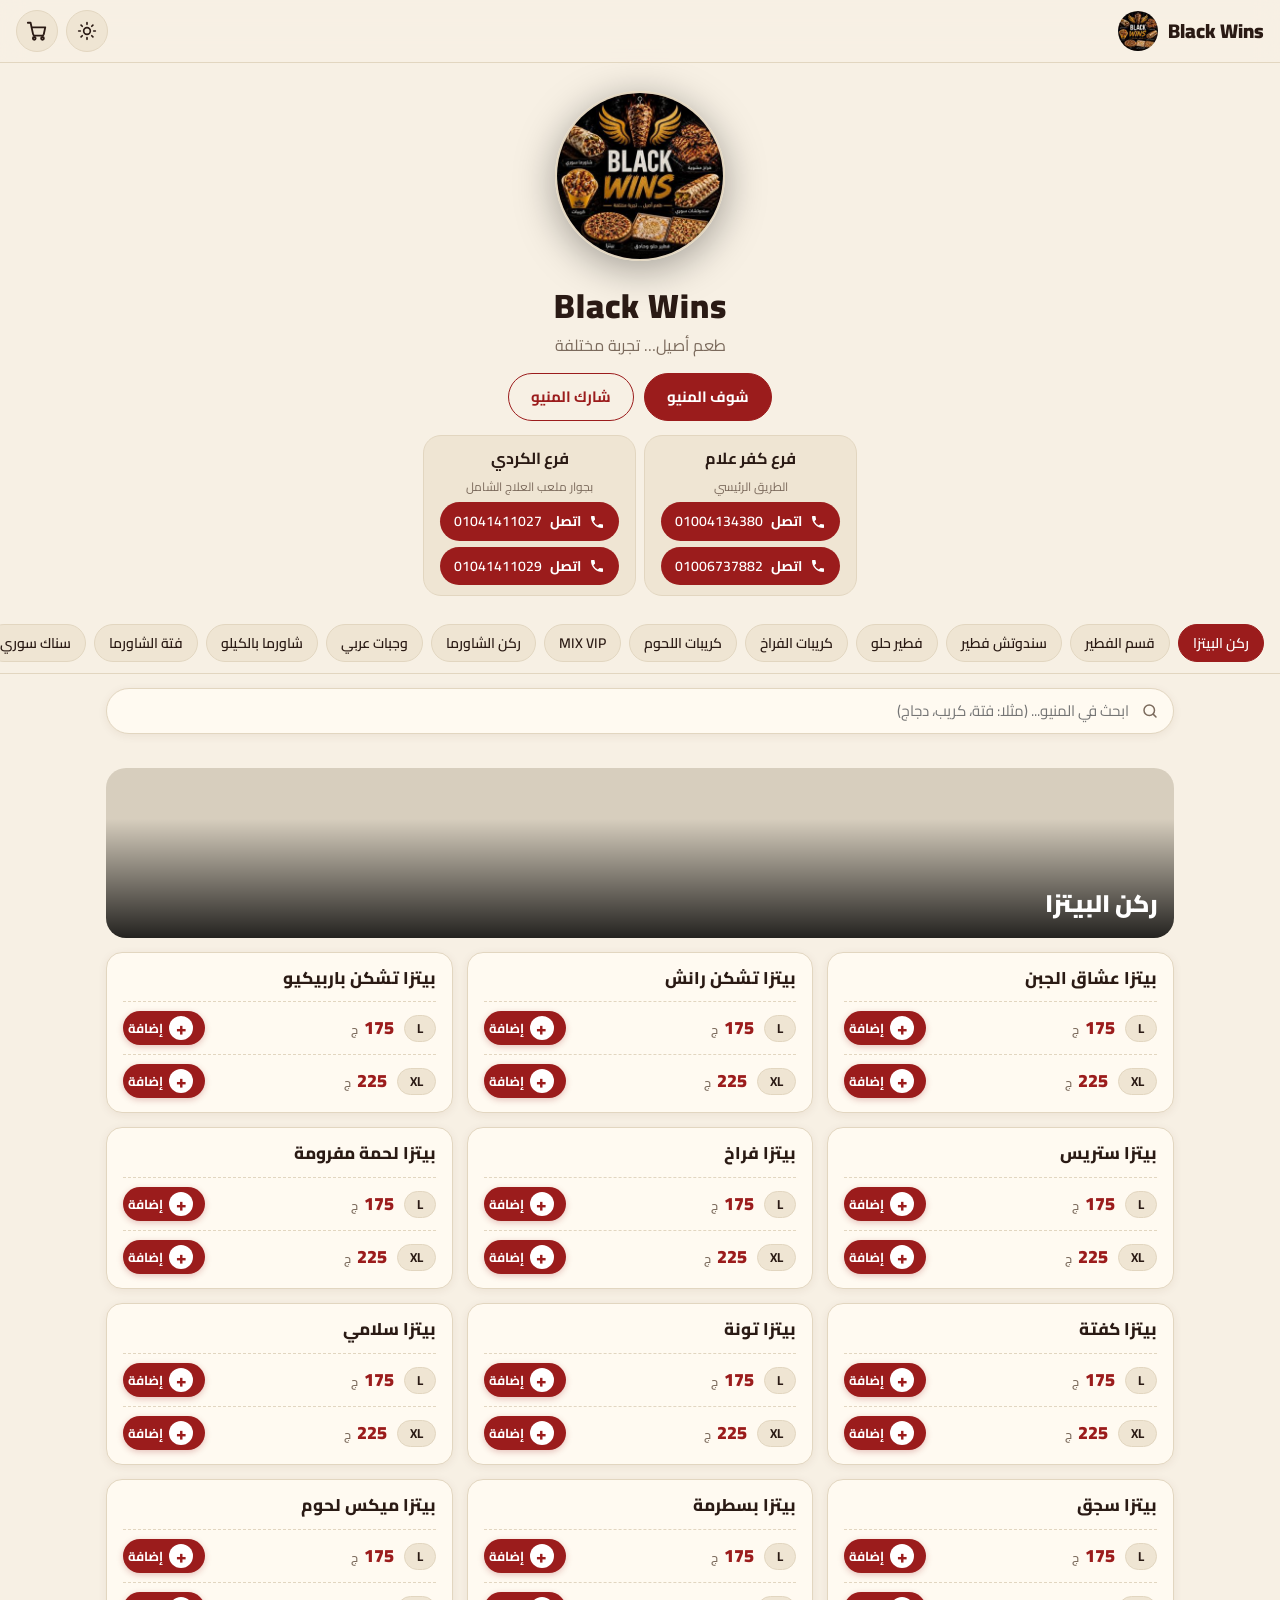
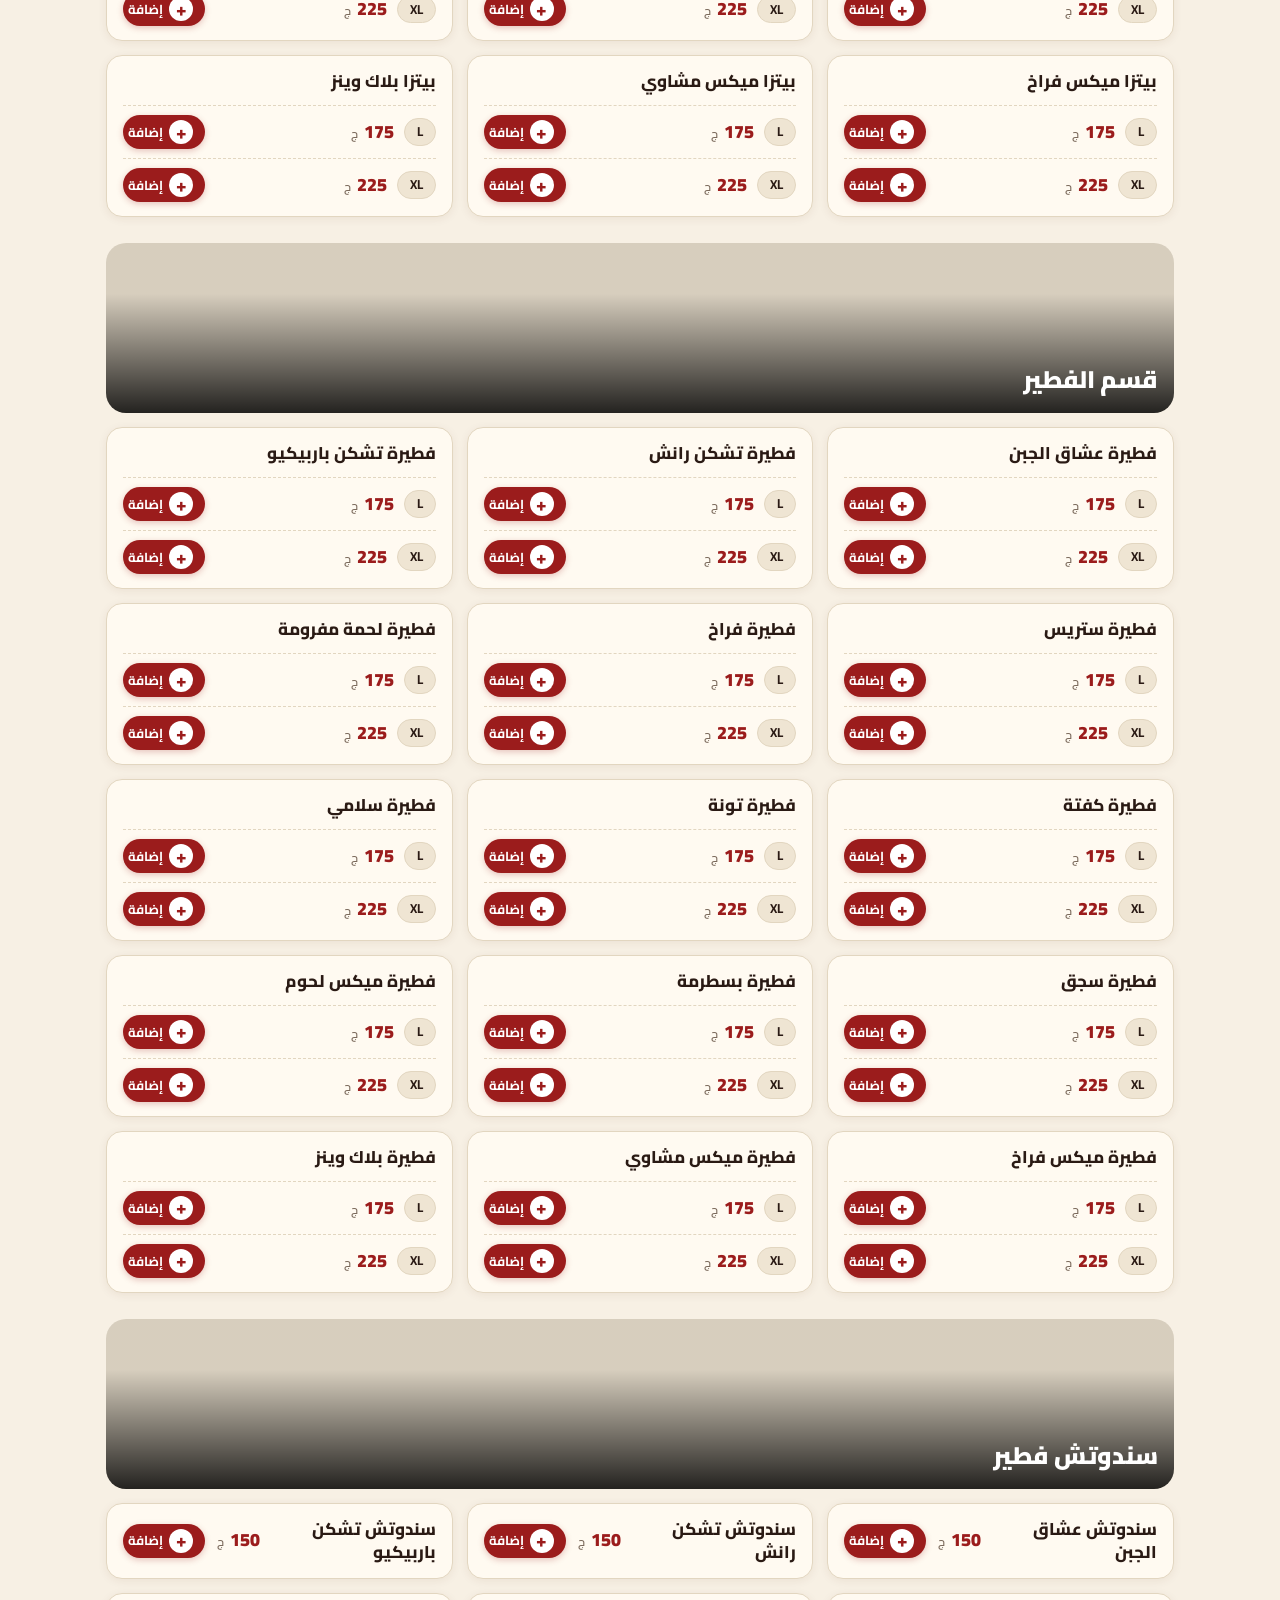
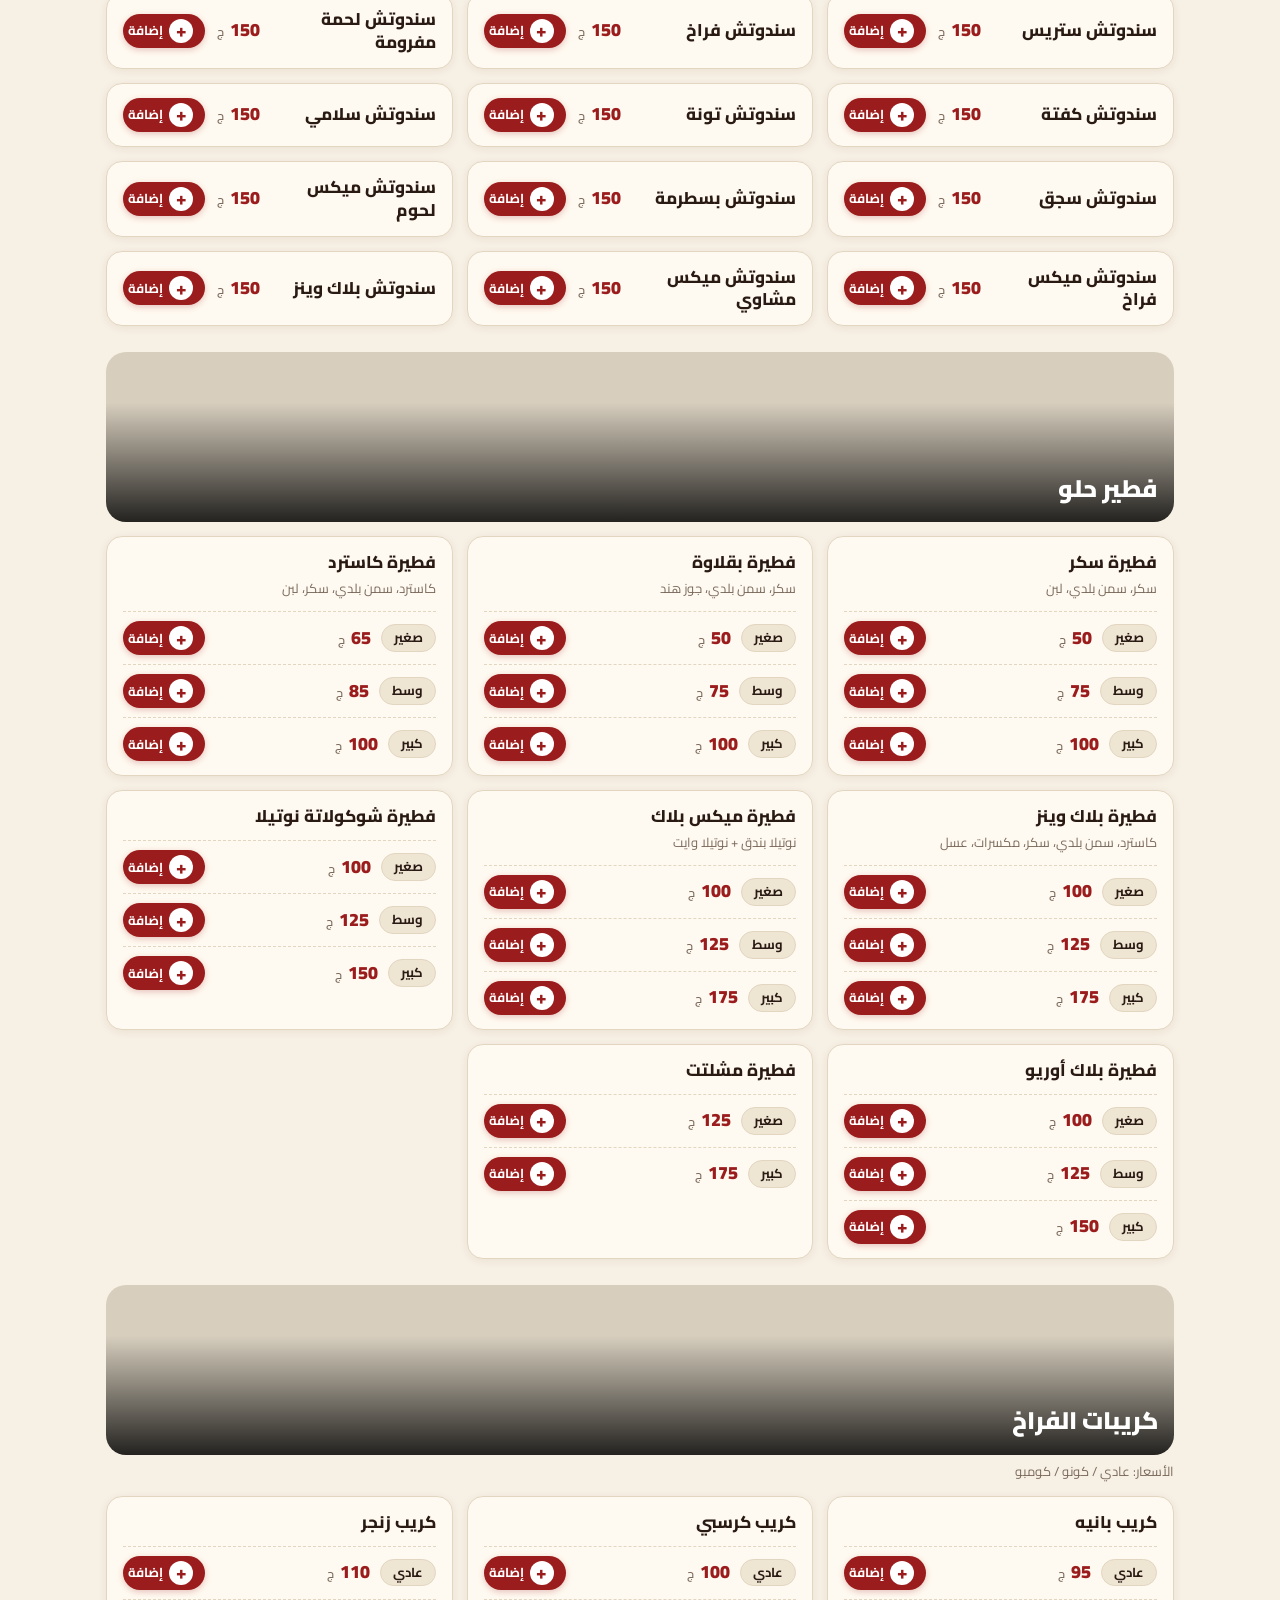
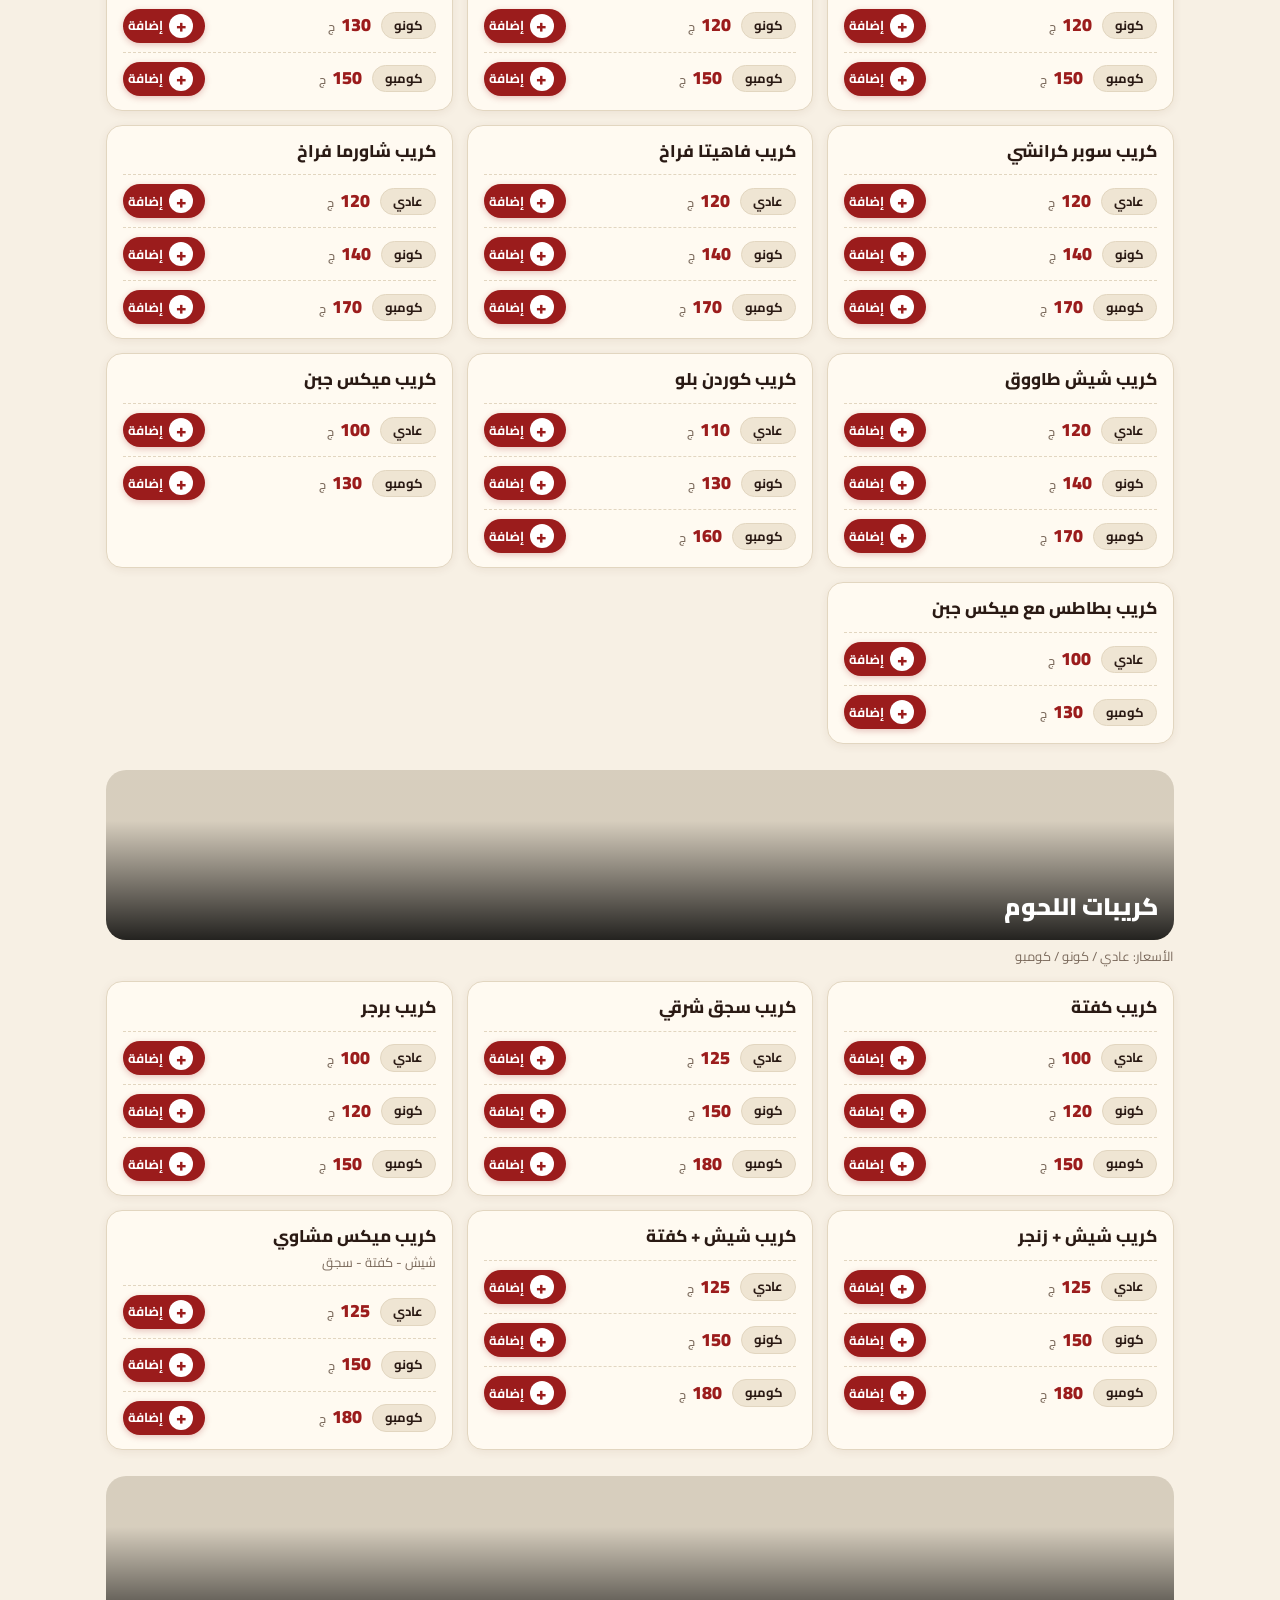
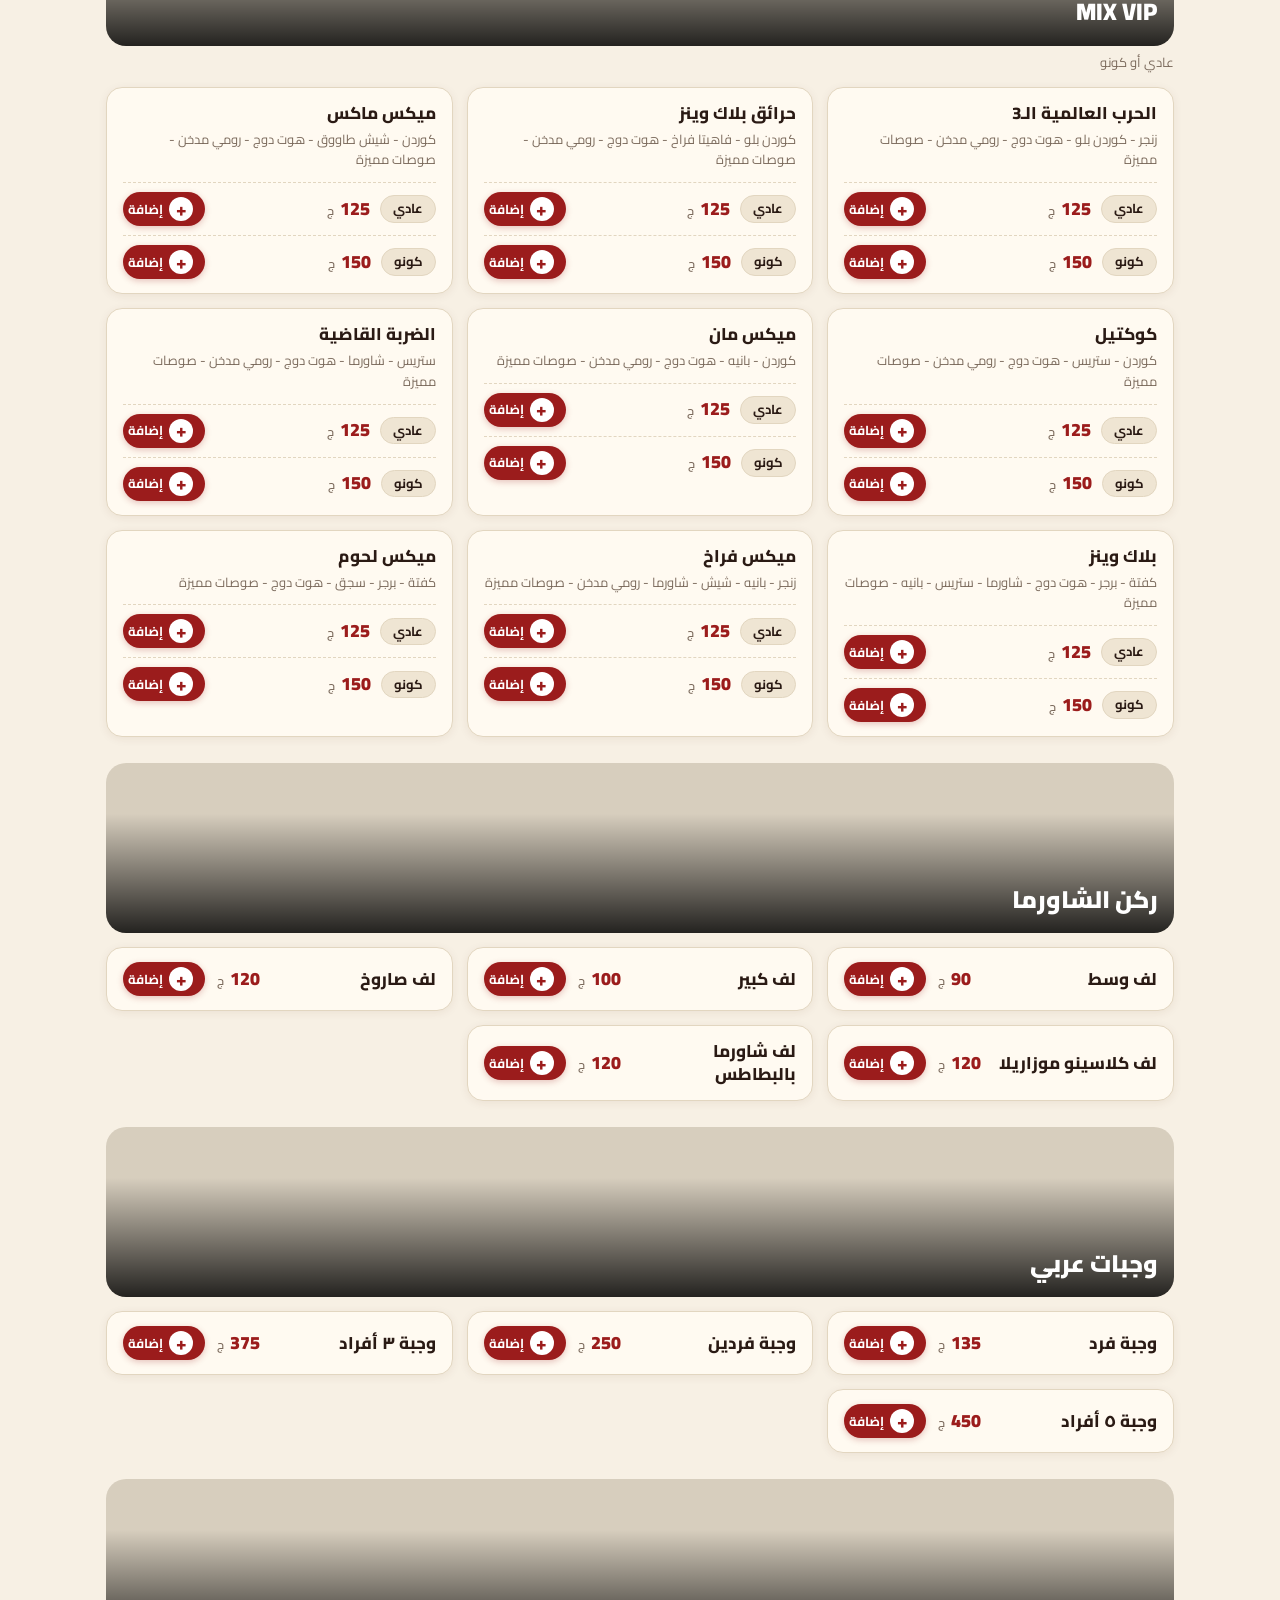
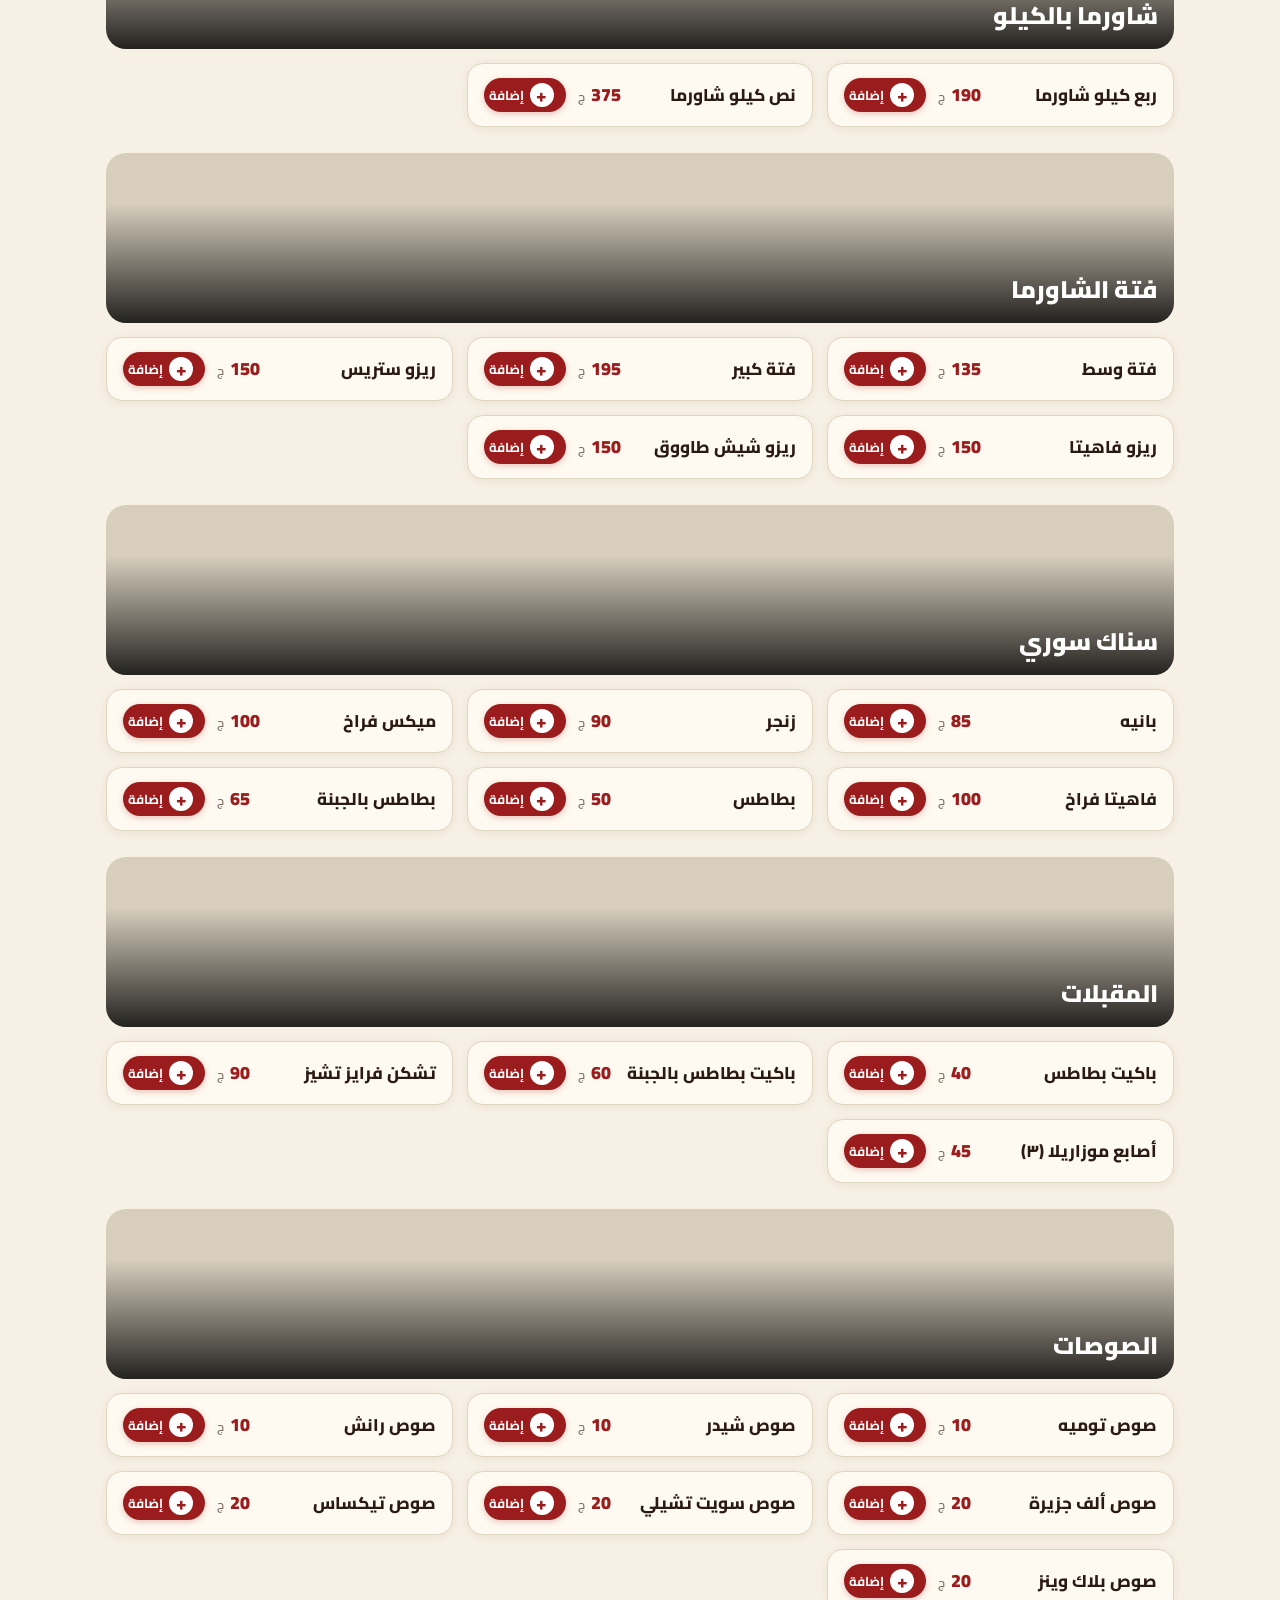
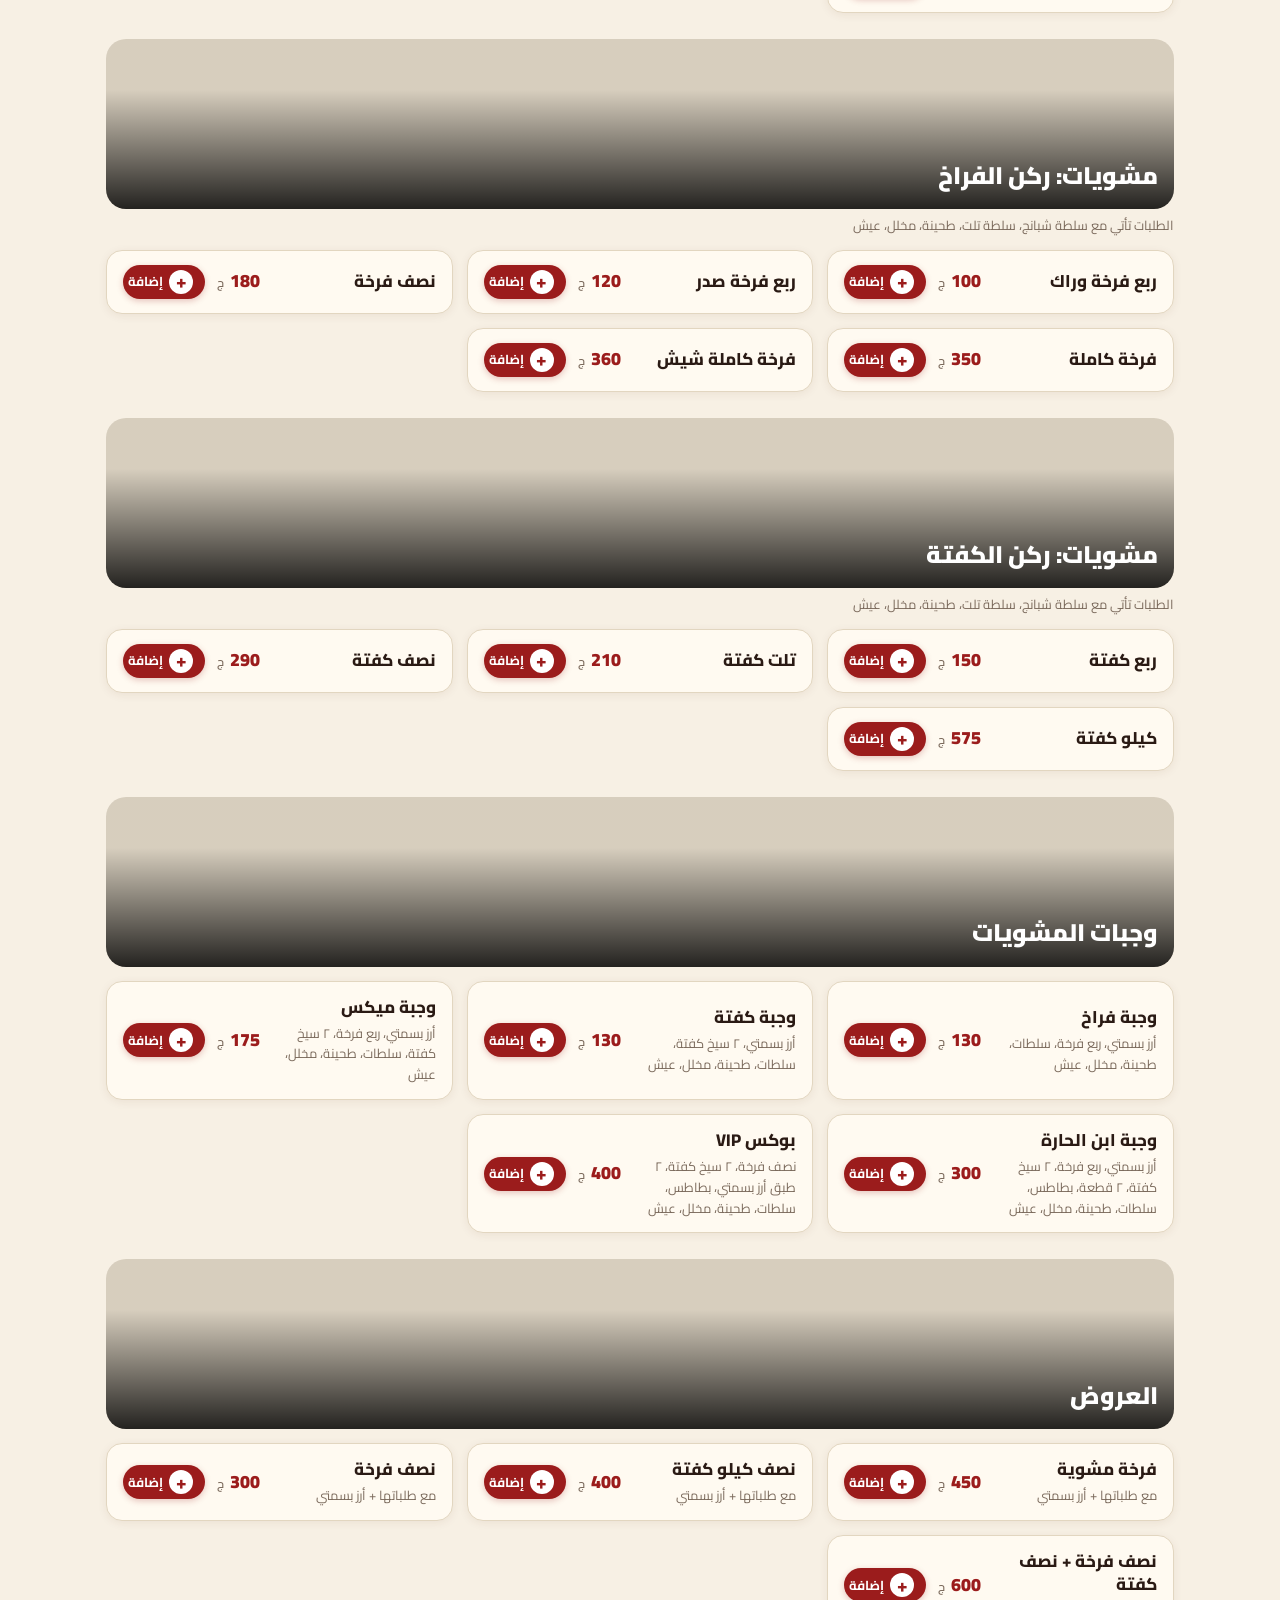
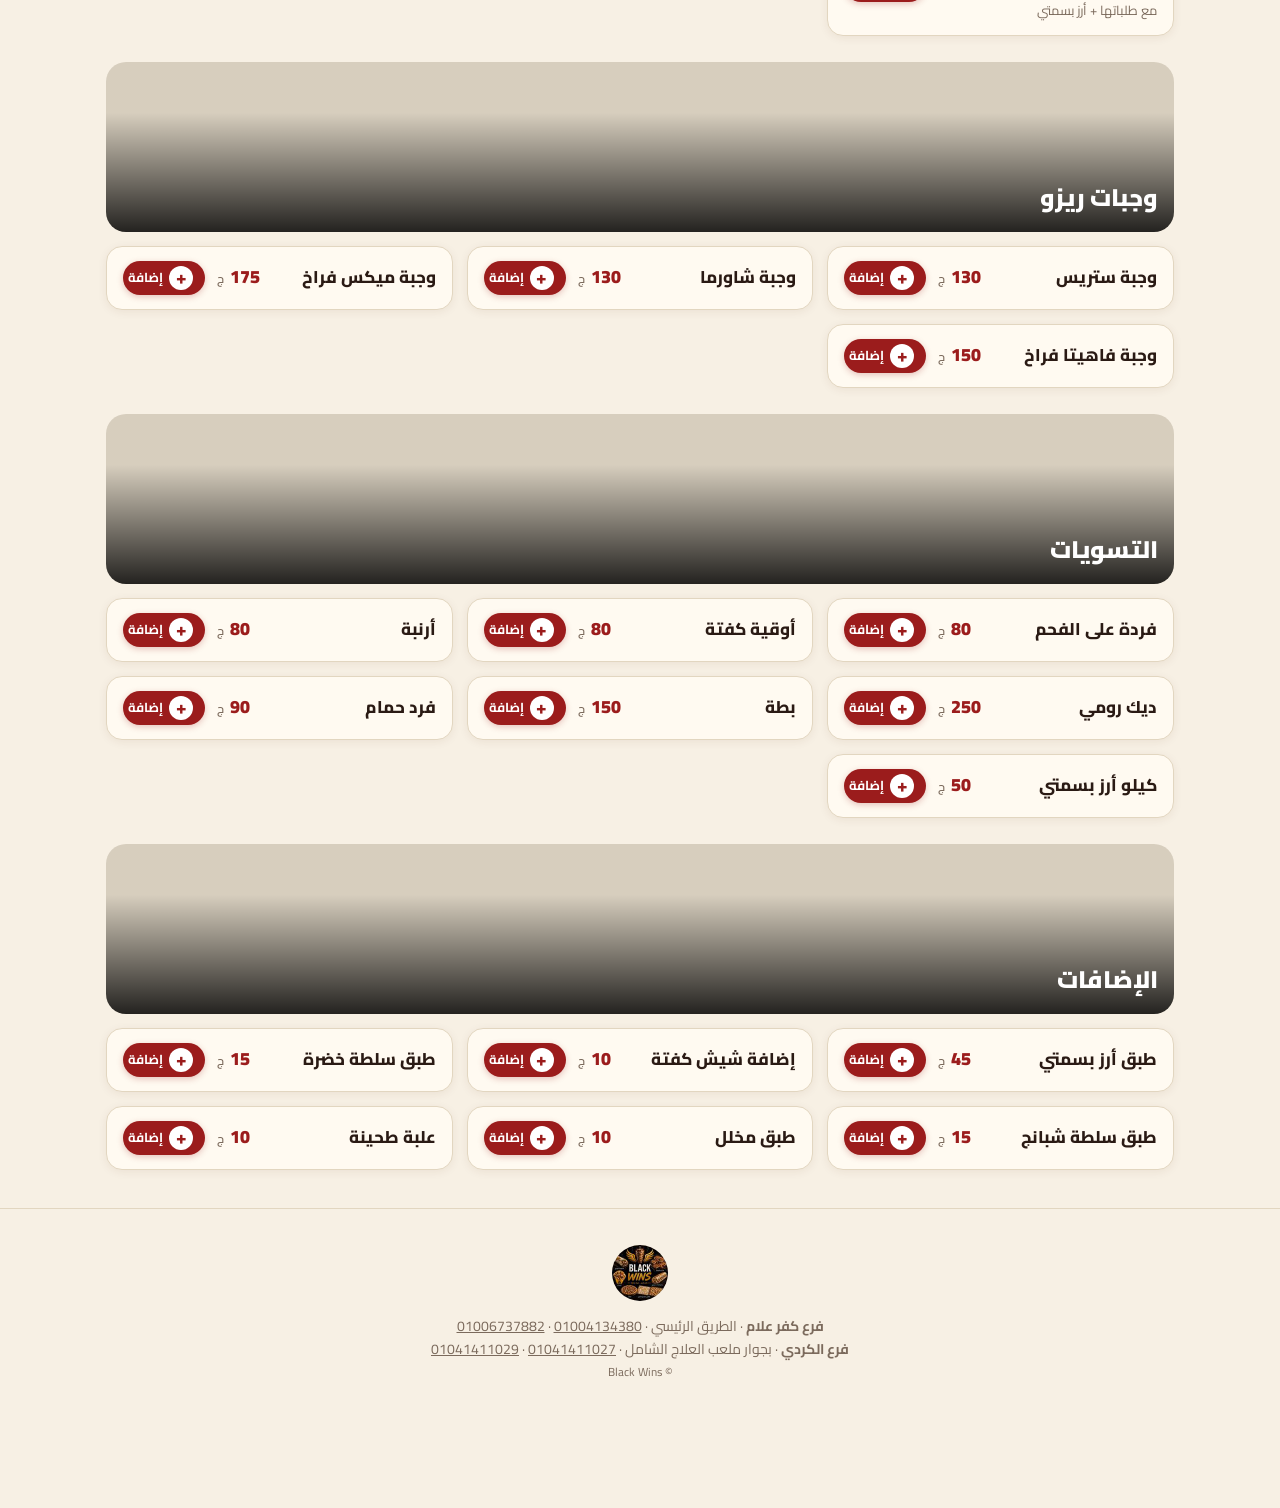
==== index.html @ 7f9f4eb9 "Add cart tools for managing shopping cart Added cart tools section to display cart actions." ====
<!doctype html>
<html lang="ar" dir="rtl" data-theme="light" data-accent="cream">
<head>
<meta charset="utf-8">
<meta name="viewport" content="width=device-width,initial-scale=1,viewport-fit=cover">
<title>Black Wins | منيو المطعم</title>
<meta name="description" content="منيو Black Wins: بيتزا، فطير، كريب، شاورما، مشويات. اطلب أونلاين عبر واتساب.">
<meta property="og:type" content="website">
<meta property="og:title" content="Black Wins | منيو الطلبات أونلاين">
<meta property="og:description" content="بيتزا، فطير، كريب، شاورما، مشويات. اطلب دلوقتي على واتساب.">
<meta property="og:url" content="https://0gemy.github.io/black-wins-menu/">
<meta property="og:image" content="https://images.unsplash.com/photo-1622880833523-7cf1c0bd4296?auto=format&fit=crop&w=1200&h=630&q=70">
<meta name="twitter:card" content="summary_large_image">
<link rel="icon" data-logo="sm" href="data:,">
<script src="logo.js"></script>
<link rel="preconnect" href="https://fonts.googleapis.com">
<link rel="preconnect" href="https://fonts.gstatic.com" crossorigin>
<link href="https://fonts.googleapis.com/css2?family=Cairo:wght@400;600;700;900&display=swap" rel="stylesheet">
<link rel="stylesheet" href="style.css">
</head>
<body>
<div id="preloader" aria-hidden="true">
  <img data-logo="big" alt="" class="pl-logo">
  <div class="pl-name">Black Wins</div>
  <div class="pl-bar"><span></span></div>
</div>

<header class="top">
  <div class="brand"><img data-logo="sm" alt="" width="40" height="40"><span>Black Wins</span></div>
  <div class="top-actions">
    <button id="themeBtn" class="icon-btn" aria-label="تغيير الثيم"><svg viewBox="0 0 24 24" width="20" height="20" fill="none" stroke="currentColor" stroke-width="2" stroke-linecap="round"><circle cx="12" cy="12" r="4"/><path d="M12 2v2M12 20v2M4.9 4.9l1.4 1.4M17.7 17.7l1.4 1.4M2 12h2M20 12h2M4.9 19.1l1.4-1.4M17.7 6.3l1.4-1.4"/></svg></button>
    <button id="cartBtn" class="icon-btn" aria-label="السلة"><svg viewBox="0 0 24 24" width="22" height="22" fill="none" stroke="currentColor" stroke-width="2" stroke-linecap="round" stroke-linejoin="round"><circle cx="9" cy="20" r="1.5"/><circle cx="18" cy="20" r="1.5"/><path d="M2 3h3l2.7 12.4a2 2 0 0 0 2 1.6h7.7a2 2 0 0 0 2-1.5L21 8H6"/></svg><b id="cartBadge" class="badge" hidden>0</b></button>
  </div>
</header>

<section class="hero">
  <img data-logo="big" alt="Black Wins" class="hero-logo">
  <h1>Black Wins</h1>
  <p>طعم أصيل… تجربة مختلفة</p>
  <div class="hero-cta"><a class="btn-main" href="#pizza" id="heroMenu">شوف المنيو</a><button type="button" class="btn-ghost" id="shareBtn">شارك المنيو</button></div>
  <div class="hero-branches">
    <div class="hb"><b>فرع كفر علام</b><small>الطريق الرئيسي</small>
      <div class="calls"><a href="tel:01004134380"><svg viewBox="0 0 24 24" width="16" height="16" fill="currentColor"><path d="M6.6 10.8a15 15 0 0 0 6.6 6.6l2.2-2.2a1 1 0 0 1 1-.25 11 11 0 0 0 3.6.6 1 1 0 0 1 1 1V20a1 1 0 0 1-1 1A17 17 0 0 1 3 4a1 1 0 0 1 1-1h3.5a1 1 0 0 1 1 1c0 1.25.2 2.45.6 3.6a1 1 0 0 1-.25 1z"/></svg>اتصل <span>01004134380</span></a><a href="tel:01006737882"><svg viewBox="0 0 24 24" width="16" height="16" fill="currentColor"><path d="M6.6 10.8a15 15 0 0 0 6.6 6.6l2.2-2.2a1 1 0 0 1 1-.25 11 11 0 0 0 3.6.6 1 1 0 0 1 1 1V20a1 1 0 0 1-1 1A17 17 0 0 1 3 4a1 1 0 0 1 1-1h3.5a1 1 0 0 1 1 1c0 1.25.2 2.45.6 3.6a1 1 0 0 1-.25 1z"/></svg>اتصل <span>01006737882</span></a></div></div>
    <div class="hb"><b>فرع الكردي</b><small>بجوار ملعب العلاج الشامل</small>
      <div class="calls"><a href="tel:01041411027"><svg viewBox="0 0 24 24" width="16" height="16" fill="currentColor"><path d="M6.6 10.8a15 15 0 0 0 6.6 6.6l2.2-2.2a1 1 0 0 1 1-.25 11 11 0 0 0 3.6.6 1 1 0 0 1 1 1V20a1 1 0 0 1-1 1A17 17 0 0 1 3 4a1 1 0 0 1 1-1h3.5a1 1 0 0 1 1 1c0 1.25.2 2.45.6 3.6a1 1 0 0 1-.25 1z"/></svg>اتصل <span>01041411027</span></a><a href="tel:01041411029"><svg viewBox="0 0 24 24" width="16" height="16" fill="currentColor"><path d="M6.6 10.8a15 15 0 0 0 6.6 6.6l2.2-2.2a1 1 0 0 1 1-.25 11 11 0 0 0 3.6.6 1 1 0 0 1 1 1V20a1 1 0 0 1-1 1A17 17 0 0 1 3 4a1 1 0 0 1 1-1h3.5a1 1 0 0 1 1 1c0 1.25.2 2.45.6 3.6a1 1 0 0 1-.25 1z"/></svg>اتصل <span>01041411029</span></a></div></div>
  </div>
</section>

<nav id="catnav" aria-label="الأقسام"><div class="cats" id="cats"></div></nav>

<div class="searchbar"><div class="sbox"><svg viewBox="0 0 24 24" width="18" height="18" fill="none" stroke="currentColor" stroke-width="2" stroke-linecap="round"><circle cx="11" cy="11" r="7"/><path d="M20 20l-3.5-3.5"/></svg><input id="q" type="search" inputmode="search" autocomplete="off" placeholder="ابحث في المنيو... (مثلا: فتة، كريب، دجاج)" aria-label="بحث"><button id="qClear" type="button" aria-label="مسح" hidden>×</button></div></div>
<div id="noRes" class="nores" hidden><b>مفيش نتيجة</b><span>جرّب كلمة تانية أو اختار قسم من الشريط اللي فوق.</span></div>
<main id="menu"></main>

<footer>
  <img data-logo="sm" alt="" width="56" height="56">
  <p><b>فرع كفر علام</b> · الطريق الرئيسي · <a href="tel:01004134380">01004134380</a> · <a href="tel:01006737882">01006737882</a></p>
  <p><b>فرع الكردي</b> · بجوار ملعب العلاج الشامل · <a href="tel:01041411027">01041411027</a> · <a href="tel:01041411029">01041411029</a></p>
  <small>© Black Wins</small>
</footer>

<button id="fab" class="fab" hidden aria-label="فتح السلة">
  <svg viewBox="0 0 24 24" width="22" height="22" fill="none" stroke="currentColor" stroke-width="2" stroke-linecap="round" stroke-linejoin="round"><circle cx="9" cy="20" r="1.5"/><circle cx="18" cy="20" r="1.5"/><path d="M2 3h3l2.7 12.4a2 2 0 0 0 2 1.6h7.7a2 2 0 0 0 2-1.5L21 8H6"/></svg>
  <span>عرض السلة</span><b id="fabCount">0</b><em id="fabTotal">0 ج</em>
</button>

<div id="shareModal" class="smodal" hidden><div class="sbox2"><button type="button" id="shareClose" class="icon-btn" aria-label="إغلاق">✕</button>
<h2>شارك المنيو</h2><div class="qr"><svg xmlns="http://www.w3.org/2000/svg" viewBox="0 0 33 33" class="segno"><path fill="#fff" d="M0 0h33v33h-33z"/><path class="qrline" stroke="#7a1018" d="M2 2.5h7m1 0h3m2 0h2m3 0h1m3 0h7m-29 1h1m5 0h1m1 0h2m3 0h1m2 0h2m1 0h1m2 0h1m5 0h1m-29 1h1m1 0h3m1 0h1m1 0h4m1 0h3m3 0h1m2 0h1m1 0h3m1 0h1m-29 1h1m1 0h3m1 0h1m2 0h1m1 0h1m1 0h1m1 0h6m1 0h1m1 0h3m1 0h1m-29 1h1m1 0h3m1 0h1m1 0h2m1 0h1m1 0h2m1 0h1m1 0h2m2 0h1m1 0h3m1 0h1m-29 1h1m5 0h1m2 0h3m1 0h2m7 0h1m5 0h1m-29 1h7m1 0h1m1 0h1m1 0h1m1 0h1m1 0h1m1 0h1m1 0h1m1 0h7m-20 1h3m1 0h2m1 0h1m-17 1h1m2 0h7m1 0h2m1 0h1m1 0h2m3 0h1m2 0h1m1 0h3m-26 1h2m3 0h2m5 0h2m1 0h4m1 0h2m1 0h2m-28 1h2m4 0h1m3 0h1m4 0h2m1 0h1m1 0h3m1 0h1m1 0h1m-27 1h2m1 0h1m3 0h2m3 0h1m1 0h6m1 0h2m2 0h1m2 0h1m-29 1h2m1 0h1m1 0h2m3 0h1m3 0h2m3 0h5m4 0h1m-29 1h1m6 0h6m1 0h5m3 0h7m-28 1h2m1 0h3m4 0h1m2 0h3m2 0h2m2 0h2m1 0h1m1 0h1m-29 1h6m1 0h1m2 0h2m3 0h1m2 0h1m4 0h2m1 0h1m1 0h1m-26 1h1m2 0h2m1 0h4m1 0h1m8 0h1m1 0h1m-26 1h4m1 0h1m1 0h1m4 0h1m2 0h1m1 0h4m3 0h1m1 0h2m-28 1h2m1 0h1m2 0h1m3 0h1m2 0h3m1 0h4m1 0h1m2 0h1m2 0h1m-29 1h2m7 0h2m2 0h2m4 0h8m-27 1h3m1 0h3m1 0h3m1 0h2m2 0h2m2 0h8m-20 1h1m2 0h1m1 0h3m2 0h1m1 0h1m3 0h2m-26 1h7m1 0h2m1 0h1m1 0h1m1 0h2m1 0h3m1 0h1m1 0h2m-26 1h1m5 0h1m1 0h1m1 0h1m1 0h2m1 0h1m1 0h1m1 0h2m3 0h1m3 0h1m-29 1h1m1 0h3m1 0h1m1 0h2m2 0h2m1 0h1m3 0h7m1 0h1m-28 1h1m1 0h3m1 0h1m1 0h2m1 0h1m1 0h9m6 0h1m-29 1h1m1 0h3m1 0h1m2 0h2m3 0h2m1 0h2m2 0h1m1 0h2m1 0h3m-29 1h1m5 0h1m3 0h3m6 0h1m4 0h1m1 0h1m1 0h1m-29 1h7m1 0h3m1 0h1m5 0h3m2 0h3"/></svg></div><p class="qrl">امسح الكود أو ابعت اللينك</p>
<div class="sact"><button type="button" id="copyLink" class="btn-main">نسخ اللينك</button><a id="waShare" class="btn-ghost" target="_blank" rel="noopener" href="https://wa.me/?text=https://0gemy.github.io/black-wins-menu/">مشاركة على واتساب</a></div></div></div>
<div id="confirmModal" class="smodal" hidden><div class="sbox2"><h2>مسح السلة؟</h2><p class="qrl">هتتمسح كل الأصناف من السلة.</p><div class="sact"><button type="button" id="confirmYes" class="btn-main">أيوه، امسح</button><button type="button" id="confirmNo" class="btn-ghost">لأ، ارجع</button></div></div></div>
<div id="overlay" hidden></div>
<aside id="drawer" aria-hidden="true">
  <div class="d-head"><h2>سلة المشتريات</h2><button id="closeDrawer" class="icon-btn" aria-label="إغلاق">✕</button></div>
  <div class="d-body">
    <div id="cartEmpty" class="empty">السلة فاضية. اختار من المنيو.</div>
    <div id="cartTools" class="ctools" hidden><span id="cartCount"></span><button type="button" id="clearBtn" class="clear-btn">مسح السلة</button></div>
    <ul id="cartList"></ul>
    <div id="checkout">
      <h3>الفرع</h3>
      <div class="seg" id="branchSeg">
        <label><input type="radio" name="branch" value="kurdi"><span>الكردي<small class="bn">01041411027</small></span></label>
        <label><input type="radio" name="branch" value="kafr"><span>كفر علام<small class="bn">01004134380</small></span></label>
      </div>
      <h3>طريقة الاستلام</h3>
      <div class="seg" id="methodSeg">
        <label><input type="radio" name="method" value="delivery"><span>توصيل</span></label>
        <label><input type="radio" name="method" value="pickup"><span>استلام من الفرع</span></label>
      </div>
      <div class="field"><label for="fName">الاسم</label><input id="fName" autocomplete="name"></div>
      <div class="field" id="fPhoneWrap"><label for="fPhone">رقم الموبايل</label><input id="fPhone" inputmode="tel" autocomplete="tel" placeholder="01xxxxxxxxx"></div>
      <div class="field" id="fAddrWrap"><label for="fAddr">العنوان</label><textarea id="fAddr" rows="2" autocomplete="street-address"></textarea></div>
      <div class="field"><label for="fNotes">ملاحظات (اختياري)</label><textarea id="fNotes" rows="2"></textarea></div>
      <p id="err" class="err" hidden></p>
    </div>
  </div>
  <div class="d-foot">
    <div class="total"><span>الإجمالي</span><b id="total">0 ج</b></div>
    <button id="sendBtn" class="send">إرسال الطلب على واتساب</button>
  </div>
</aside>
<div id="toast" role="status"></div>
<script src="data.js"></script>
<script src="app.js"></script>
</body>
</html>
---- style.css ----
:root{--r:16px;--font:'Cairo',system-ui,-apple-system,'Segoe UI',Tahoma,sans-serif}
[data-theme=dark]{--bg:#0b0b0b;--bg2:#151515;--card:#171717;--line:#2a2a2a;--fg:#f5f5f5;--mut:#9a9a9a}
[data-theme=light]{--bg:#fafafa;--bg2:#f0f0f0;--card:#fff;--line:#e3e3e3;--fg:#111;--mut:#6b6b6b}
/* accent: white/black now. Switch to gold by setting data-accent="gold" on <html> */
[data-accent=white][data-theme=dark]{--ac:#fff;--ac-fg:#000}
[data-accent=white][data-theme=light]{--ac:#000;--ac-fg:#fff}
[data-accent=gold]{--ac:#d4a63a;--ac-fg:#111}
[hidden]{display:none!important}
*{box-sizing:border-box;margin:0;-webkit-tap-highlight-color:transparent}
html{scroll-behavior:auto;scroll-padding-top:122px}
body{font-family:var(--font);background:var(--bg);color:var(--fg);line-height:1.6;transition:background .3s,color .3s;padding-bottom:90px}
button,input,textarea{font:inherit;color:inherit}
button{cursor:pointer;border:0;background:none}
a{color:inherit}
body.lock{overflow:hidden}

#preloader{position:fixed;inset:0;z-index:100;background:#000;color:#fff;display:flex;flex-direction:column;align-items:center;justify-content:center;gap:14px;transition:opacity .5s,visibility .5s}
#preloader.done{opacity:0;visibility:hidden}
.pl-logo{width:120px;height:120px;border-radius:50%;animation:pulse 1.4s ease-in-out infinite}
.pl-name{font-size:30px;font-weight:900;letter-spacing:3px;direction:ltr}
.pl-bar{width:140px;height:3px;background:#333;border-radius:3px;overflow:hidden}
.pl-bar span{display:block;height:100%;width:40%;background:#fff;border-radius:3px;animation:slide 1.1s ease-in-out infinite}
@keyframes pulse{50%{transform:scale(1.07)}}
@keyframes slide{0%{transform:translateX(250%)}100%{transform:translateX(-120%)}}

.top{position:sticky;top:0;z-index:30;display:flex;justify-content:space-between;align-items:center;padding:10px 16px;background:color-mix(in srgb,var(--bg) 88%,transparent);backdrop-filter:blur(12px);border-bottom:1px solid var(--line)}
.brand{display:flex;align-items:center;gap:10px;font-weight:900;font-size:20px;direction:ltr}
.brand img{border-radius:50%}
.top-actions{display:flex;gap:8px}
.icon-btn{position:relative;width:42px;height:42px;border-radius:50%;display:grid;place-items:center;background:var(--bg2);border:1px solid var(--line);transition:transform .15s}
.icon-btn:active{transform:scale(.92)}
.badge{position:absolute;top:-4px;inset-inline-start:-4px;min-width:20px;height:20px;border-radius:10px;background:var(--ac);color:var(--ac-fg);font-size:12px;display:grid;place-items:center;padding:0 5px}

.hero{text-align:center;padding:28px 16px 18px;animation:fade .8s both}
.hero-logo{width:150px;height:150px;border-radius:50%;box-shadow:0 8px 40px rgba(0,0,0,.35);border:2px solid var(--line)}
.hero h1{font-size:34px;font-weight:900;margin-top:10px;direction:ltr;letter-spacing:1px}
.hero p{color:var(--mut)}
.hero-branches{display:flex;flex-wrap:wrap;gap:8px;justify-content:center;margin-top:14px}
.hero-branches a{text-decoration:none;font-size:14px;padding:8px 14px;border:1px solid var(--line);border-radius:99px;background:var(--bg2)}

#catnav{position:sticky;top:63px;z-index:20;background:color-mix(in srgb,var(--bg) 92%,transparent);backdrop-filter:blur(12px);border-bottom:1px solid var(--line)}
.cats{display:flex;gap:8px;overflow-x:auto;padding:10px 16px;scrollbar-width:none}
.cats::-webkit-scrollbar{display:none}
.cats a{flex:none;text-decoration:none;padding:7px 14px;border-radius:99px;border:1px solid var(--line);background:var(--bg2);font-size:14px;font-weight:600;white-space:nowrap;transition:.2s}
.cats a.on{background:var(--ac);color:var(--ac-fg);border-color:var(--ac)}

main{max-width:1100px;margin:0 auto;padding:8px 16px}
.sec{padding-top:26px}
.sec h2{font-size:24px;font-weight:900;display:flex;align-items:center;gap:10px}
.sec h2:after{content:"";flex:1;height:1px;background:var(--line)}
.sec .note{color:var(--mut);font-size:13px;margin-top:2px}
.grid{display:grid;grid-template-columns:repeat(auto-fill,minmax(310px,1fr));gap:12px;margin-top:14px}
.card{background:var(--card);border:1px solid var(--line);border-radius:var(--r);padding:14px;opacity:0;transform:translateY(14px);transition:opacity .5s,transform .5s,border-color .2s}
.card.in{opacity:1;transform:none}
.card:hover{border-color:var(--mut)}
.card h3{font-size:16px;font-weight:700}
.card .d{color:var(--mut);font-size:13px;margin-top:2px}
.vars{margin-top:10px;display:flex;flex-direction:column;gap:8px}
.var{display:flex;align-items:center;gap:10px;justify-content:space-between}
.var .lbl{font-size:14px;color:var(--mut);min-width:46px}
.var .pr{font-weight:900;font-size:17px;margin-inline-end:auto}
.var .pr small{font-weight:600;font-size:12px;color:var(--mut)}
.add{background:var(--ac);color:var(--ac-fg);font-weight:700;border-radius:99px;padding:6px 18px;font-size:14px;transition:transform .15s}
.add:active{transform:scale(.93)}
.step{display:flex;align-items:center;gap:2px;background:var(--bg2);border:1px solid var(--line);border-radius:99px;padding:2px}
.step button{width:30px;height:30px;border-radius:50%;font-size:18px;font-weight:700;background:var(--ac);color:var(--ac-fg)}
.step b{min-width:28px;text-align:center}

footer{text-align:center;padding:36px 16px;color:var(--mut);font-size:14px;border-top:1px solid var(--line);margin-top:30px}
footer img{border-radius:50%;margin-bottom:8px}

.fab{position:fixed;z-index:40;bottom:calc(16px + env(safe-area-inset-bottom));inset-inline:16px;max-width:420px;margin-inline:auto;display:flex;align-items:center;gap:10px;justify-content:center;background:var(--ac);color:var(--ac-fg);padding:14px 18px;border-radius:99px;font-weight:700;box-shadow:0 10px 30px rgba(0,0,0,.4);animation:pop .4s cubic-bezier(.2,1.4,.4,1) both}
.fab b{background:var(--ac-fg);color:var(--ac);border-radius:99px;min-width:26px;height:26px;display:grid;place-items:center;font-size:14px;padding:0 6px}
.fab em{font-style:normal;margin-inline-start:auto}
.fab.bump{animation:bump .3s}
@keyframes pop{from{transform:translateY(80px) scale(.8);opacity:0}}
@keyframes bump{50%{transform:scale(1.05)}}
@keyframes fade{from{opacity:0;transform:translateY(10px)}}

#overlay{position:fixed;inset:0;background:rgba(0,0,0,.6);z-index:50;animation:fade .2s}
#drawer{position:fixed;z-index:60;background:var(--bg);display:flex;flex-direction:column;inset-inline:0;bottom:0;max-height:92vh;border-radius:22px 22px 0 0;border:1px solid var(--line);transform:translateY(105%);transition:transform .35s cubic-bezier(.2,.9,.3,1);max-width:520px;margin-inline:auto}
#drawer.open{transform:none}
.d-head{display:flex;justify-content:space-between;align-items:center;padding:14px 18px;border-bottom:1px solid var(--line)}
.d-head h2{font-size:20px;font-weight:900}
.d-body{overflow-y:auto;padding:12px 18px;flex:1}
.empty{text-align:center;color:var(--mut);padding:30px 0}
#cartList{list-style:none;padding:0;display:flex;flex-direction:column;gap:10px}
#cartList li{display:flex;align-items:center;gap:10px;padding-bottom:10px;border-bottom:1px solid var(--line)}
#cartList .nm{flex:1;font-size:15px;font-weight:600}
#cartList .nm small{display:block;color:var(--mut);font-weight:400}
#cartList .lp{font-weight:700;min-width:64px;text-align:end}
#checkout h3{font-size:14px;color:var(--mut);margin:16px 0 8px;font-weight:600}
.seg{display:grid;grid-template-columns:1fr 1fr;gap:8px}
.seg input{position:absolute;opacity:0;pointer-events:none}
.seg span{display:block;text-align:center;padding:10px;border-radius:12px;border:1px solid var(--line);background:var(--bg2);font-weight:600;transition:.2s}
.seg input:checked+span{background:var(--ac);color:var(--ac-fg);border-color:var(--ac)}
.seg input:focus-visible+span{outline:2px solid var(--fg)}
.field{margin-top:12px}
.field label{display:block;font-size:13px;color:var(--mut);margin-bottom:4px}
.field input,.field textarea{width:100%;padding:10px 12px;border-radius:12px;border:1px solid var(--line);background:var(--bg2);resize:none}
.field input:focus,.field textarea:focus{outline:2px solid var(--ac);border-color:transparent}
.err{color:#ff5a5a;font-size:14px;margin-top:10px}
.d-foot{padding:12px 18px calc(14px + env(safe-area-inset-bottom));border-top:1px solid var(--line)}
.total{display:flex;justify-content:space-between;font-size:18px;margin-bottom:10px}
.total b{font-weight:900}
.send{width:100%;padding:14px;border-radius:14px;background:#25d366;color:#04230f;font-weight:900;font-size:16px;transition:transform .15s}
.send:active{transform:scale(.98)}
.send:disabled{opacity:.4}
#toast{position:fixed;top:76px;inset-inline:0;margin:auto;width:max-content;max-width:90%;background:var(--ac);color:var(--ac-fg);padding:8px 16px;border-radius:99px;font-size:14px;font-weight:600;z-index:70;opacity:0;transform:translateY(-10px);transition:.25s;pointer-events:none}
#toast.show{opacity:1;transform:none}
@media(min-width:900px){
 #drawer{inset-inline:auto 0;inset-inline-end:auto;top:0;bottom:0;max-height:none;border-radius:0;width:440px;left:0;right:auto;transform:translateX(-105%);max-width:none}
 #drawer.open{transform:none}
 .hero-logo{width:170px;height:170px}
 html{scroll-padding-top:130px}
}
@media(prefers-reduced-motion:reduce){*{animation:none!important;transition:none!important}.card{opacity:1;transform:none}}
.bn{display:block;font-size:12px;font-weight:400;opacity:.75;direction:ltr;margin-top:2px}
.bad{border-color:#ff5a5a!important;box-shadow:0 0 0 2px rgba(255,90,90,.35)}#branchSeg.bad{border-radius:14px}
.hero-branches .hb{display:flex;flex-direction:column;gap:6px;align-items:center;padding:10px 16px;border:1px solid var(--line);border-radius:18px;background:var(--bg2)}.hero-branches .hb a{border:0;padding:0;background:none;direction:ltr;font-size:15px}

.banner{height:130px;border-radius:20px;background-size:cover;background-position:center;position:relative;overflow:hidden;display:flex;align-items:flex-end;margin-bottom:6px;background-color:var(--bg2)}
.banner:before{content:"";position:absolute;inset:0;background:linear-gradient(to top,rgba(0,0,0,.85),rgba(0,0,0,.1) 70%)}
.banner h2{position:relative;color:#fff;padding:14px 16px;width:100%}
.banner h2:after{display:none}
@media(min-width:700px){.banner{height:170px}}
.card{border-inline-start:3px solid var(--ac)}
/* accent themes */
[data-accent=red][data-theme=dark]{--bg:#121212;--bg2:#1c1c1c;--card:#1b1b1b;--line:#2e2e2e;--ac:#e5322d;--ac-fg:#fff}
[data-accent=orange][data-theme=dark]{--bg:#0d0d0d;--bg2:#171717;--card:#181818;--line:#2c2c2c;--ac:#ff8a1f;--ac-fg:#111}
[data-accent=cream][data-theme=light]{--bg:#f7f0e4;--bg2:#efe5d3;--card:#fffaf1;--line:#e2d6c0;--fg:#2a1a14;--mut:#7b6a5c;--ac:#9b1c1c;--ac-fg:#fff}

/* ---- redesign v2: cream + red ---- */
[data-accent=cream][data-theme=dark]{--bg:#17110f;--bg2:#221a16;--card:#1e1613;--line:#352820;--fg:#f6ecdc;--mut:#ab9a88;--ac:#d9403a;--ac-fg:#fff}
[data-accent=cream][data-theme=light]{--shadow:0 2px 10px rgba(80,40,20,.07)}
[data-accent=cream][data-theme=dark]{--shadow:0 2px 12px rgba(0,0,0,.35)}
.grid{grid-template-columns:1fr;gap:10px}
@media(min-width:760px){.grid{grid-template-columns:repeat(2,1fr);gap:14px}}
@media(min-width:1100px){.grid{grid-template-columns:repeat(3,1fr)}}
.card{border:1px solid var(--line);border-inline-start:1px solid var(--line);border-radius:16px;padding:14px 16px;box-shadow:var(--shadow,none)}
.card:hover{border-color:var(--ac)}
.card .hd{display:flex;flex-direction:column;gap:2px}
.card h3{font-size:17px;font-weight:800;line-height:1.35}
.card .d{font-size:13px}
.card.multi .vars{margin-top:12px;gap:0;border-top:1px dashed var(--line)}
.card.multi .var{padding:9px 0;border-bottom:1px dashed var(--line)}
.card.multi .var:last-child{border-bottom:0;padding-bottom:0}
.var .lbl{order:0;min-width:0;font-size:13px;font-weight:700;color:var(--fg);background:var(--bg2);border:1px solid var(--line);border-radius:99px;padding:3px 12px;line-height:1.5}
.var .pr{order:1;margin-inline-end:auto;font-size:18px;font-weight:900;color:var(--ac)}
.var .pr small{color:var(--mut);margin-inline-start:2px}
.var .ctl{order:2}
.card.single{display:flex;align-items:center;gap:12px;justify-content:space-between}
.card.single .hd{flex:1}
.card.single .vars{margin:0}
.card.single .var{gap:12px}
.add{display:flex;align-items:center;gap:6px;padding:0 14px 0 6px;height:36px;border-radius:99px;font-size:14px;font-weight:700;box-shadow:0 2px 6px rgba(150,30,30,.25)}
.add span{width:26px;height:26px;border-radius:50%;background:var(--ac-fg);color:var(--ac);display:grid;place-items:center;font-size:19px;line-height:1;font-weight:800}
.add i{font-style:normal}
.step{height:36px;padding:3px;background:var(--bg2)}
.step button{width:30px;height:30px}
.step b{min-width:30px;font-size:15px}
.add{padding:0 12px 0 5px;height:34px;font-size:13px}.add span{width:24px;height:24px}
@media(prefers-reduced-motion:no-preference){html{scroll-behavior:auto!important}}

.searchbar{padding:14px 16px 0;max-width:1100px;margin:0 auto}
.sbox{display:flex;align-items:center;gap:10px;background:var(--card);border:1px solid var(--line);border-radius:99px;padding:0 14px;height:46px;box-shadow:var(--shadow,none)}
.sbox:focus-within{border-color:var(--ac)}
.sbox svg{color:var(--mut);flex:none}
.sbox input{flex:1;min-width:0;background:none;border:0;outline:0;color:var(--fg);font:inherit;font-size:15px;height:100%}
.sbox input::-webkit-search-cancel-button{display:none}
#qClear{width:26px;height:26px;border-radius:50%;background:var(--bg2);color:var(--fg);font-size:18px;line-height:1}
.nores{display:flex;flex-direction:column;align-items:center;gap:4px;text-align:center;padding:50px 20px;color:var(--mut)}
.nores b{font-size:18px;color:var(--fg)}
[hidden]{display:none!important}

.hero-cta{display:flex;gap:10px;justify-content:center;margin-top:14px;flex-wrap:wrap}
.btn-main,.btn-ghost{font:inherit;font-weight:700;font-size:15px;padding:11px 22px;border-radius:99px;text-decoration:none;cursor:pointer;border:1.5px solid var(--ac);display:inline-block}
.btn-main{background:var(--ac);color:var(--ac-fg)}.btn-ghost{background:transparent;color:var(--ac)}
.hero-branches .hb small{color:var(--mut);font-size:12px}
.hero-branches .calls{display:flex;flex-direction:column;gap:6px;width:100%}
.hero-branches .calls a{display:flex;justify-content:center;gap:8px;align-items:center;padding:8px 14px;border-radius:99px;background:var(--ac);color:var(--ac-fg);font-weight:700;font-size:14px;direction:rtl}
.hero-branches .calls a span{direction:ltr;font-weight:600}
.smodal{position:fixed;inset:0;z-index:200;background:rgba(0,0,0,.55);display:flex;align-items:center;justify-content:center;padding:16px}
.smodal[hidden]{display:none}
.sbox2{background:var(--bg);color:var(--fg,inherit);border-radius:22px;padding:20px;width:100%;max-width:340px;text-align:center;position:relative}
.sbox2 .icon-btn{position:absolute;top:10px;left:10px}
.sbox2 .qr svg{width:230px;height:230px;border-radius:12px;margin:10px auto;display:block}
.qrl{color:var(--mut);font-size:13px}.sact{display:flex;flex-direction:column;gap:8px;margin-top:12px}
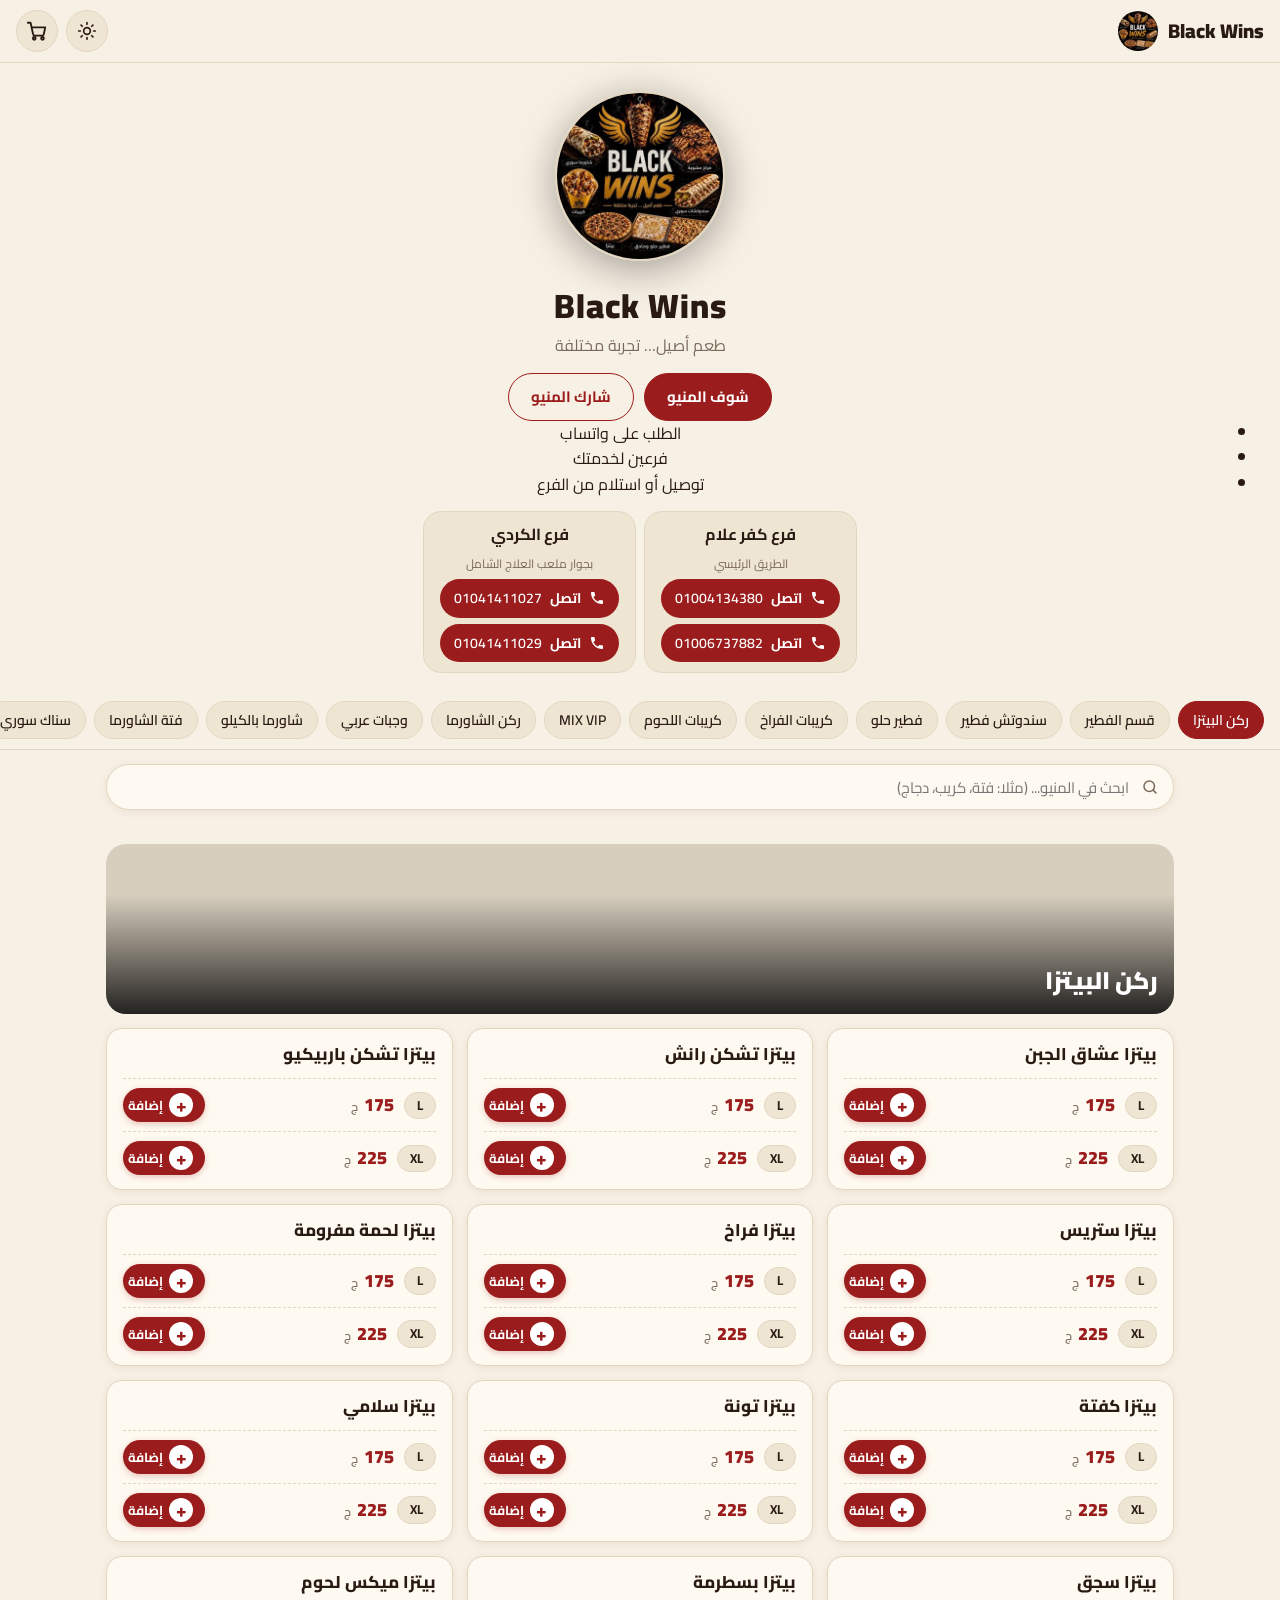
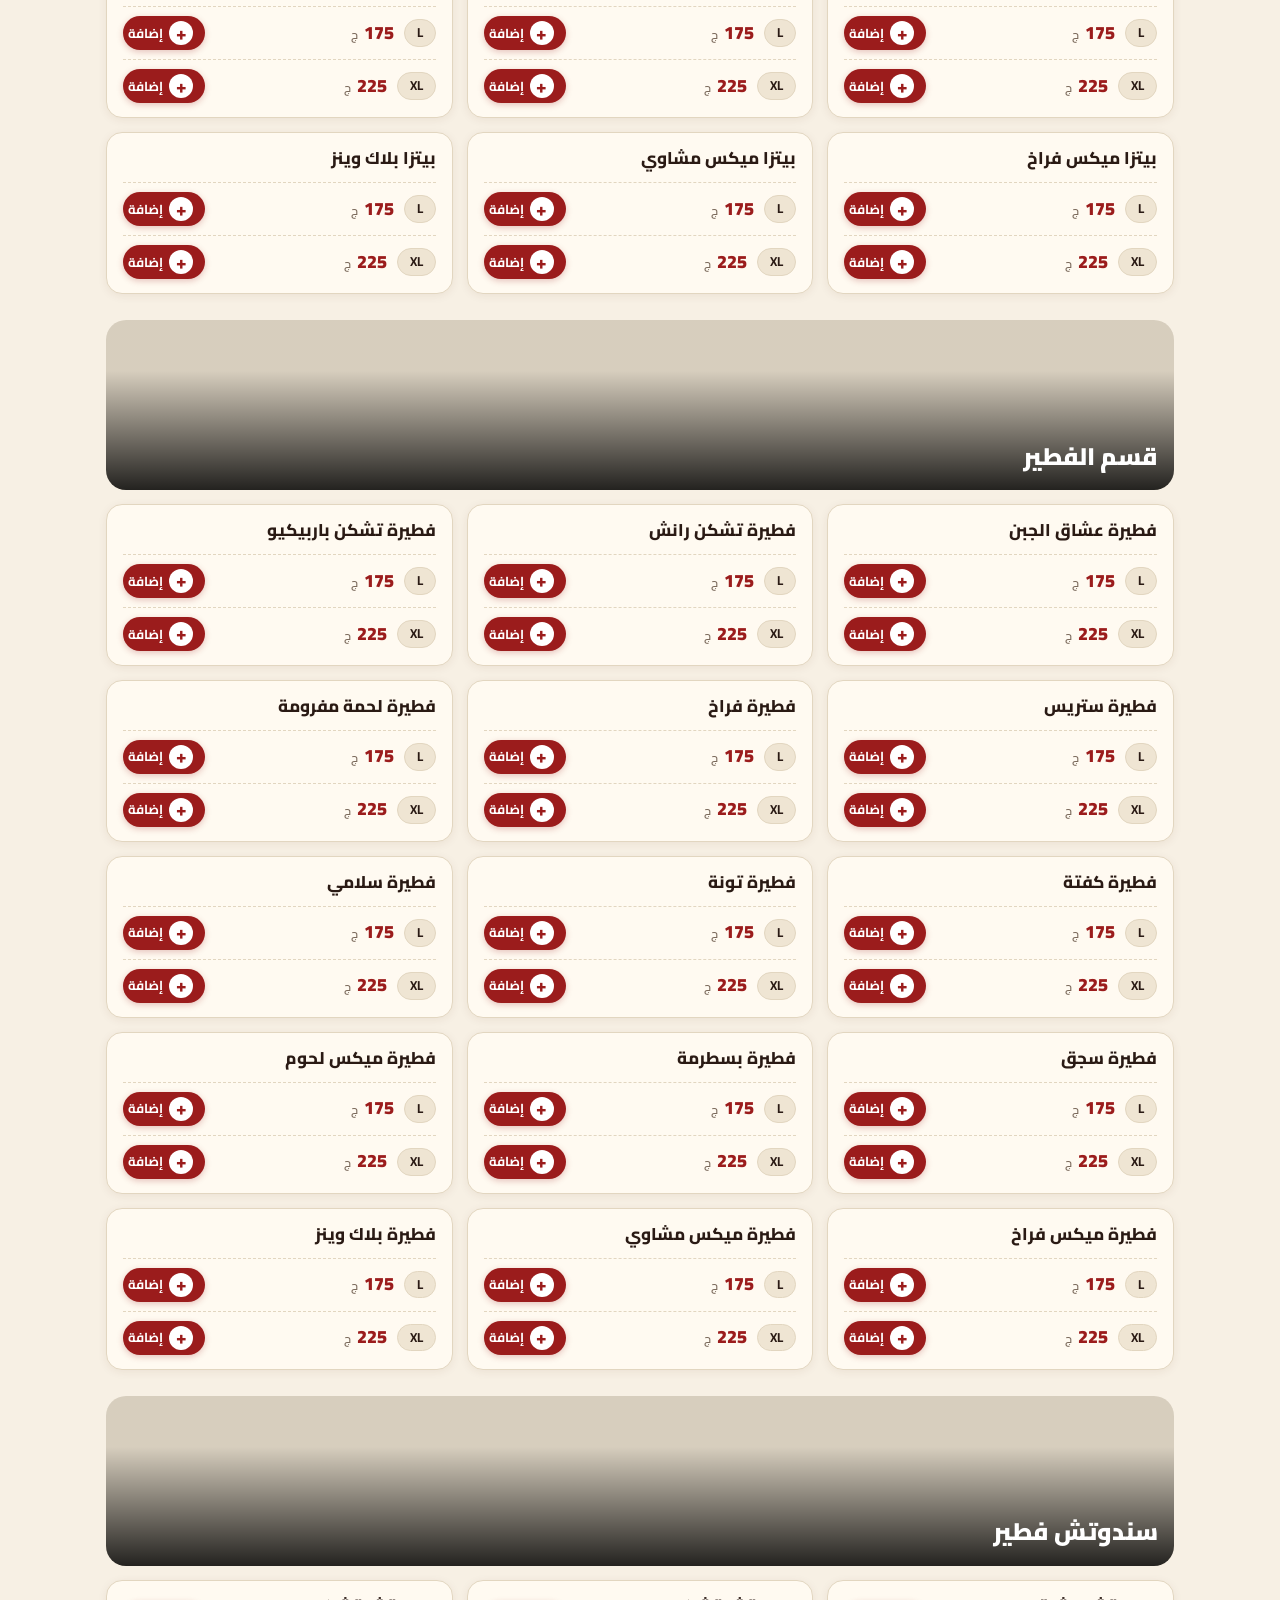
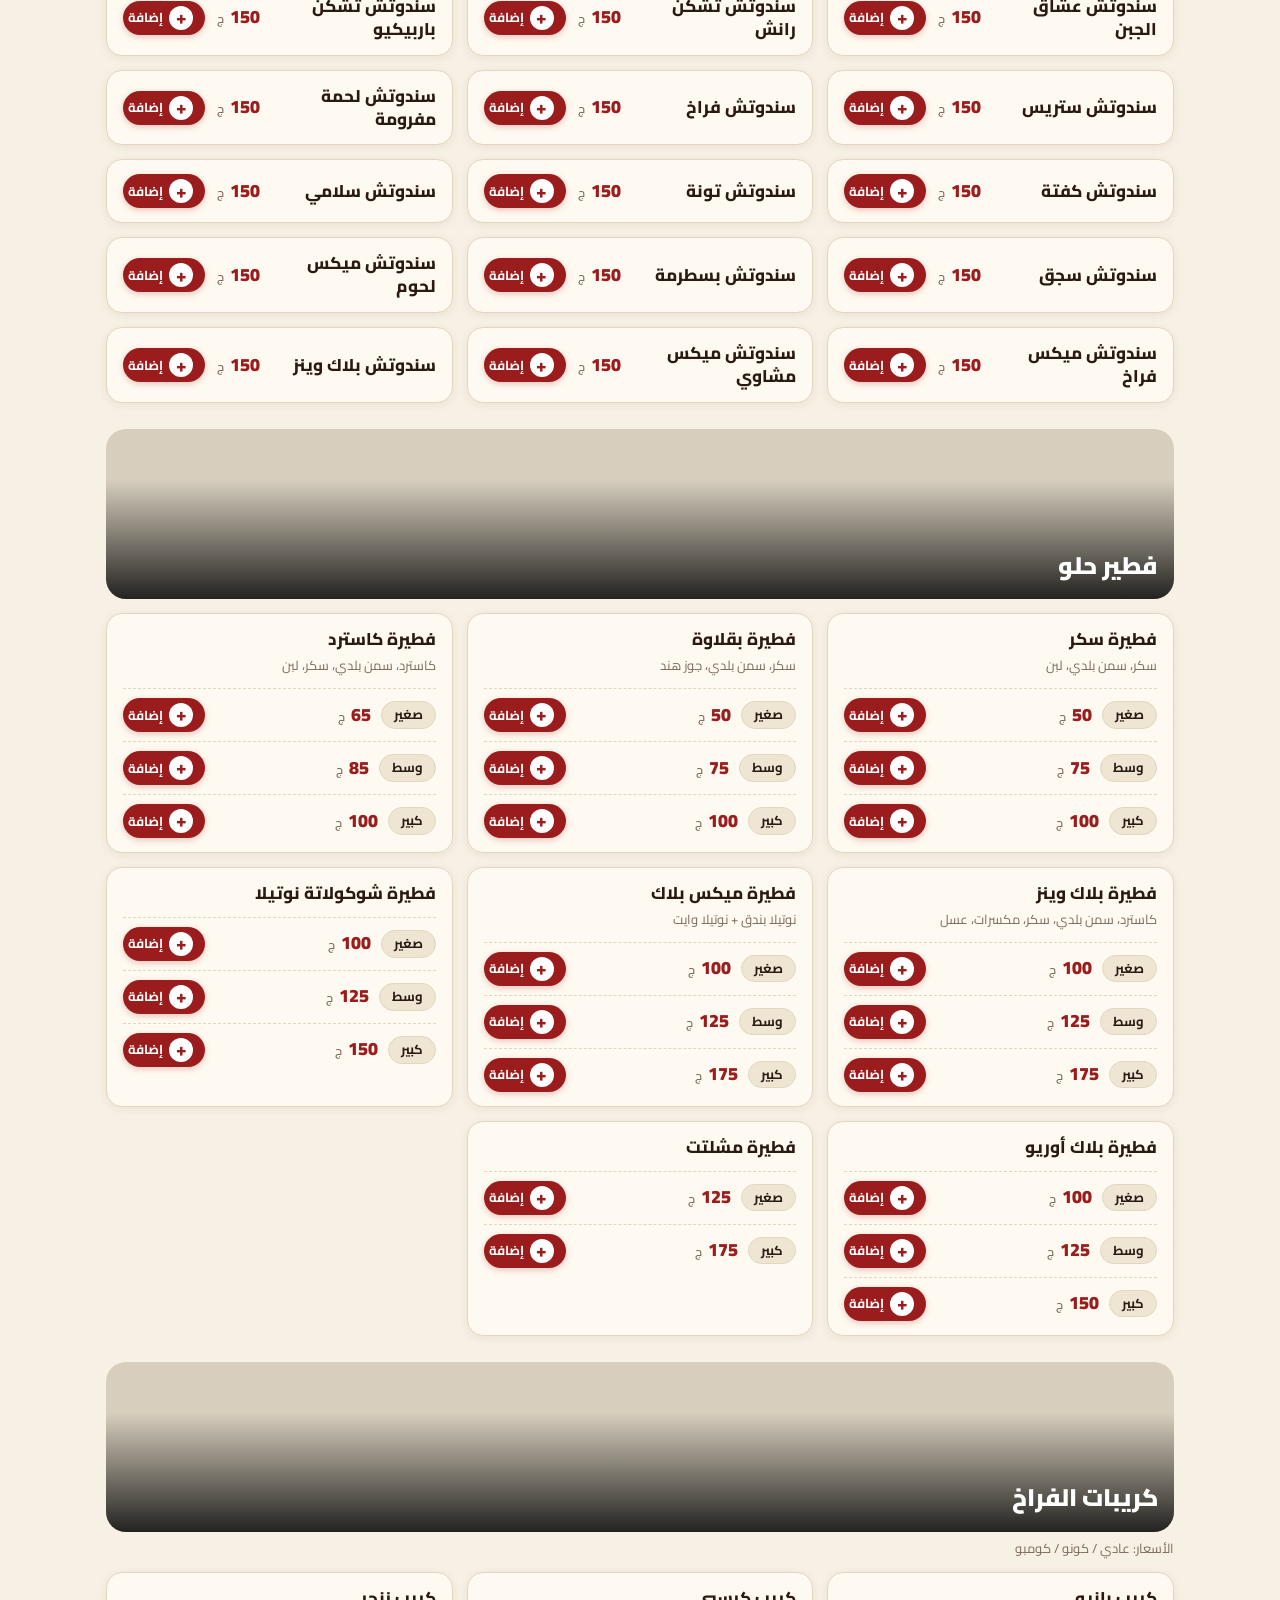
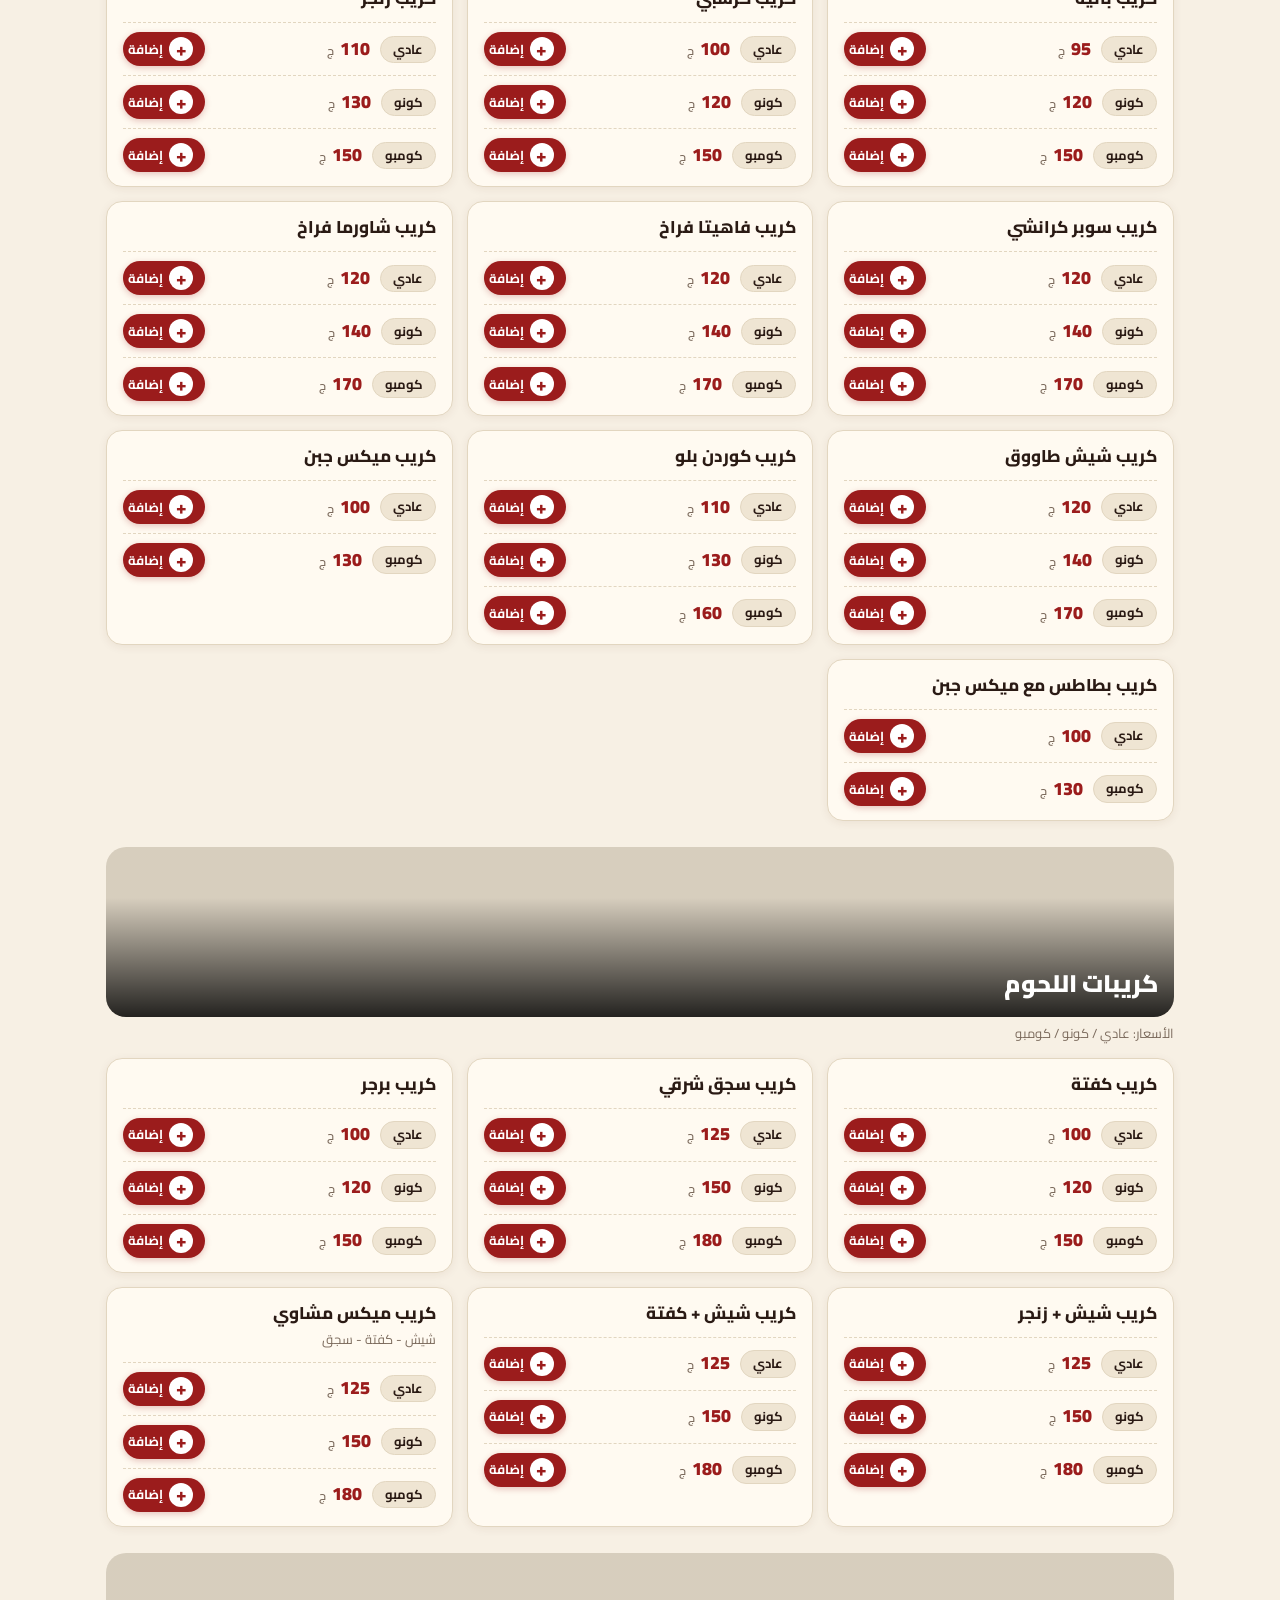
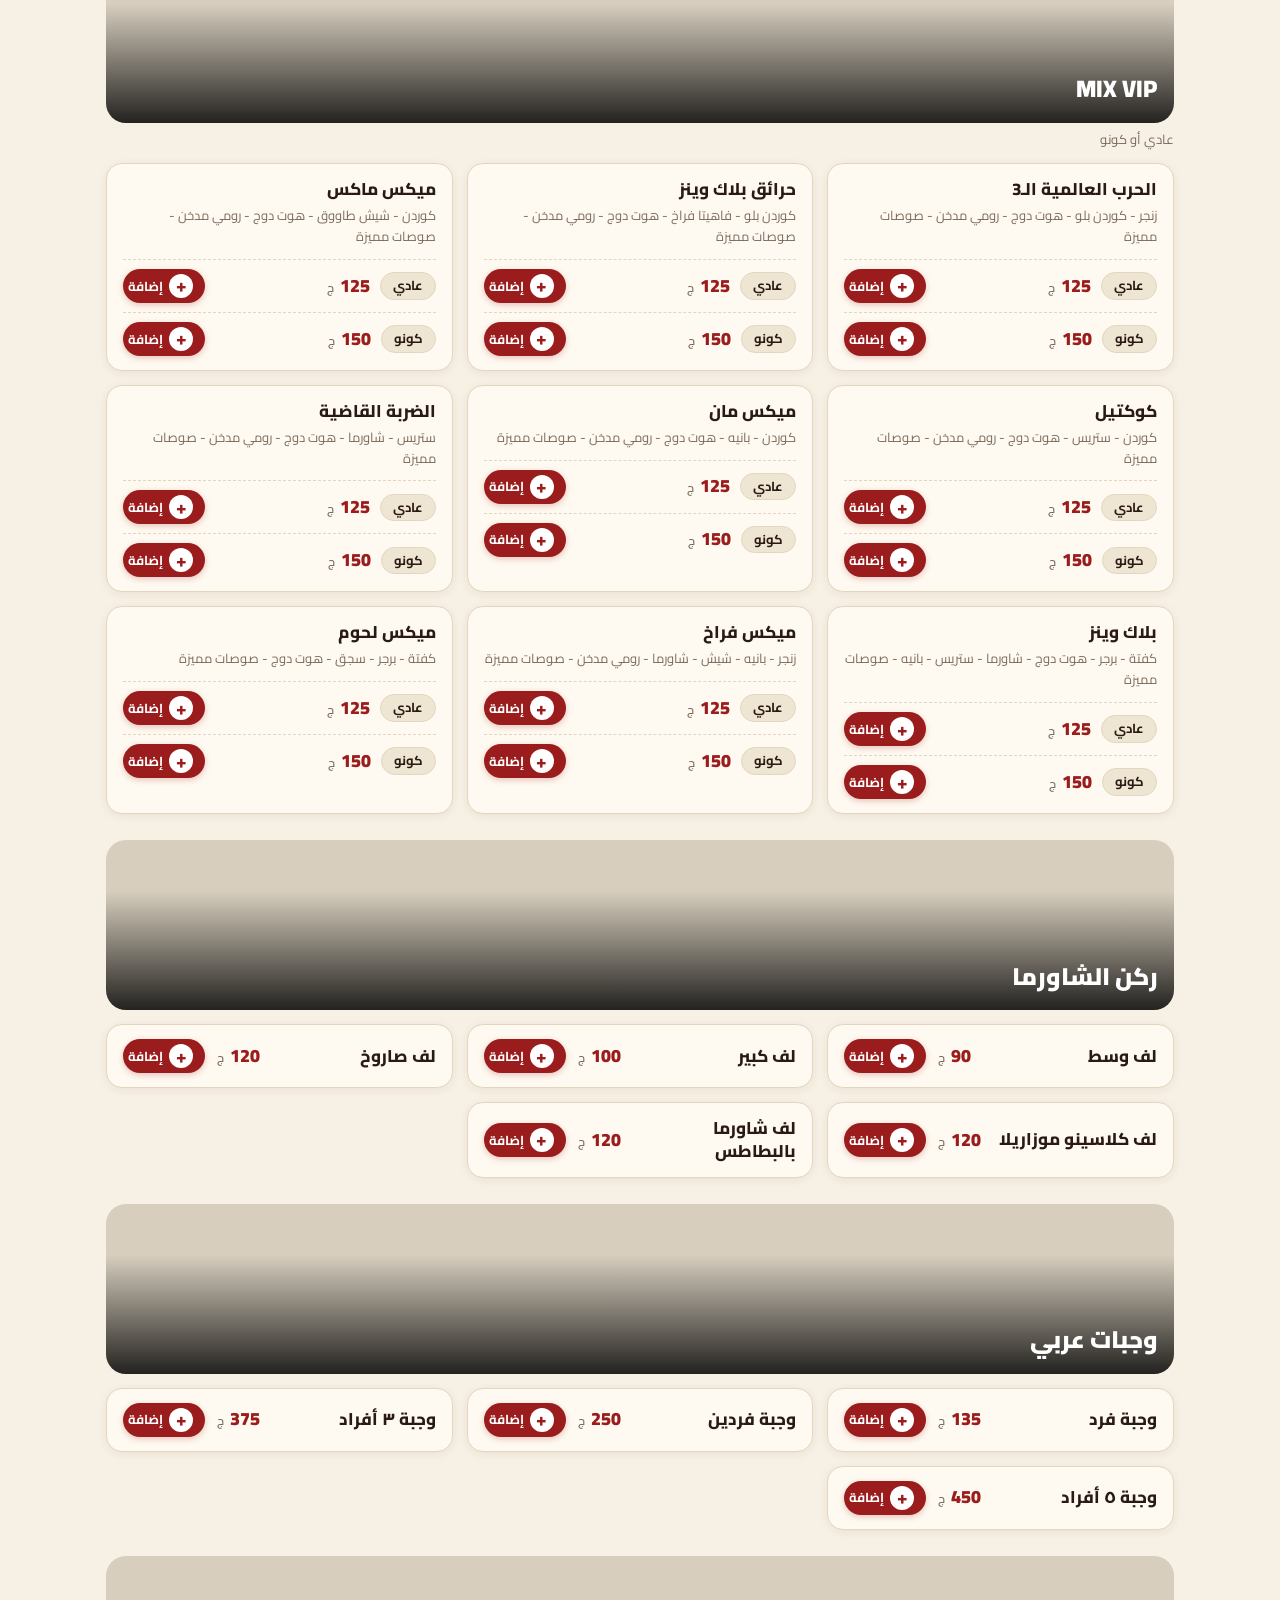
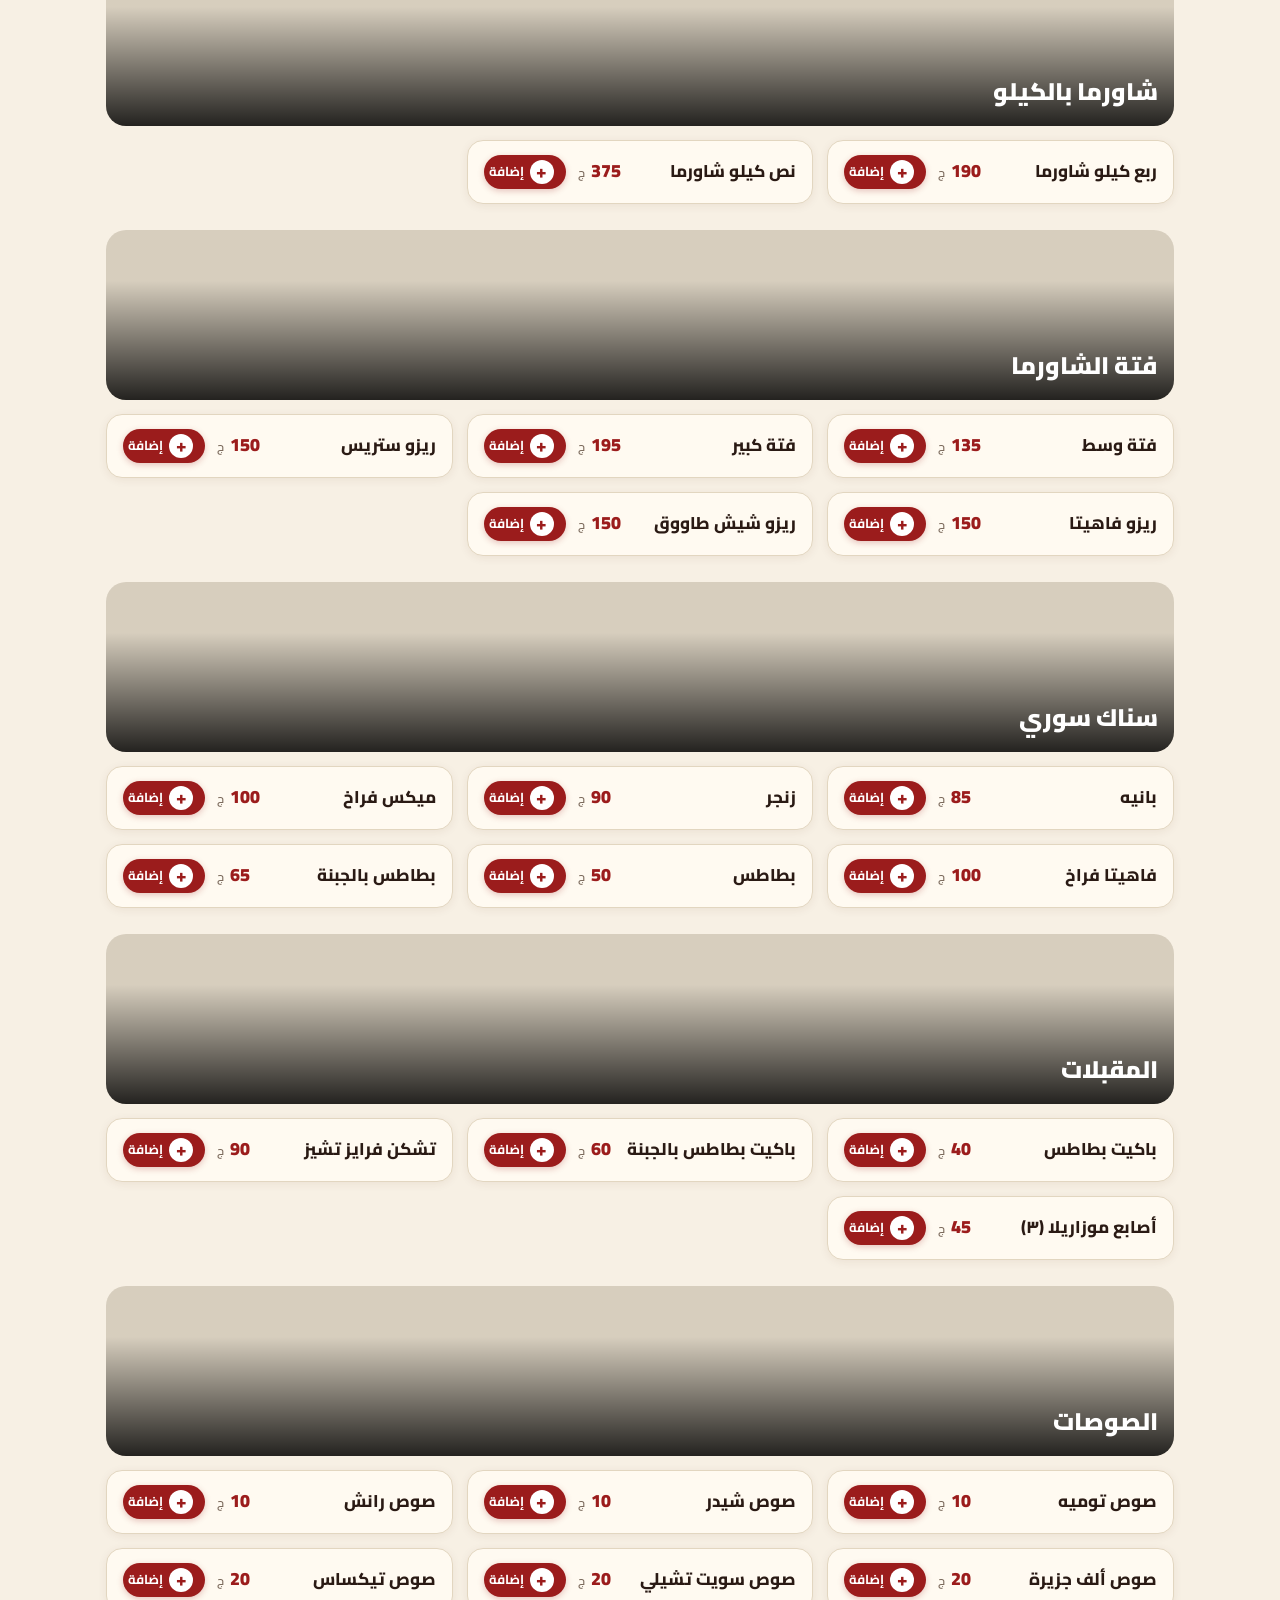
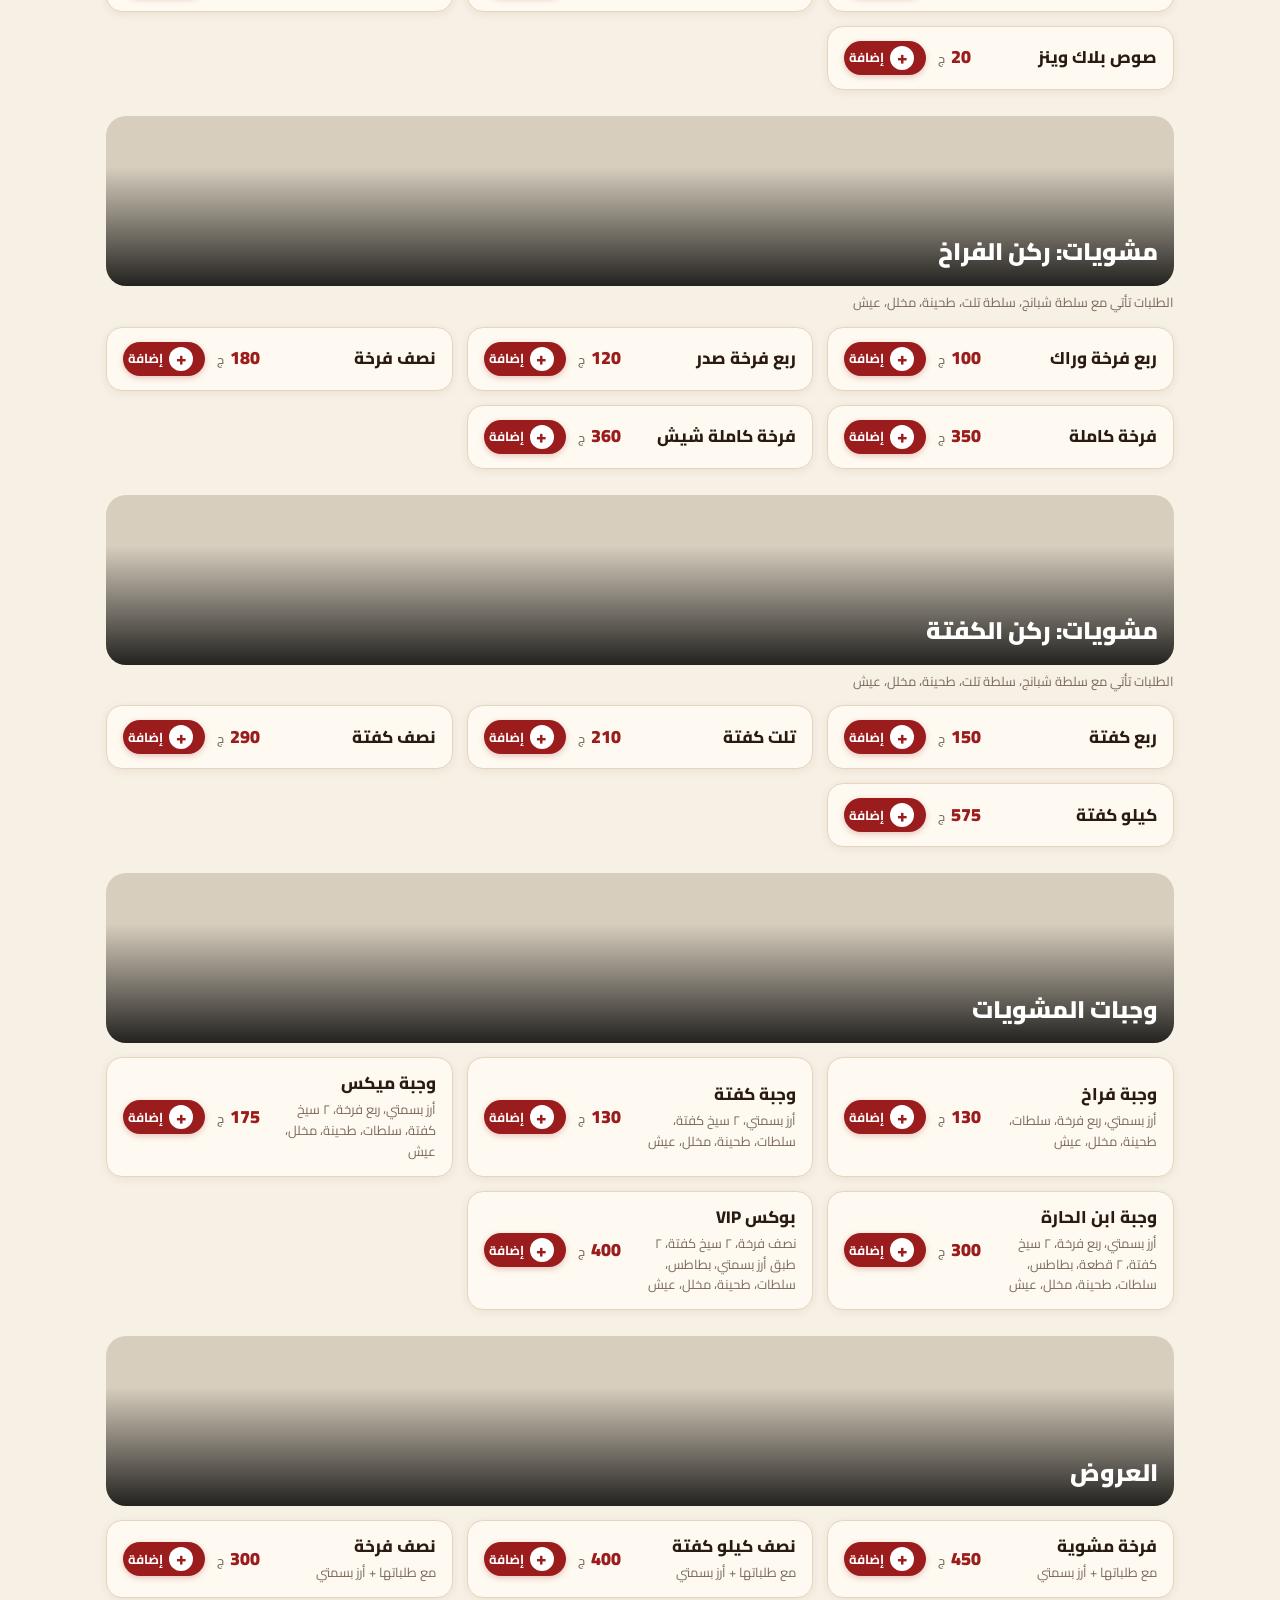
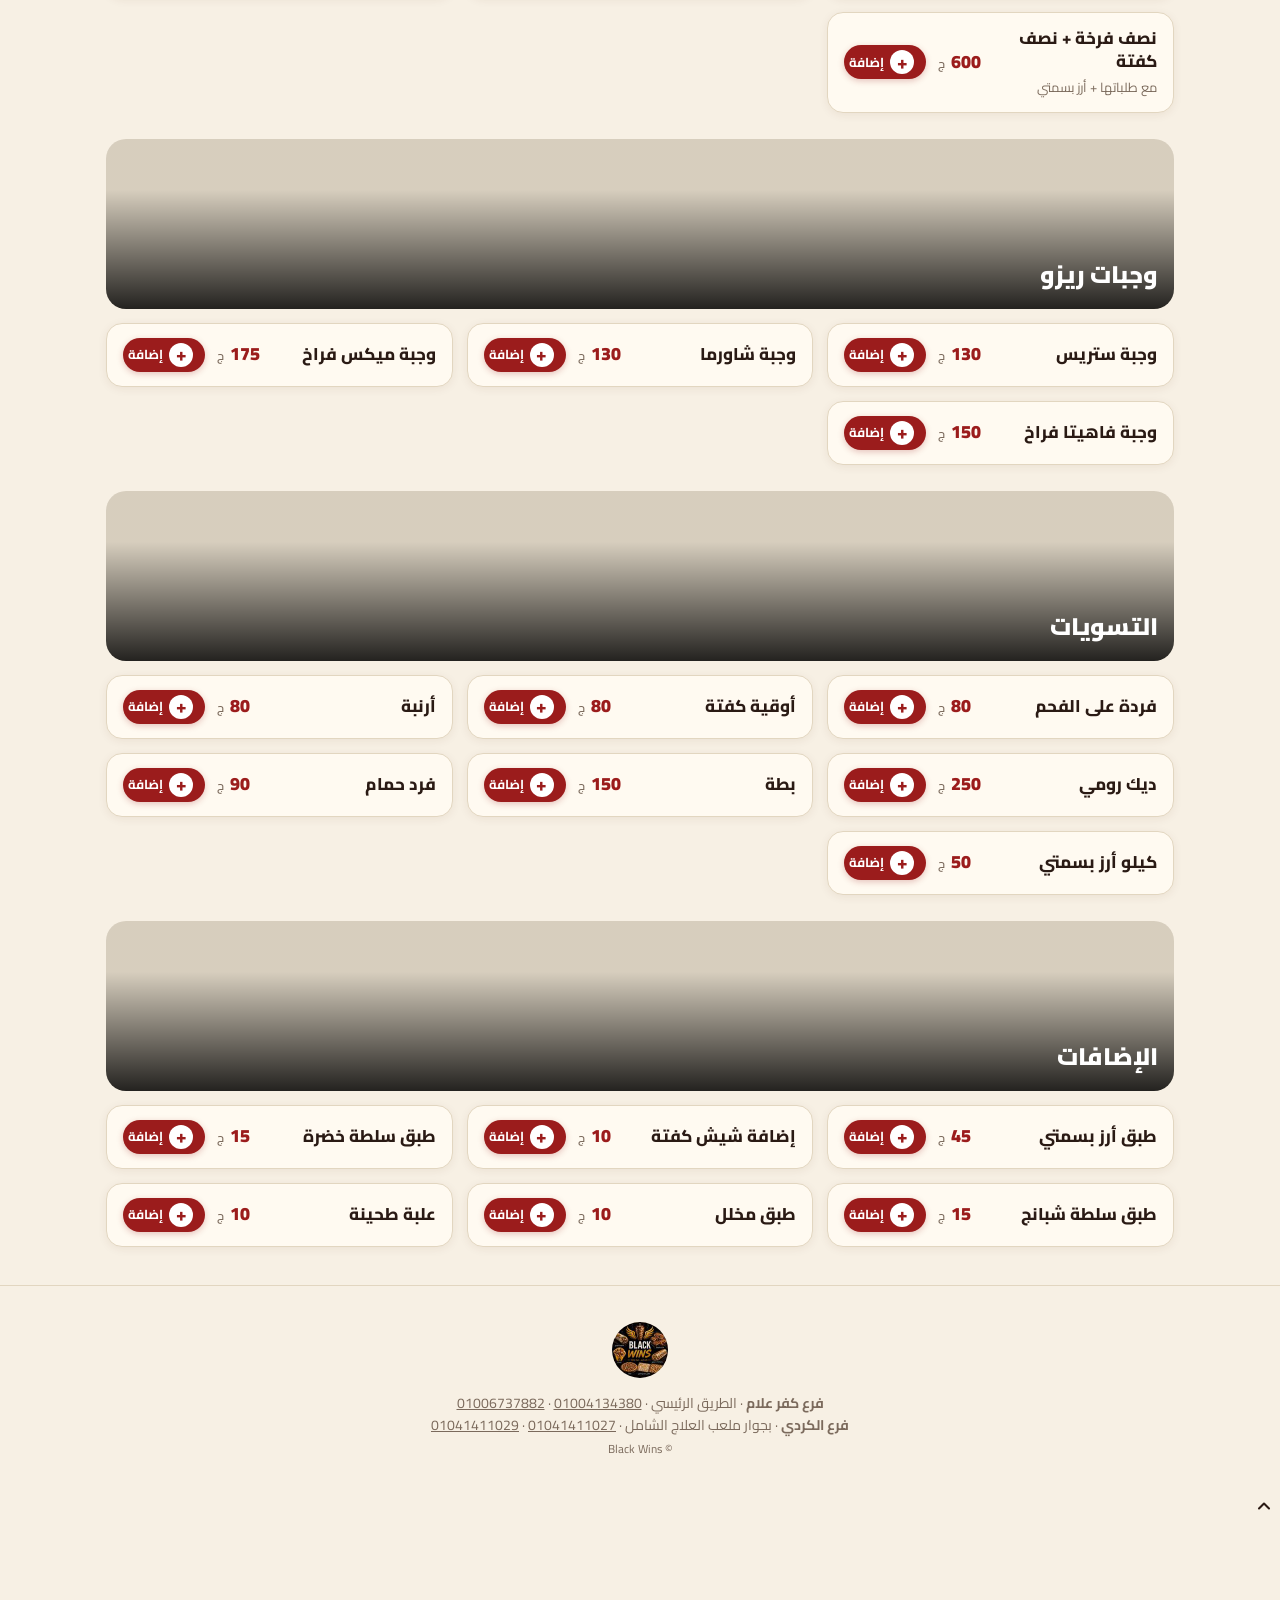
==== commit e7d46971: "Change menu link and add perks section Updated the menu link in the hero section and added a list of" ====
--- a/index.html
+++ b/index.html
@@ -37,7 +37,8 @@
   <img data-logo="big" alt="Black Wins" class="hero-logo">
   <h1>Black Wins</h1>
   <p>طعم أصيل… تجربة مختلفة</p>
-  <div class="hero-cta"><a class="btn-main" href="#pizza" id="heroMenu">شوف المنيو</a><button type="button" class="btn-ghost" id="shareBtn">شارك المنيو</button></div>
+  <div class="hero-cta"><a class="btn-main" href="#grill-chicken" id="heroMenu">شوف المنيو</a><button type="button" class="btn-ghost" id="shareBtn">شارك المنيو</button></div>
+  <ul class="perks"><li>الطلب على واتساب</li><li>فرعين لخدمتك</li><li>توصيل أو استلام من الفرع</li></ul>
   <div class="hero-branches">
     <div class="hb"><b>فرع كفر علام</b><small>الطريق الرئيسي</small>
       <div class="calls"><a href="tel:01004134380"><svg viewBox="0 0 24 24" width="16" height="16" fill="currentColor"><path d="M6.6 10.8a15 15 0 0 0 6.6 6.6l2.2-2.2a1 1 0 0 1 1-.25 11 11 0 0 0 3.6.6 1 1 0 0 1 1 1V20a1 1 0 0 1-1 1A17 17 0 0 1 3 4a1 1 0 0 1 1-1h3.5a1 1 0 0 1 1 1c0 1.25.2 2.45.6 3.6a1 1 0 0 1-.25 1z"/></svg>اتصل <span>01004134380</span></a><a href="tel:01006737882"><svg viewBox="0 0 24 24" width="16" height="16" fill="currentColor"><path d="M6.6 10.8a15 15 0 0 0 6.6 6.6l2.2-2.2a1 1 0 0 1 1-.25 11 11 0 0 0 3.6.6 1 1 0 0 1 1 1V20a1 1 0 0 1-1 1A17 17 0 0 1 3 4a1 1 0 0 1 1-1h3.5a1 1 0 0 1 1 1c0 1.25.2 2.45.6 3.6a1 1 0 0 1-.25 1z"/></svg>اتصل <span>01006737882</span></a></div></div>
@@ -68,6 +69,7 @@
 <h2>شارك المنيو</h2><div class="qr"><svg xmlns="http://www.w3.org/2000/svg" viewBox="0 0 33 33" class="segno"><path fill="#fff" d="M0 0h33v33h-33z"/><path class="qrline" stroke="#7a1018" d="M2 2.5h7m1 0h3m2 0h2m3 0h1m3 0h7m-29 1h1m5 0h1m1 0h2m3 0h1m2 0h2m1 0h1m2 0h1m5 0h1m-29 1h1m1 0h3m1 0h1m1 0h4m1 0h3m3 0h1m2 0h1m1 0h3m1 0h1m-29 1h1m1 0h3m1 0h1m2 0h1m1 0h1m1 0h1m1 0h6m1 0h1m1 0h3m1 0h1m-29 1h1m1 0h3m1 0h1m1 0h2m1 0h1m1 0h2m1 0h1m1 0h2m2 0h1m1 0h3m1 0h1m-29 1h1m5 0h1m2 0h3m1 0h2m7 0h1m5 0h1m-29 1h7m1 0h1m1 0h1m1 0h1m1 0h1m1 0h1m1 0h1m1 0h1m1 0h7m-20 1h3m1 0h2m1 0h1m-17 1h1m2 0h7m1 0h2m1 0h1m1 0h2m3 0h1m2 0h1m1 0h3m-26 1h2m3 0h2m5 0h2m1 0h4m1 0h2m1 0h2m-28 1h2m4 0h1m3 0h1m4 0h2m1 0h1m1 0h3m1 0h1m1 0h1m-27 1h2m1 0h1m3 0h2m3 0h1m1 0h6m1 0h2m2 0h1m2 0h1m-29 1h2m1 0h1m1 0h2m3 0h1m3 0h2m3 0h5m4 0h1m-29 1h1m6 0h6m1 0h5m3 0h7m-28 1h2m1 0h3m4 0h1m2 0h3m2 0h2m2 0h2m1 0h1m1 0h1m-29 1h6m1 0h1m2 0h2m3 0h1m2 0h1m4 0h2m1 0h1m1 0h1m-26 1h1m2 0h2m1 0h4m1 0h1m8 0h1m1 0h1m-26 1h4m1 0h1m1 0h1m4 0h1m2 0h1m1 0h4m3 0h1m1 0h2m-28 1h2m1 0h1m2 0h1m3 0h1m2 0h3m1 0h4m1 0h1m2 0h1m2 0h1m-29 1h2m7 0h2m2 0h2m4 0h8m-27 1h3m1 0h3m1 0h3m1 0h2m2 0h2m2 0h8m-20 1h1m2 0h1m1 0h3m2 0h1m1 0h1m3 0h2m-26 1h7m1 0h2m1 0h1m1 0h1m1 0h2m1 0h3m1 0h1m1 0h2m-26 1h1m5 0h1m1 0h1m1 0h1m1 0h2m1 0h1m1 0h1m1 0h2m3 0h1m3 0h1m-29 1h1m1 0h3m1 0h1m1 0h2m2 0h2m1 0h1m3 0h7m1 0h1m-28 1h1m1 0h3m1 0h1m1 0h2m1 0h1m1 0h9m6 0h1m-29 1h1m1 0h3m1 0h1m2 0h2m3 0h2m1 0h2m2 0h1m1 0h2m1 0h3m-29 1h1m5 0h1m3 0h3m6 0h1m4 0h1m1 0h1m1 0h1m-29 1h7m1 0h3m1 0h1m5 0h3m2 0h3"/></svg></div><p class="qrl">امسح الكود أو ابعت اللينك</p>
 <div class="sact"><button type="button" id="copyLink" class="btn-main">نسخ اللينك</button><a id="waShare" class="btn-ghost" target="_blank" rel="noopener" href="https://wa.me/?text=https://0gemy.github.io/black-wins-menu/">مشاركة على واتساب</a></div></div></div>
 <div id="confirmModal" class="smodal" hidden><div class="sbox2"><h2>مسح السلة؟</h2><p class="qrl">هتتمسح كل الأصناف من السلة.</p><div class="sact"><button type="button" id="confirmYes" class="btn-main">أيوه، امسح</button><button type="button" id="confirmNo" class="btn-ghost">لأ، ارجع</button></div></div></div>
+<button id="toTop" class="totop" type="button" aria-label="لأعلى"><svg viewBox="0 0 24 24" width="20" height="20" fill="none" stroke="currentColor" stroke-width="2.5" stroke-linecap="round" stroke-linejoin="round"><path d="M6 15l6-6 6 6"/></svg></button>
 <div id="overlay" hidden></div>
 <aside id="drawer" aria-hidden="true">
   <div class="d-head"><h2>سلة المشتريات</h2><button id="closeDrawer" class="icon-btn" aria-label="إغلاق">✕</button></div>
--- a/style.css
+++ b/style.css
@@ -186,3 +186,9 @@
 .sbox2 .icon-btn{position:absolute;top:10px;left:10px}
 .sbox2 .qr svg{width:230px;height:230px;border-radius:12px;margin:10px auto;display:block}
 .qrl{color:var(--mut);font-size:13px}.sact{display:flex;flex-direction:column;gap:8px;margin-top:12px}
+
+.ctools{display:flex;justify-content:space-between;align-items:center;margin-bottom:10px;color:var(--mut);font-size:14px}
+.clear-btn{font:inherit;font-size:13px;font-weight:700;color:var(--ac);border:1.5px solid var(--ac);background:transparent;border-radius:99px;padding:6px 14px}
+#cartList .del{width:34px;height:34px;border-radius:50%;display:grid;place-items:center;color:#b3261e;background:rgba(179,38,30,.1);flex:none}
+#cartList li{flex-wrap:wrap}#cartList .lp{min-width:56px}
+#confirmModal{z-index:300}
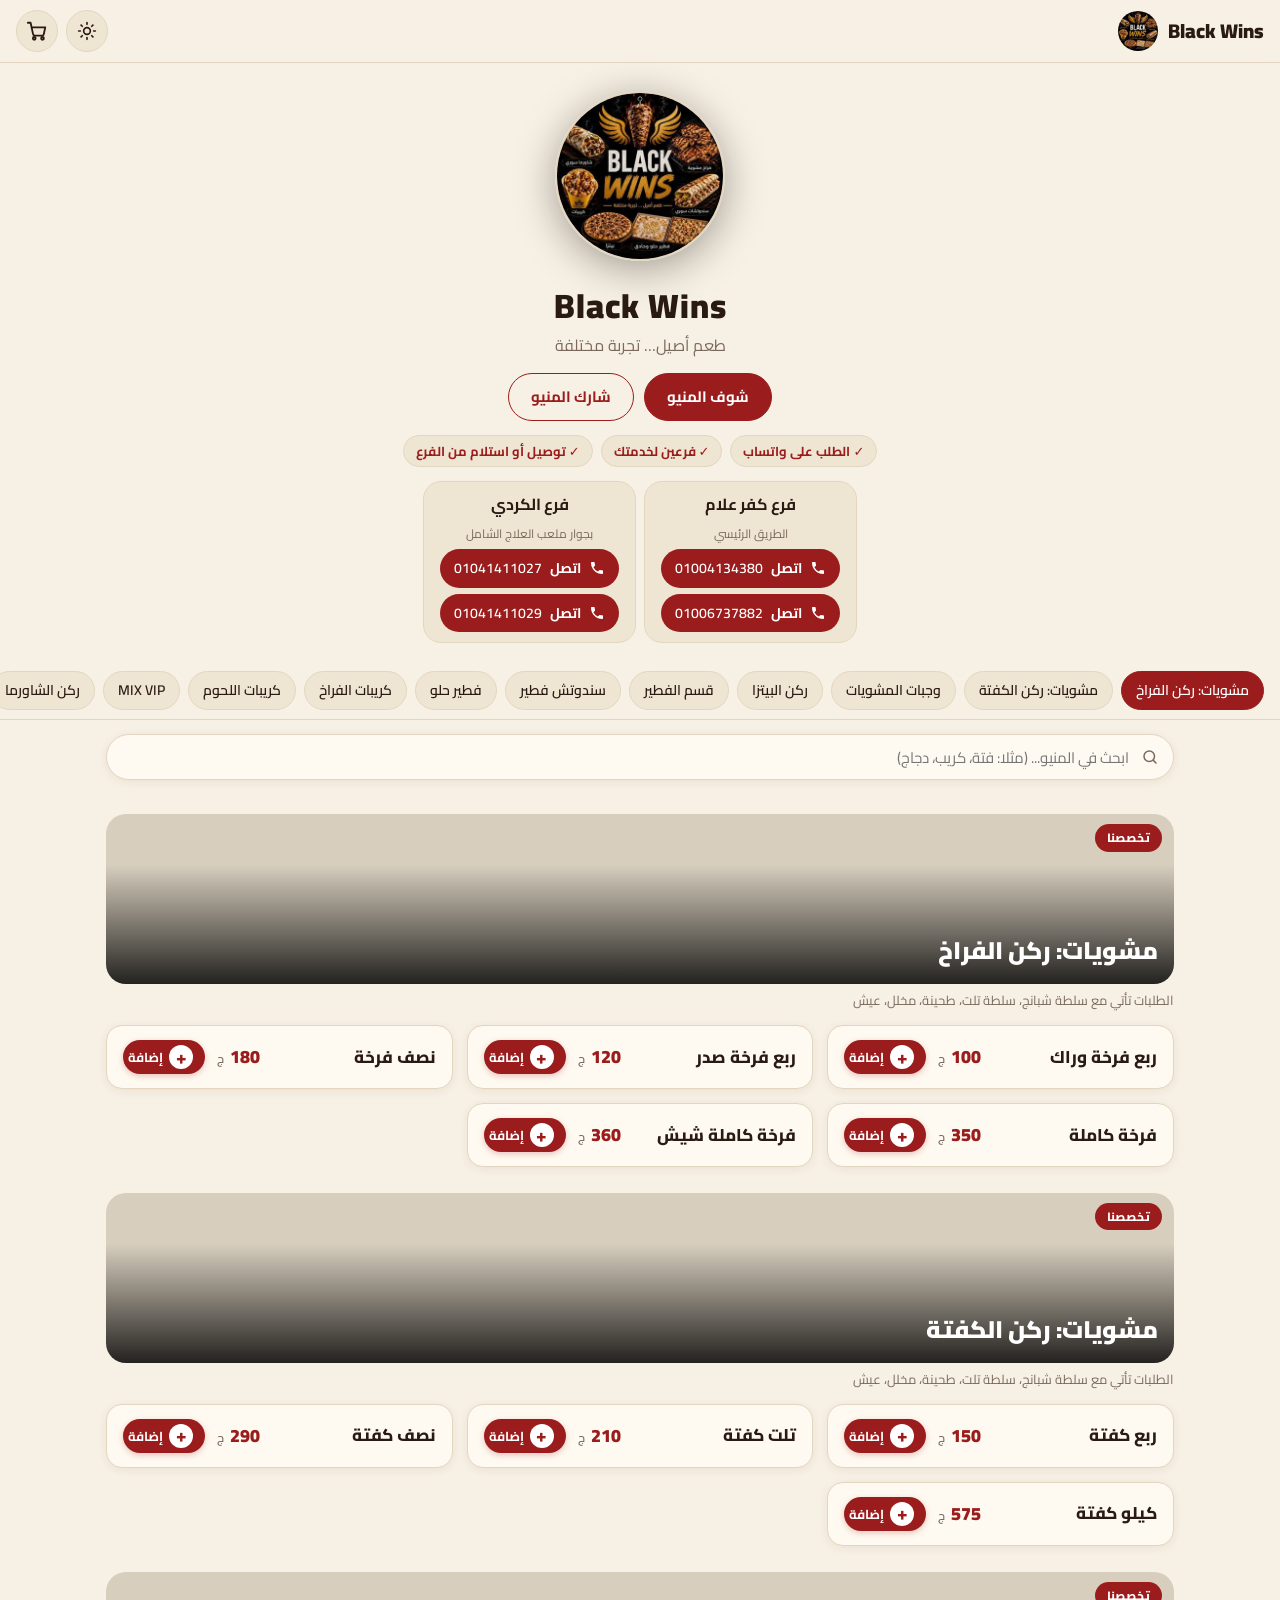
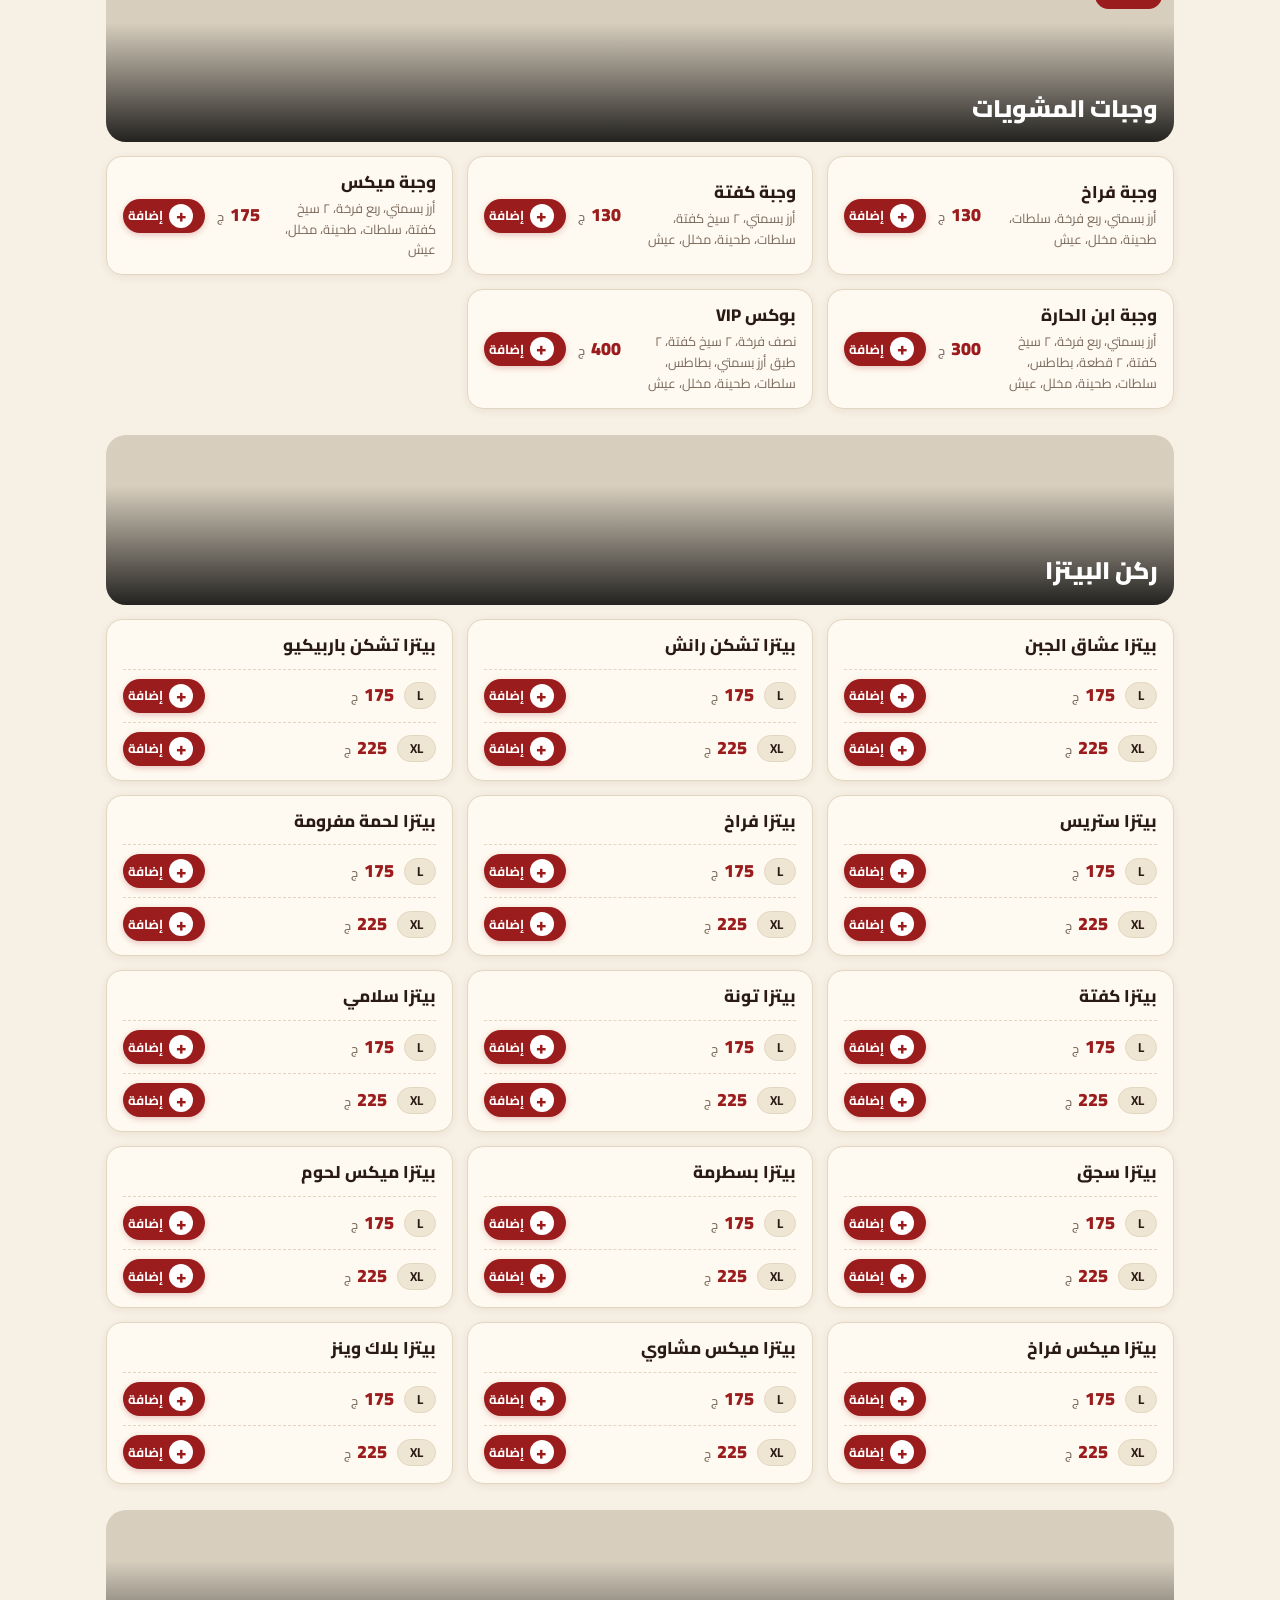
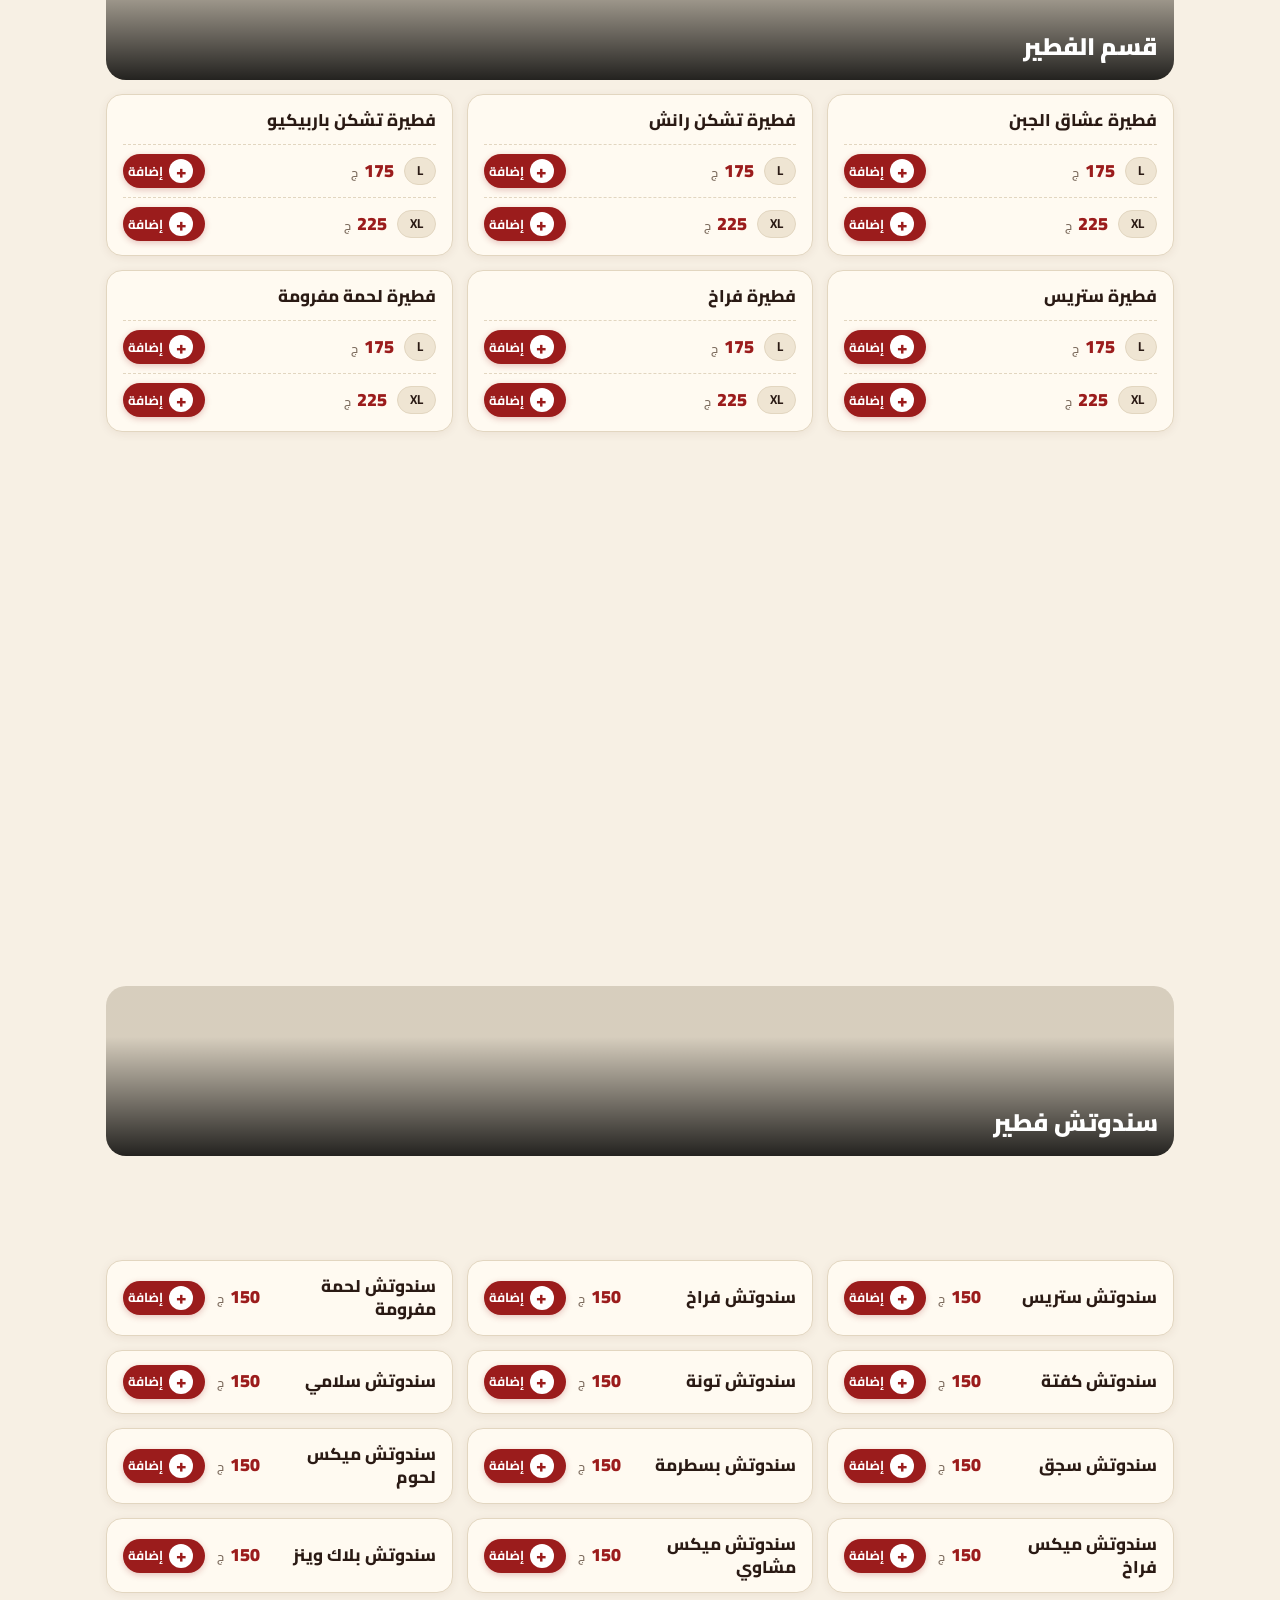
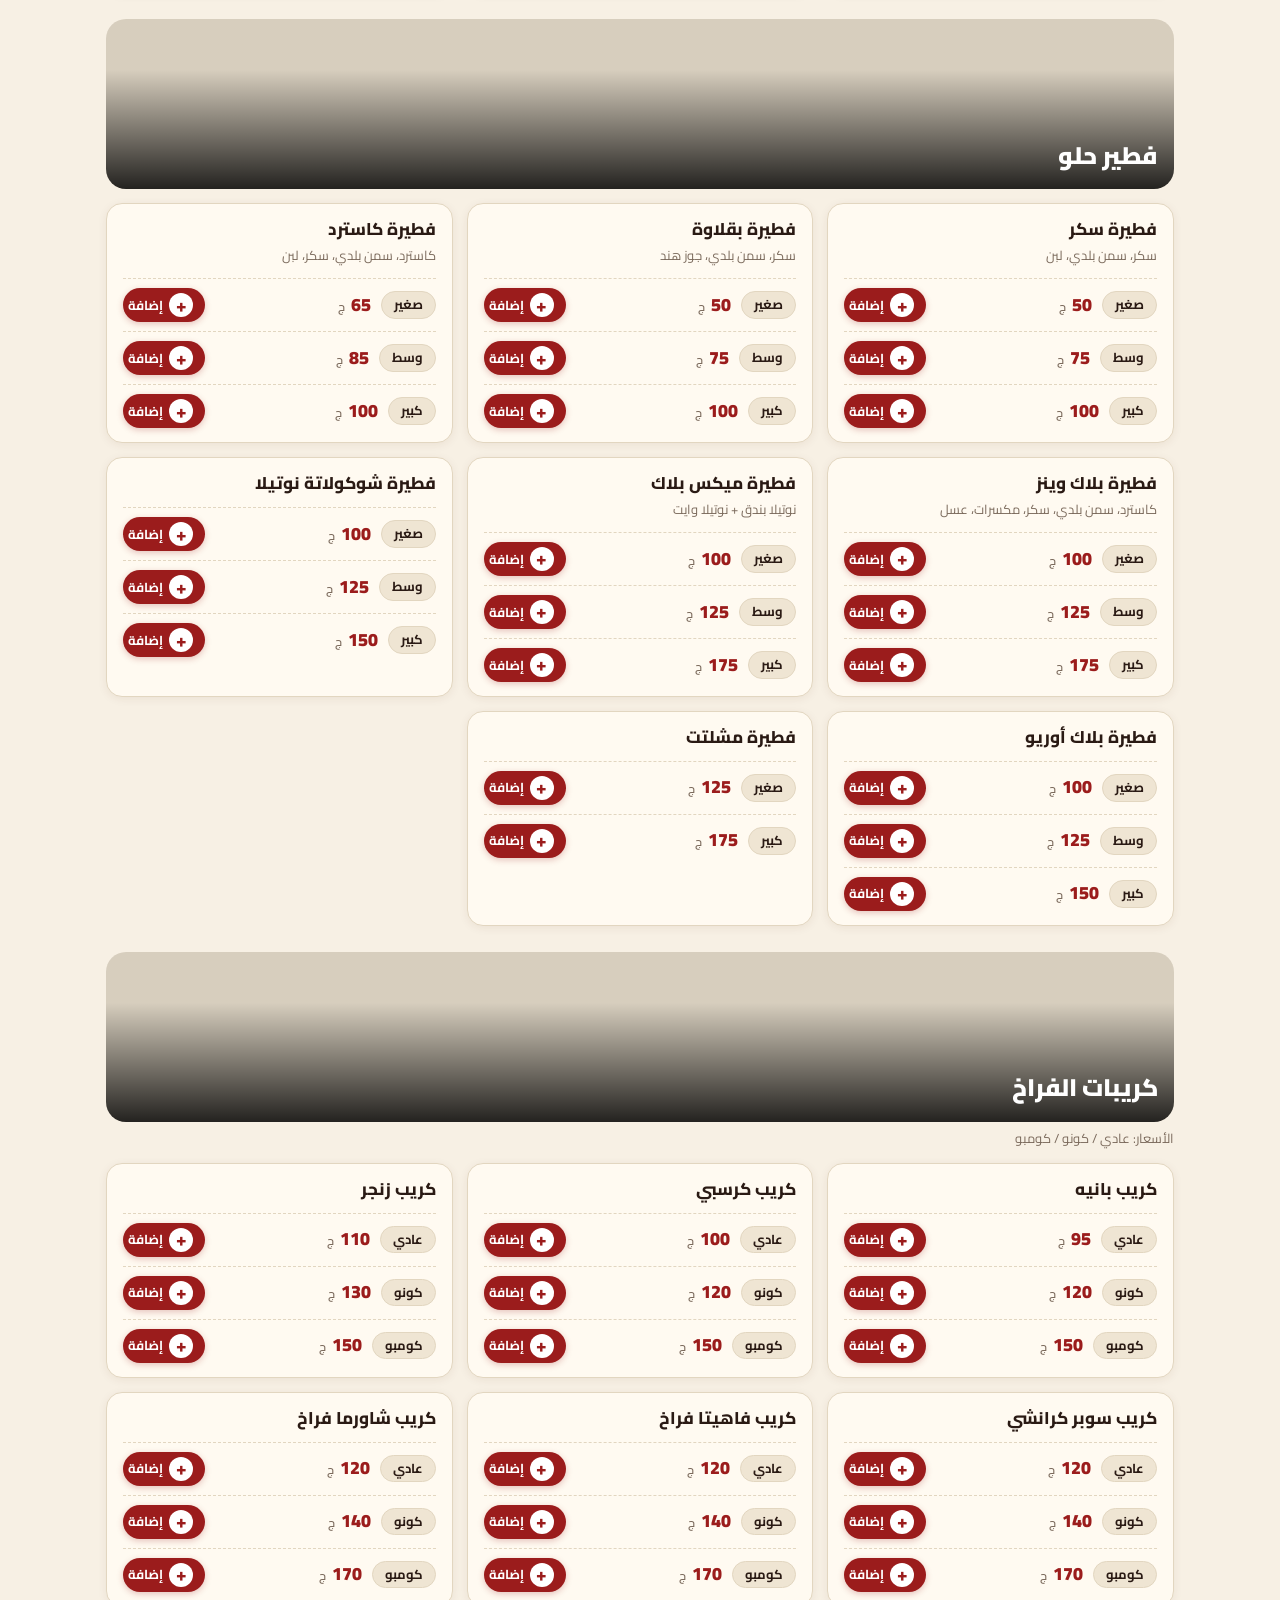
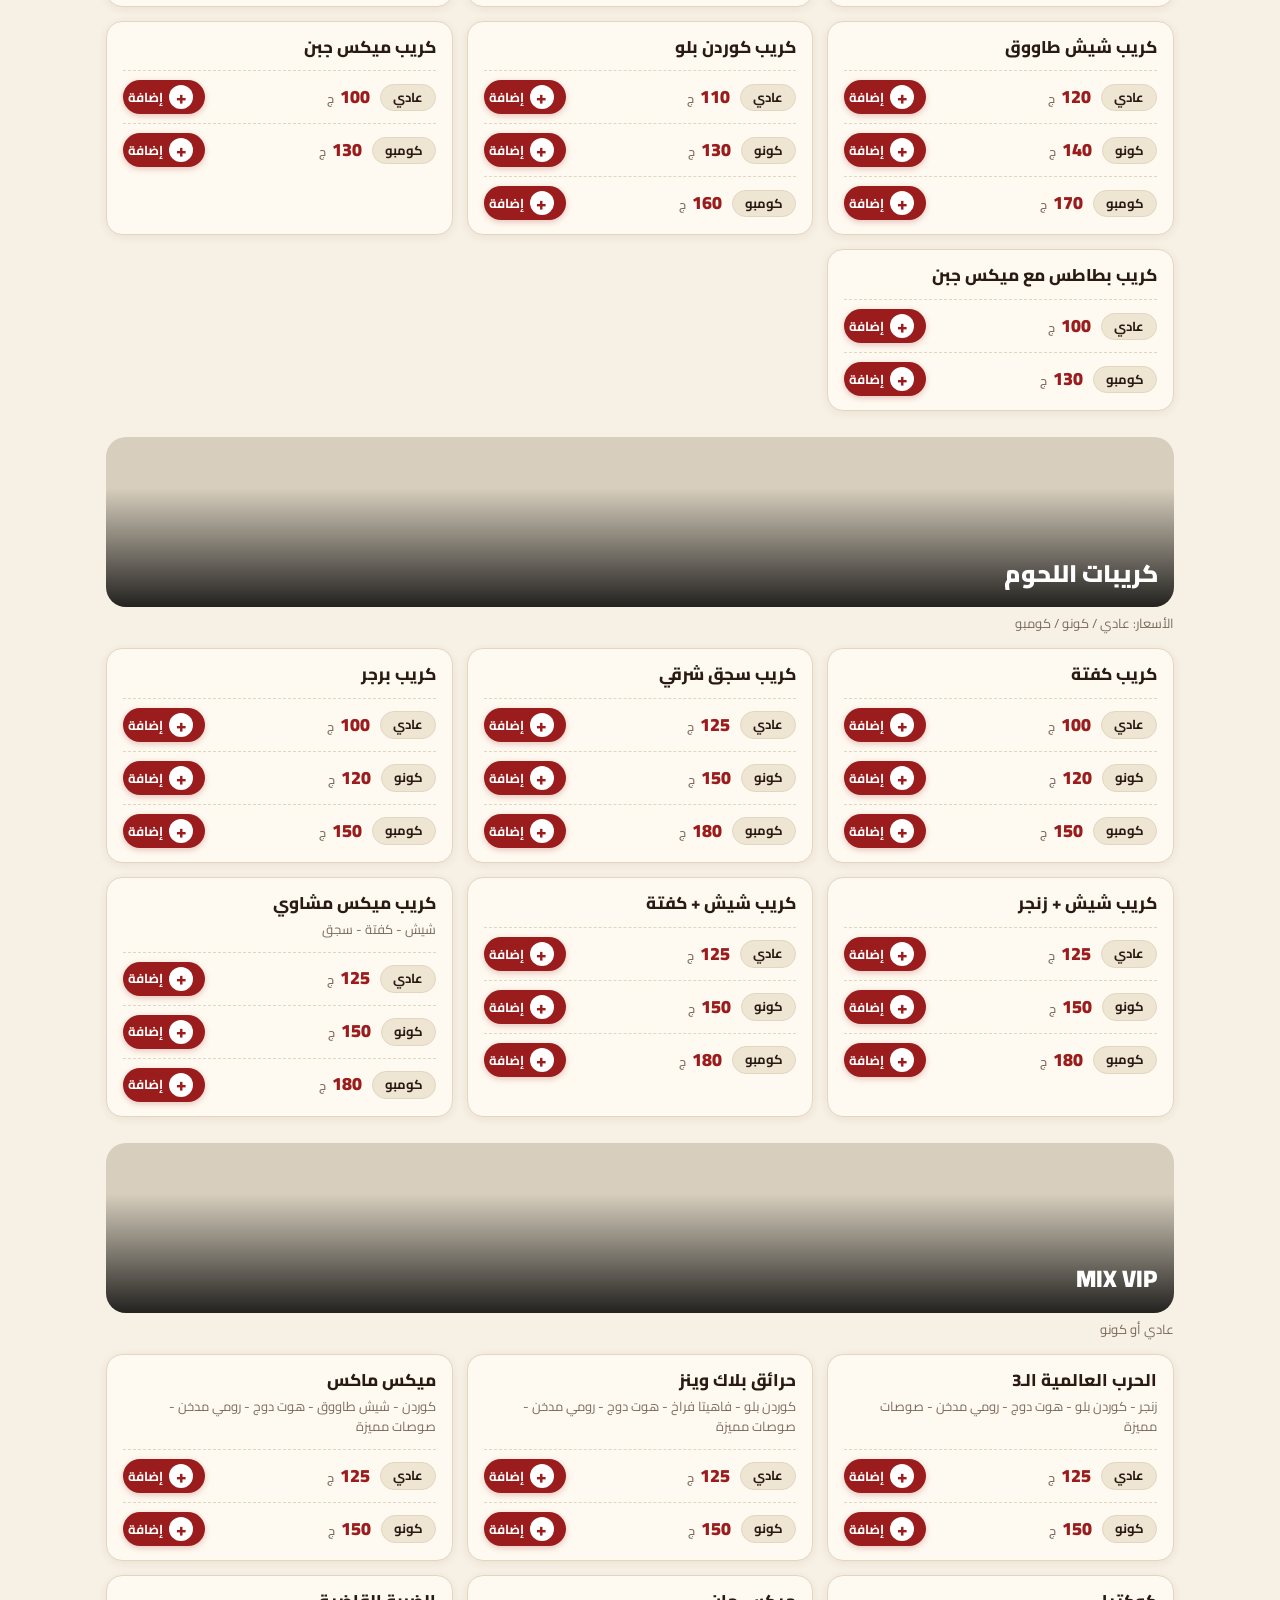
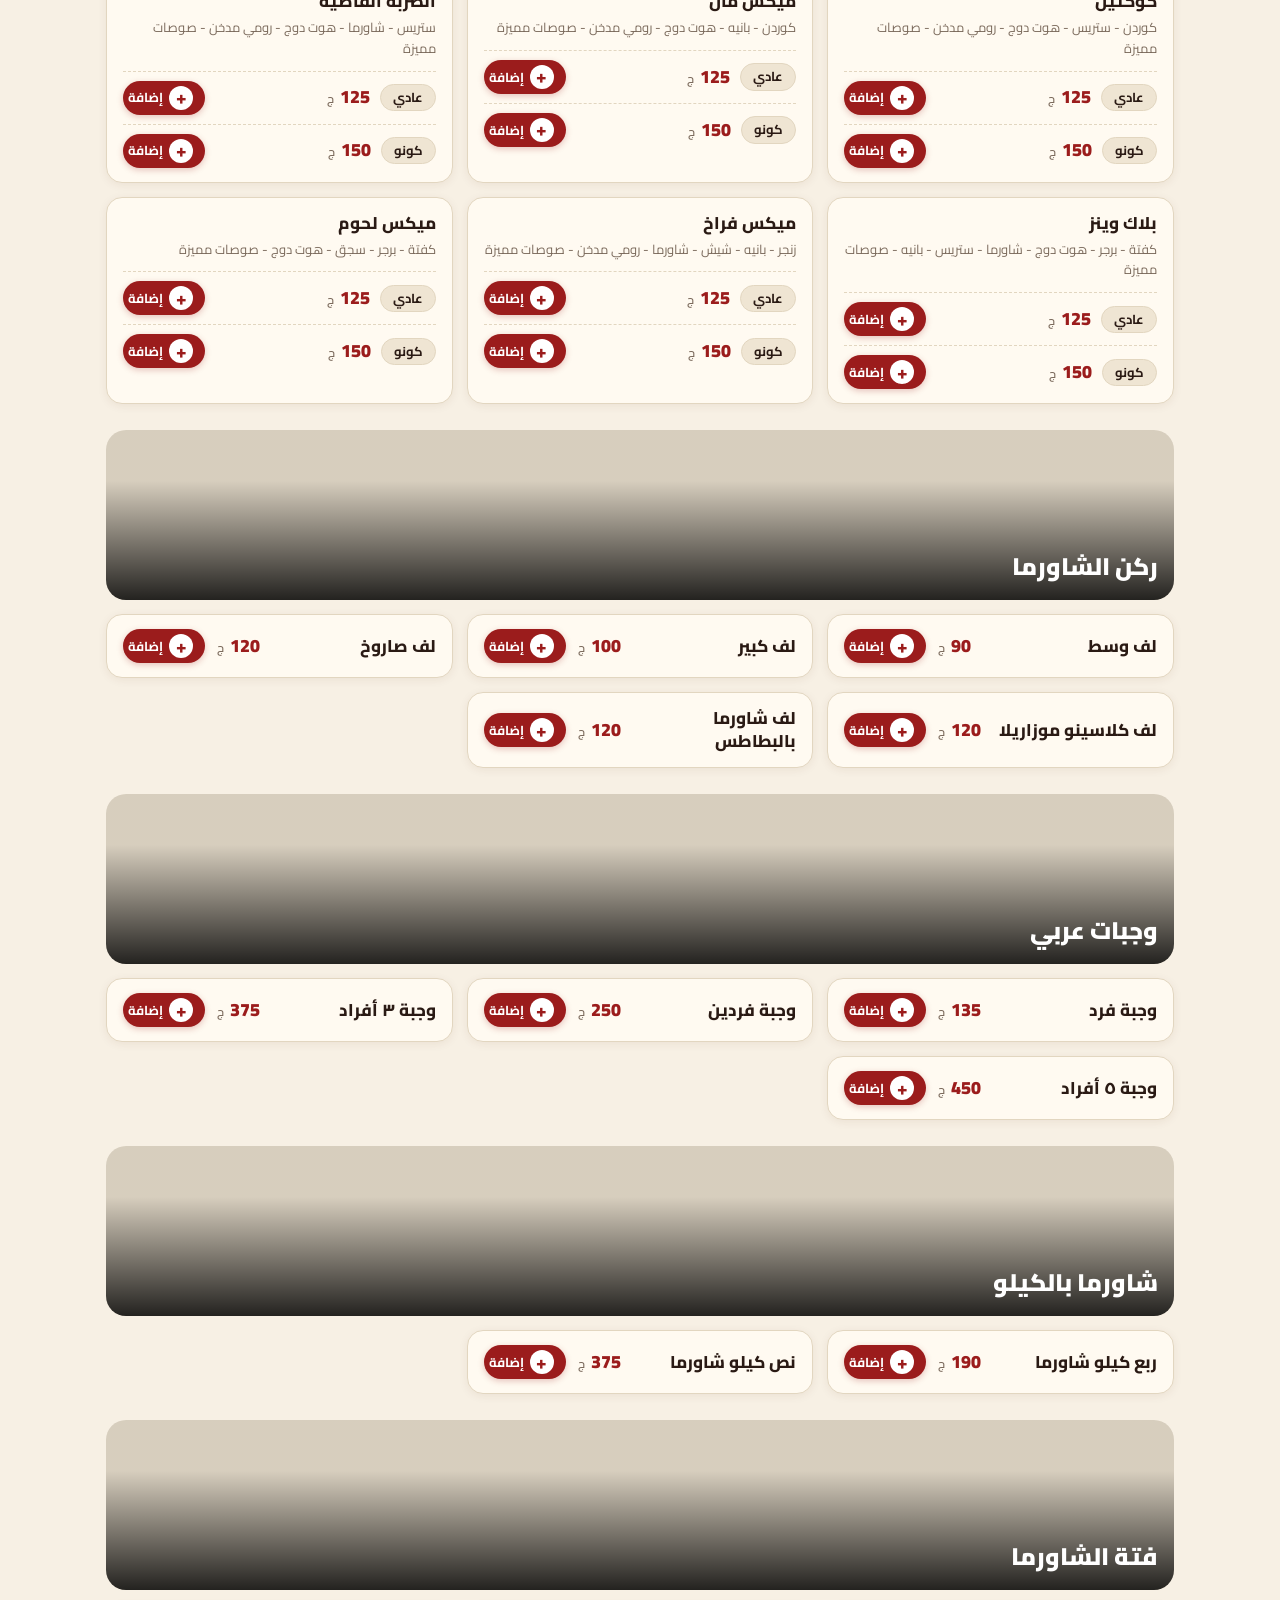
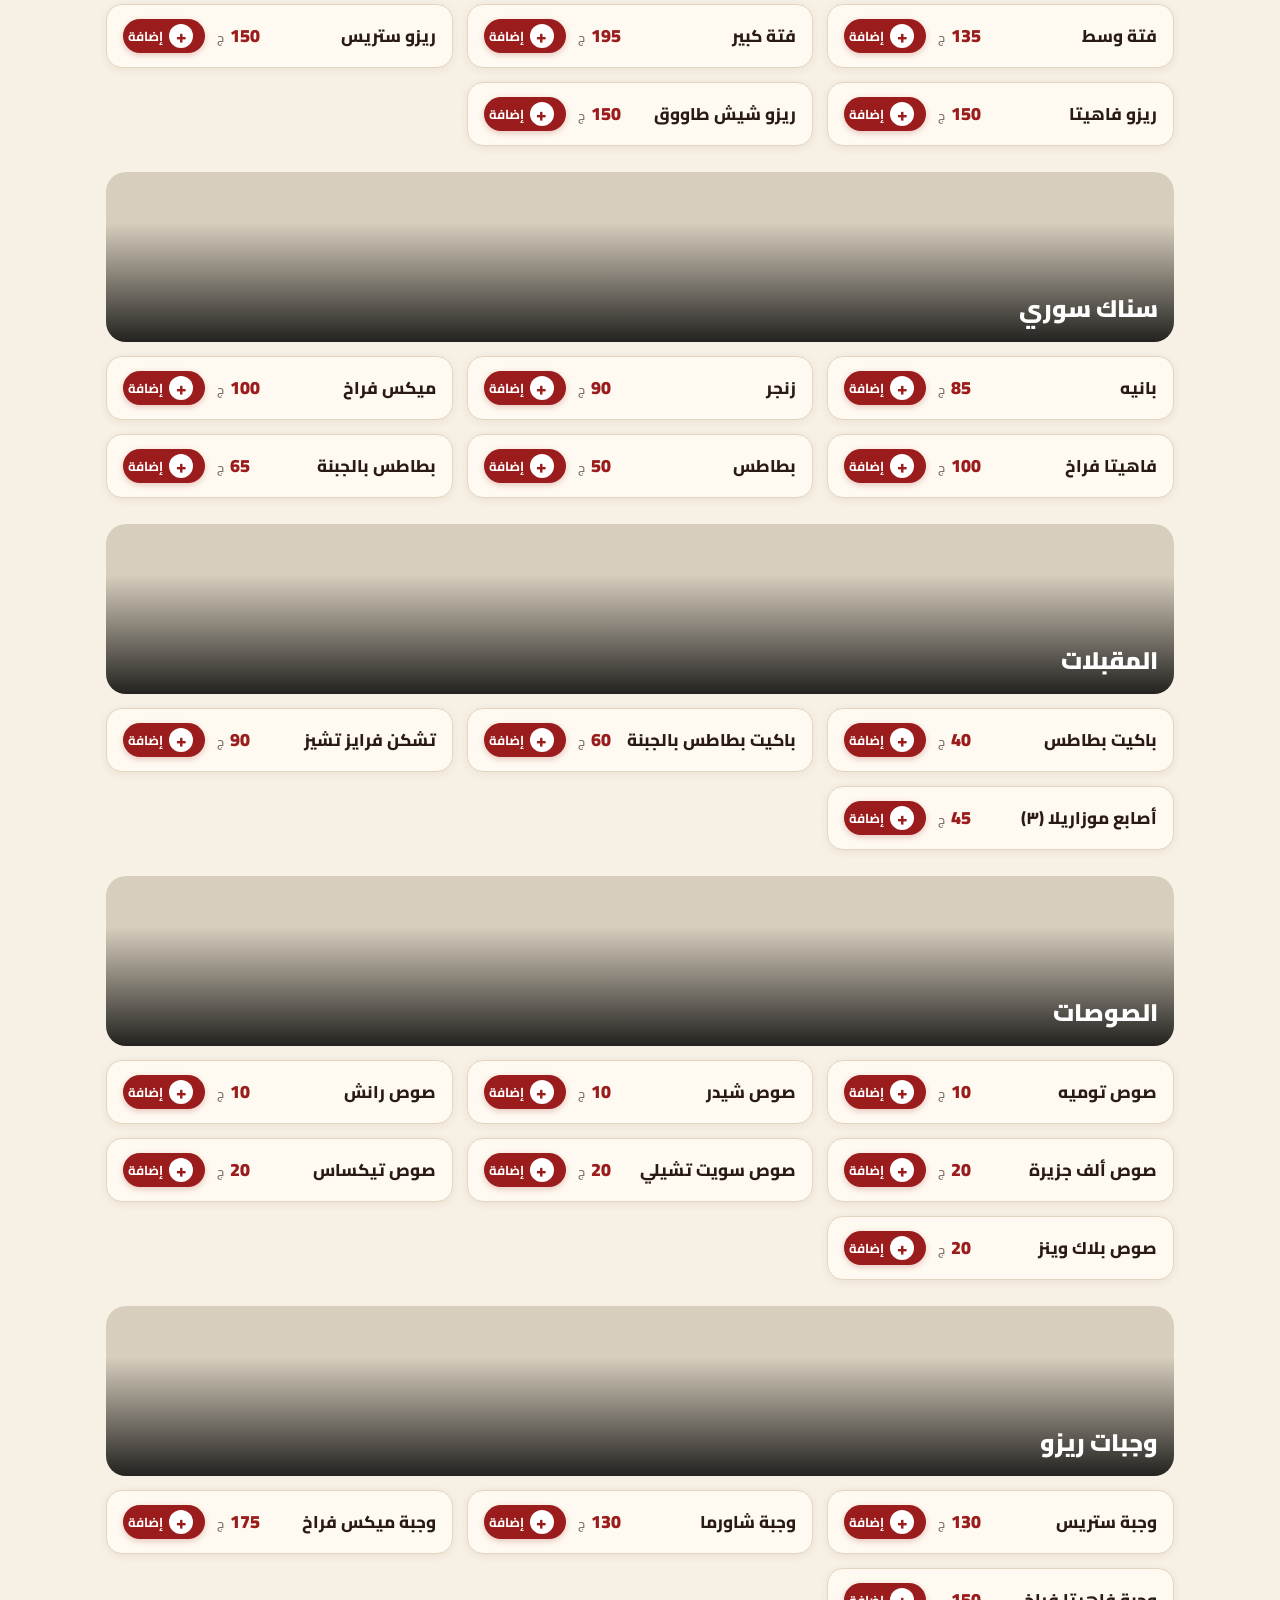
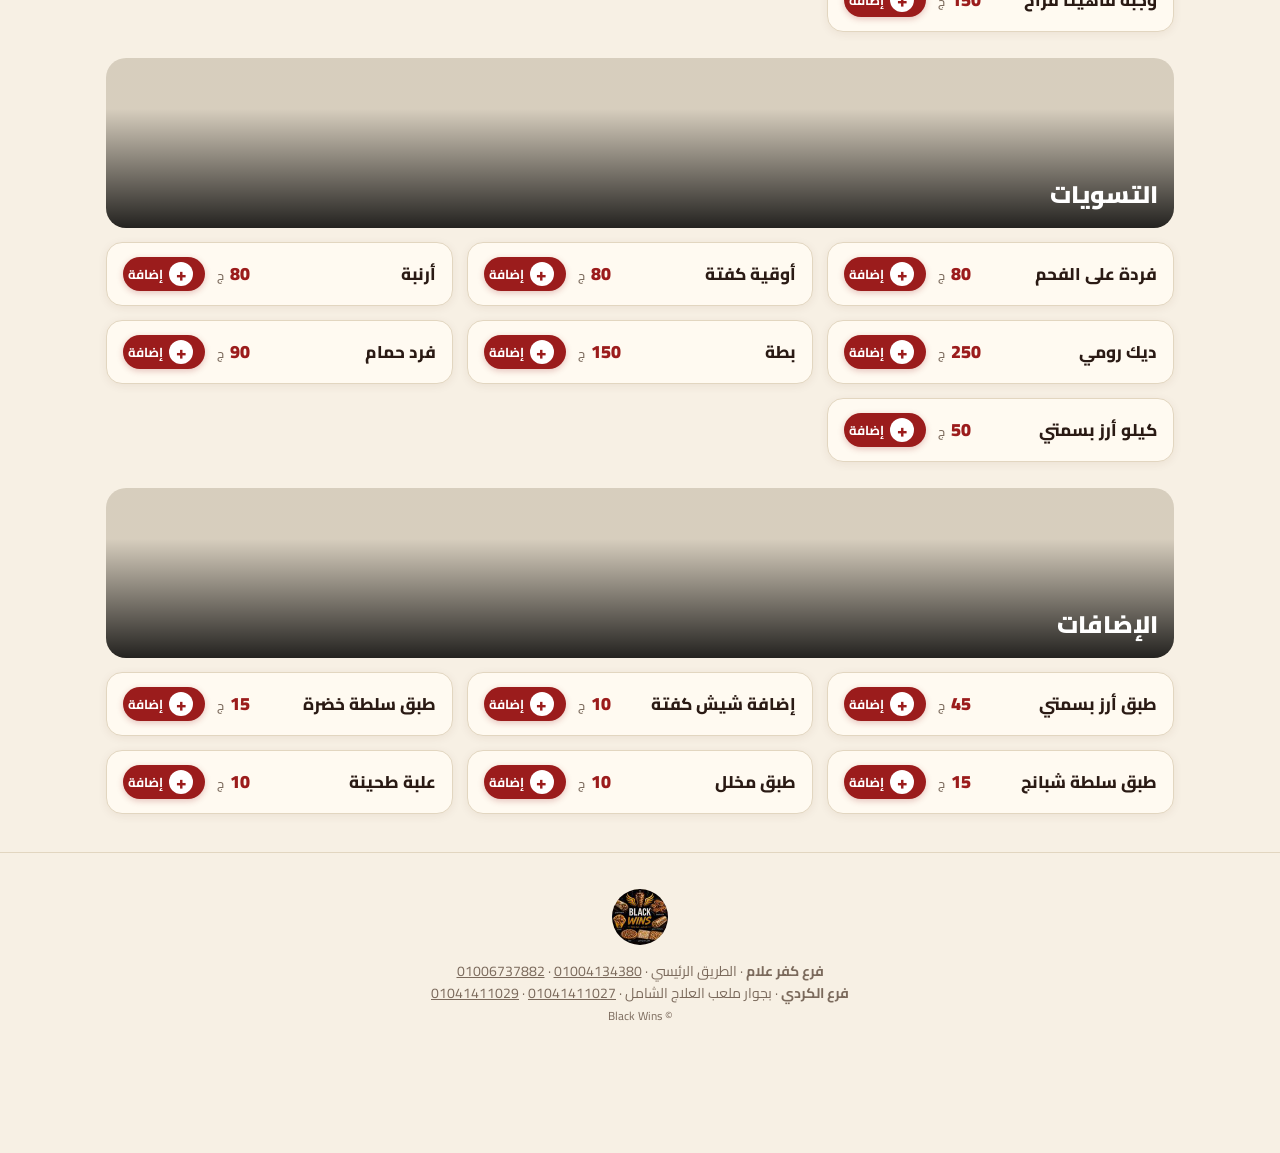
==== commit 304ef112: "Update Open Graph and Twitter meta tags" ====
--- a/index.html
+++ b/index.html
@@ -9,9 +9,13 @@
 <meta property="og:title" content="Black Wins | منيو الطلبات أونلاين">
 <meta property="og:description" content="بيتزا، فطير، كريب، شاورما، مشويات. اطلب دلوقتي على واتساب.">
 <meta property="og:url" content="https://0gemy.github.io/black-wins-menu/">
-<meta property="og:image" content="https://images.unsplash.com/photo-1622880833523-7cf1c0bd4296?auto=format&fit=crop&w=1200&h=630&q=70">
+<meta property="og:image" content="https://0gemy.github.io/black-wins-menu/og.jpg">
+<meta property="og:image:width" content="1200">
+<meta property="og:image:height" content="630">
+<meta name="twitter:image" content="https://0gemy.github.io/black-wins-menu/og.jpg">
 <meta name="twitter:card" content="summary_large_image">
-<link rel="icon" data-logo="sm" href="data:,">
+<link rel="icon" type="image/png" sizes="192x192" href="icon.png">
+<link rel="apple-touch-icon" href="icon.png">
 <script src="logo.js"></script>
 <link rel="preconnect" href="https://fonts.googleapis.com">
 <link rel="preconnect" href="https://fonts.gstatic.com" crossorigin>
--- a/style.css
+++ b/style.css
@@ -192,3 +192,13 @@
 #cartList .del{width:34px;height:34px;border-radius:50%;display:grid;place-items:center;color:#b3261e;background:rgba(179,38,30,.1);flex:none}
 #cartList li{flex-wrap:wrap}#cartList .lp{min-width:56px}
 #confirmModal{z-index:300}
+
+
+.perks{list-style:none;display:flex;gap:8px;justify-content:center;flex-wrap:wrap;margin-top:14px;padding:0}
+.perks li{font-size:13px;font-weight:700;color:var(--ac);background:var(--bg2);border:1px solid var(--line);border-radius:99px;padding:5px 12px}
+.perks li::before{content:"✓ ";font-weight:900}
+.totop{position:fixed;z-index:39;inset-inline-start:14px;bottom:calc(84px + env(safe-area-inset-bottom));width:42px;height:42px;border-radius:50%;background:var(--ac);color:var(--ac-fg);display:grid;place-items:center;box-shadow:0 4px 14px rgba(0,0,0,.25);opacity:0;pointer-events:none;transition:opacity .25s}
+.totop.show{opacity:1;pointer-events:auto}
+.banner{position:relative}
+.banner .tag{position:absolute;top:10px;inset-inline-start:12px;background:var(--ac);color:var(--ac-fg);font-size:12px;font-weight:800;padding:4px 12px;border-radius:99px}
+#cartList .inote{order:9;flex-basis:100%;font:inherit;font-size:13px;padding:8px 12px;border:1px dashed var(--line);border-radius:10px;background:var(--bg2);color:var(--fg)}
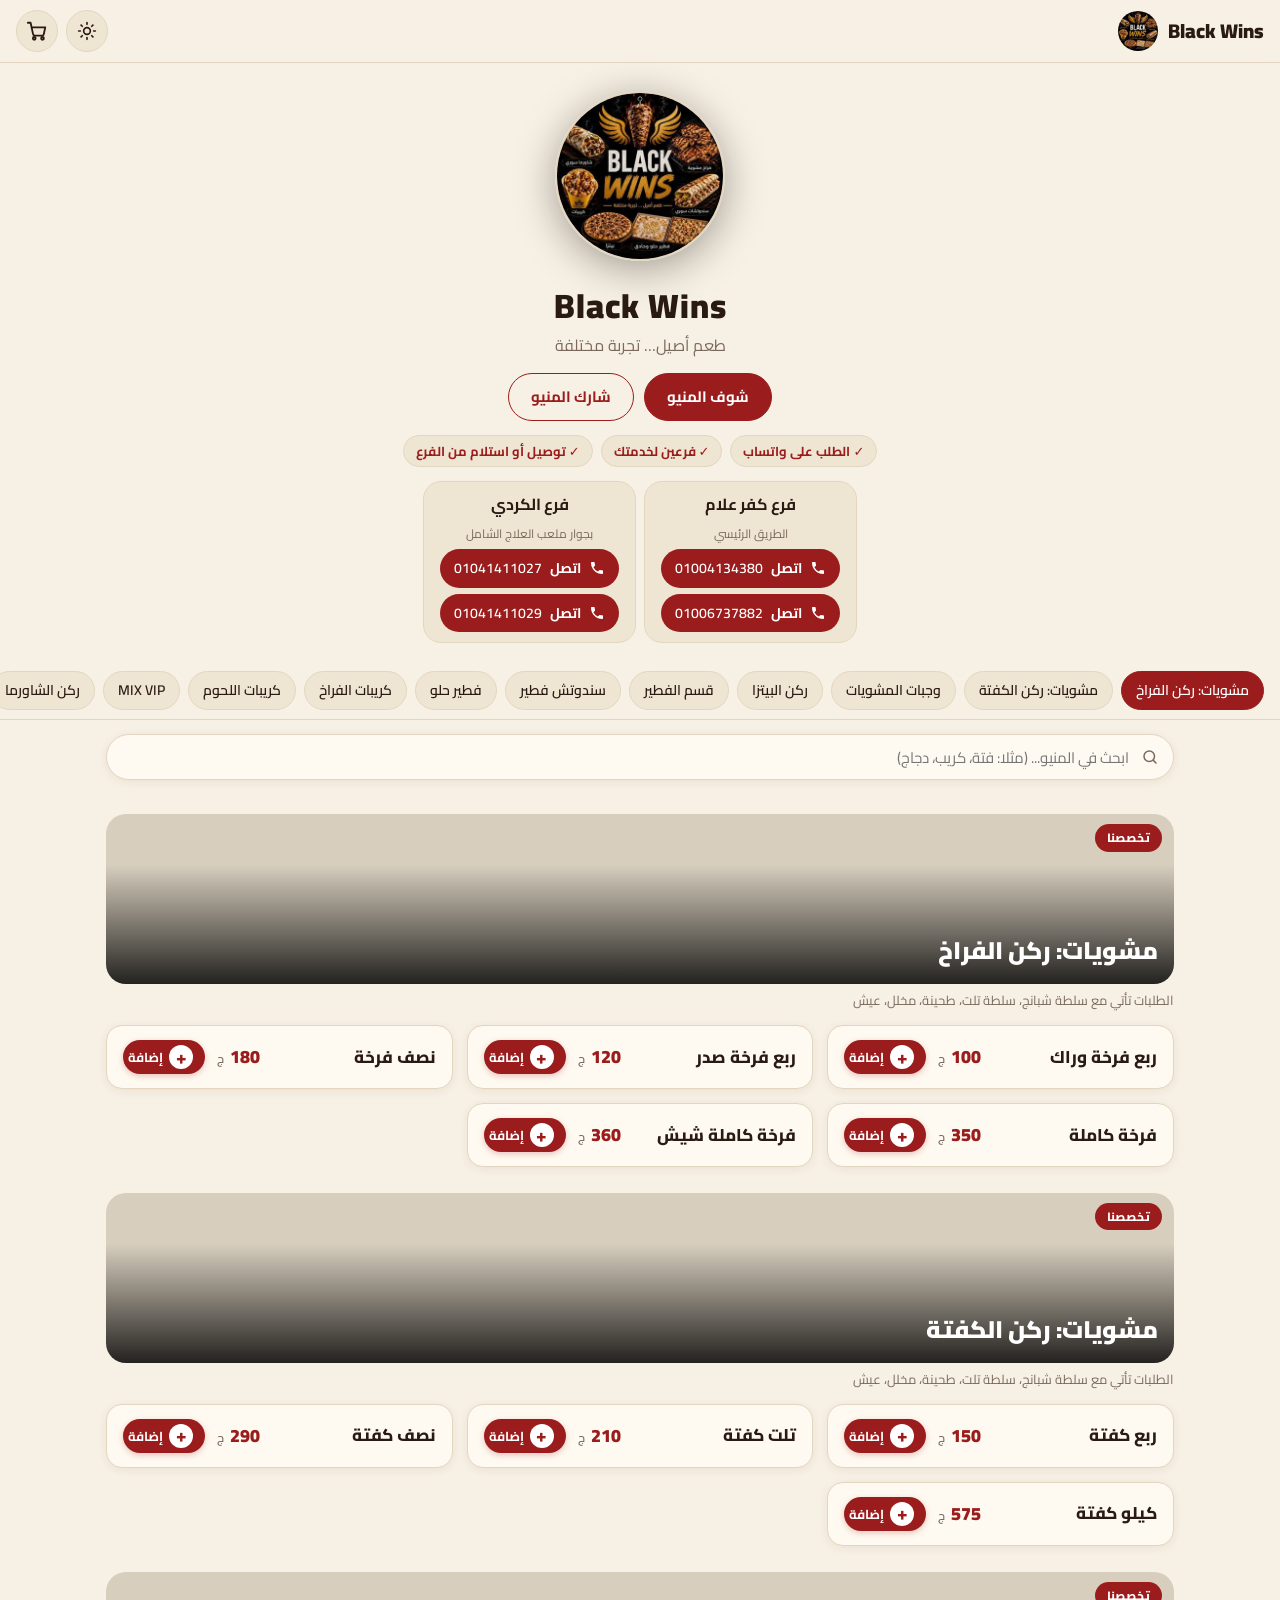
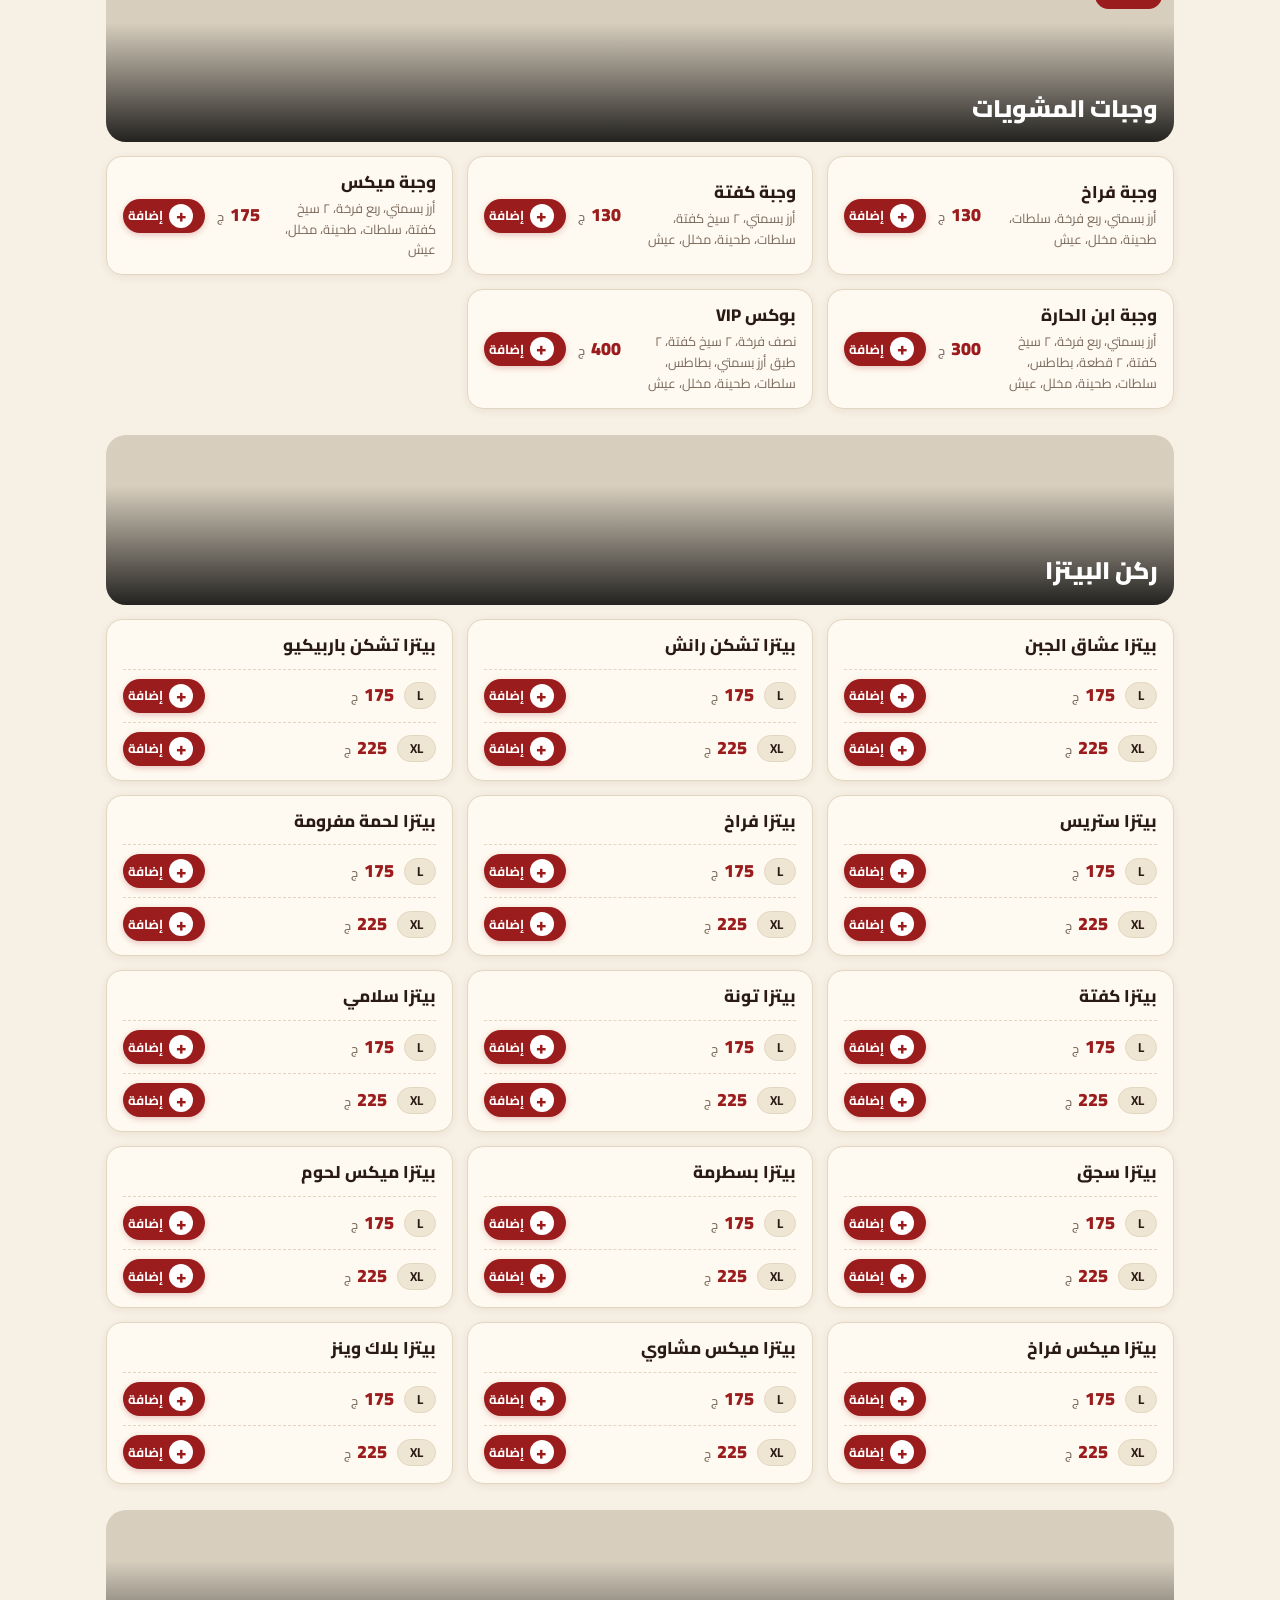
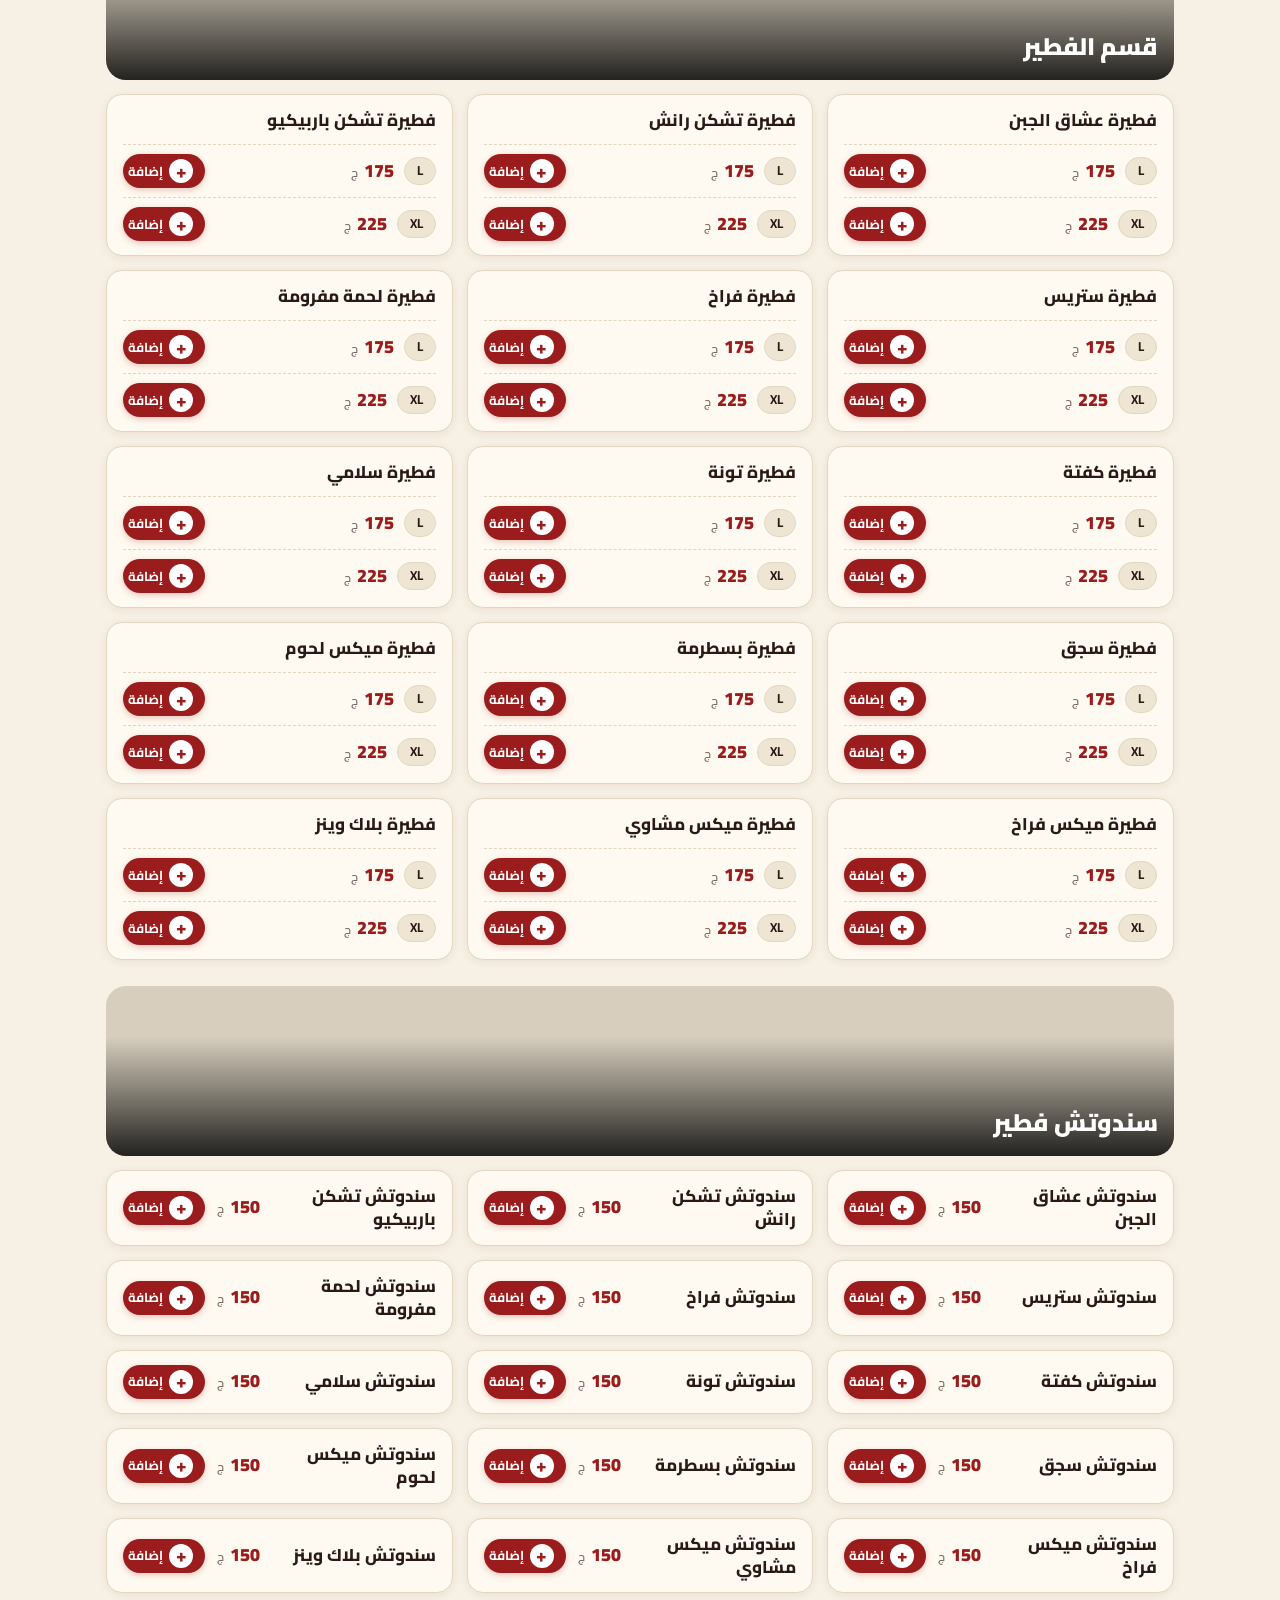
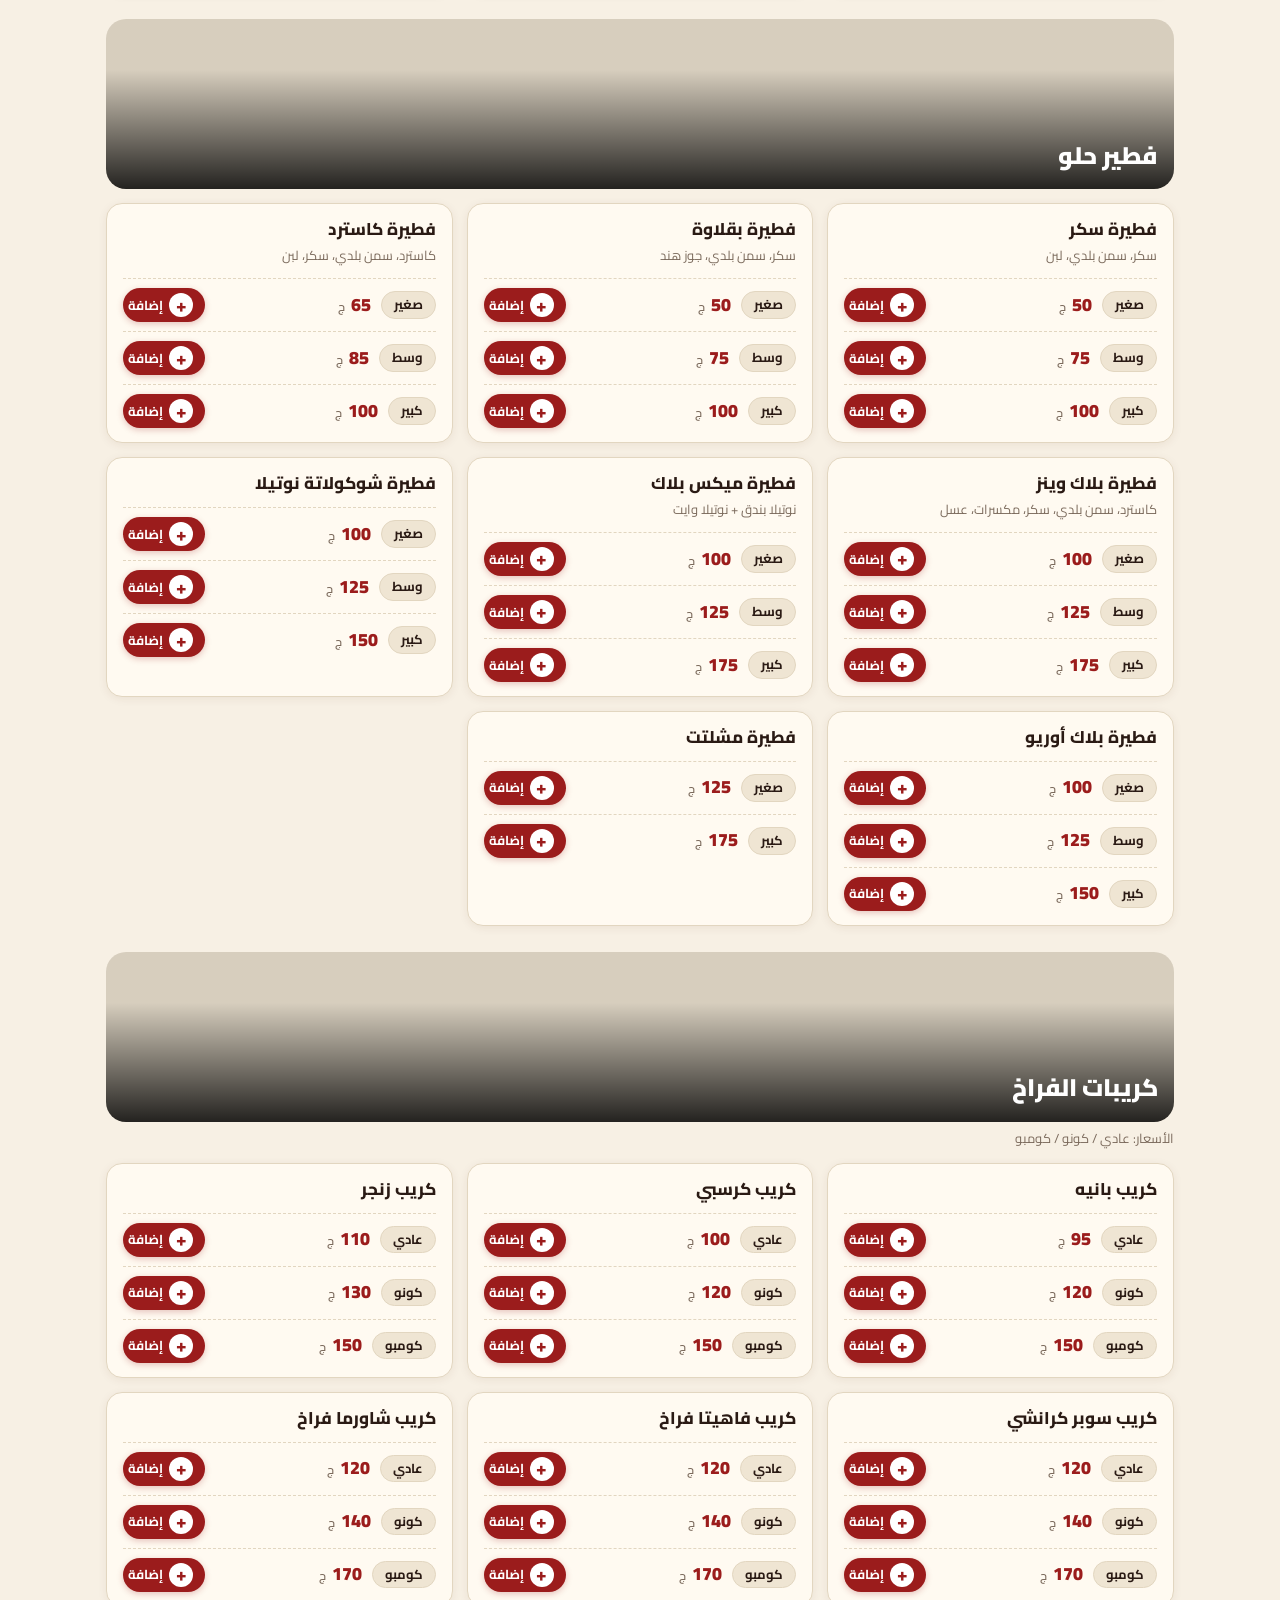
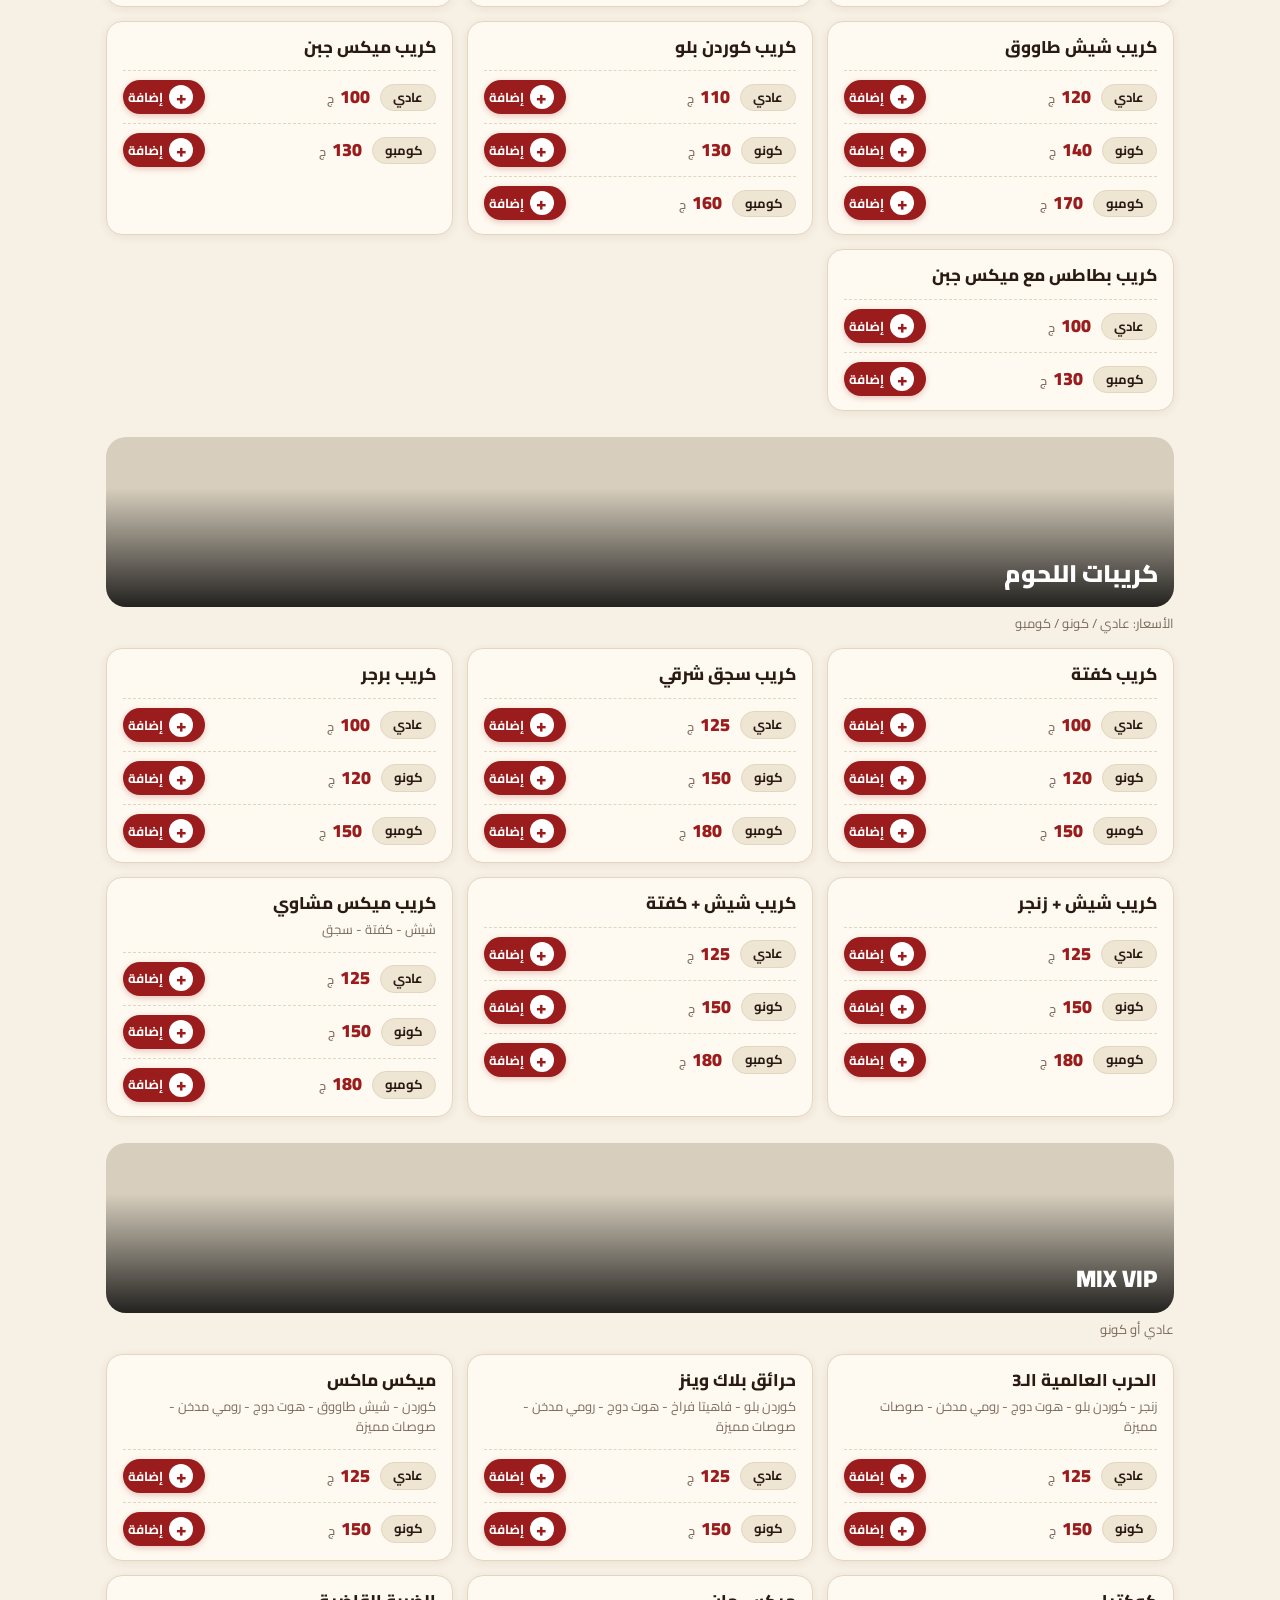
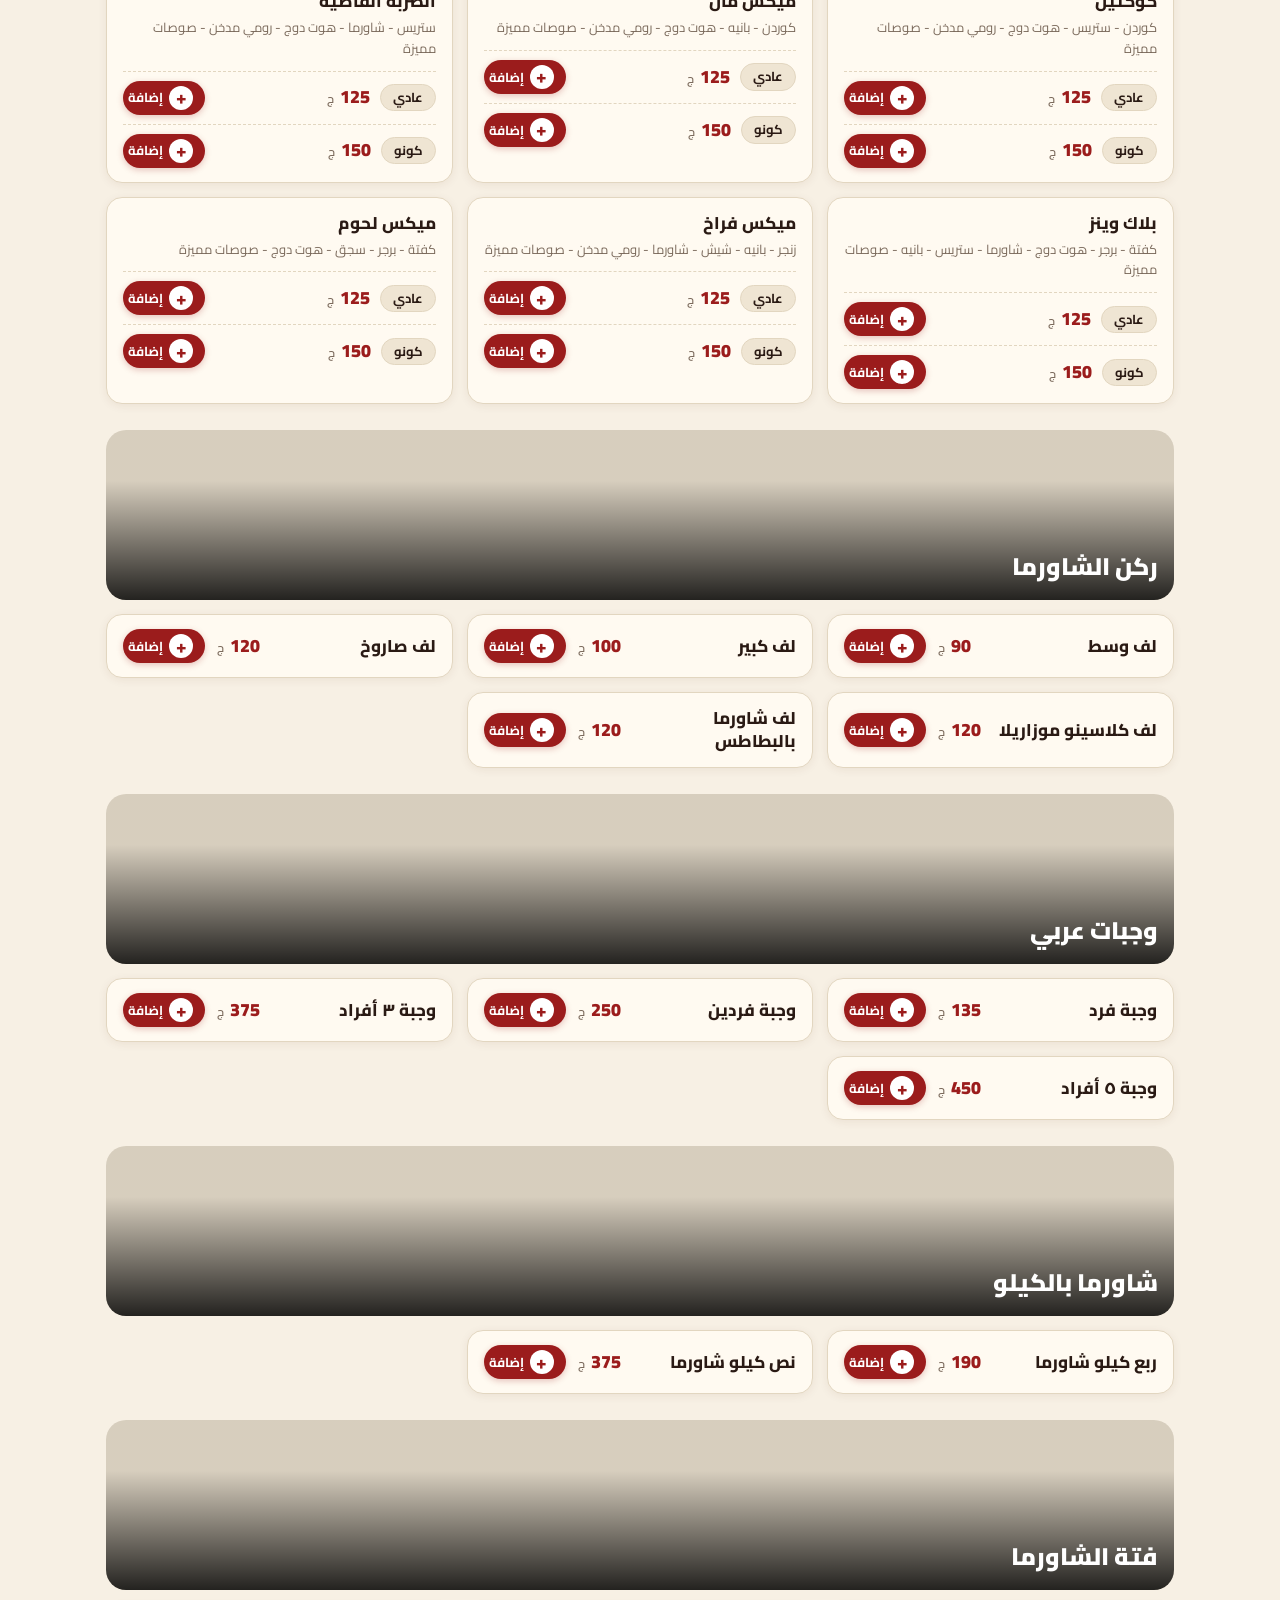
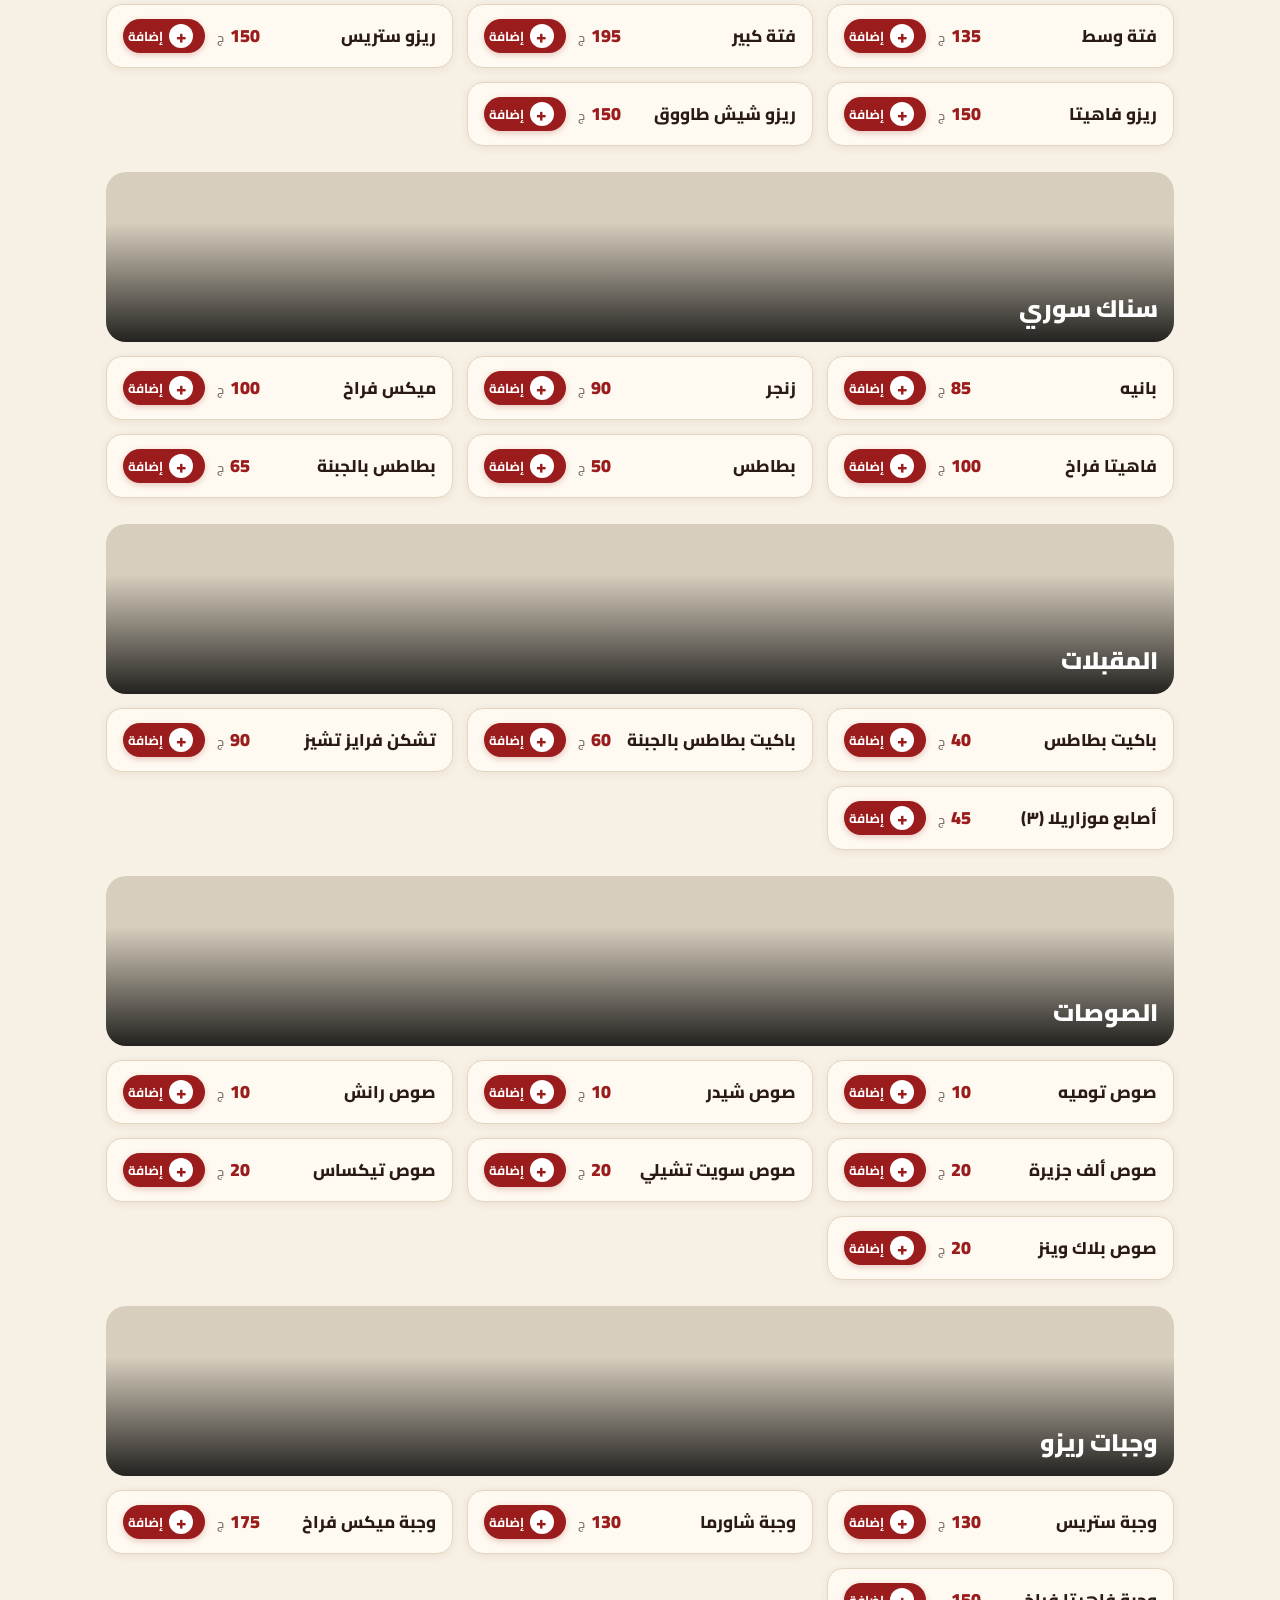
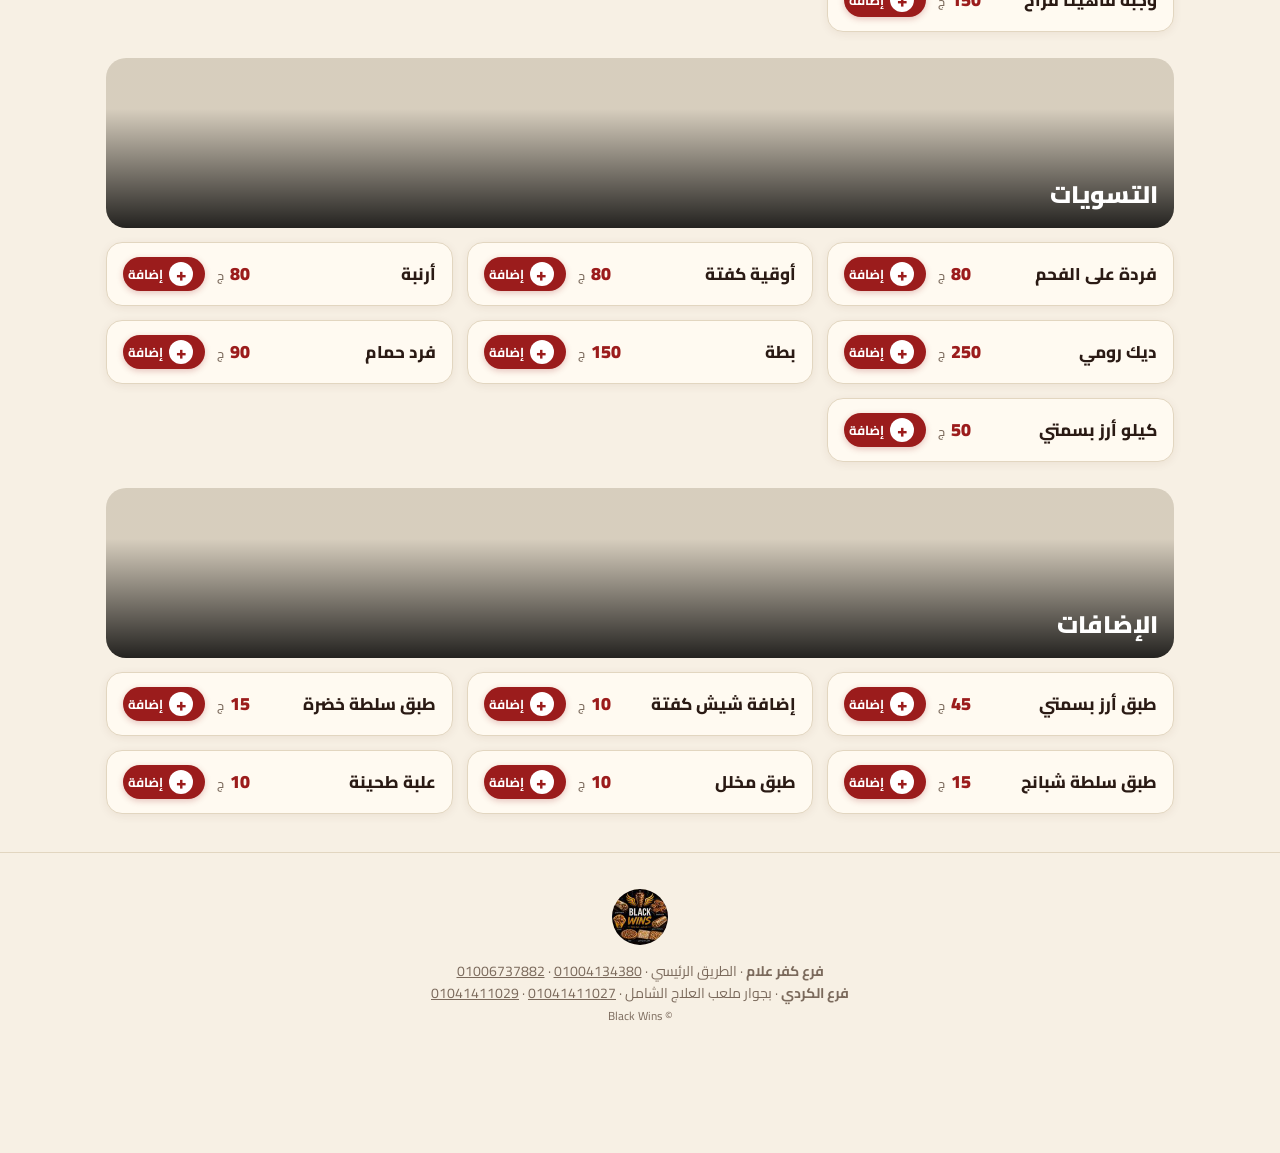
==== commit 24c771a4: "Update apple-touch-icon link in index.html" ====
--- a/index.html
+++ b/index.html
@@ -15,7 +15,7 @@
 <meta name="twitter:image" content="https://0gemy.github.io/black-wins-menu/og.jpg">
 <meta name="twitter:card" content="summary_large_image">
 <link rel="icon" type="image/png" sizes="192x192" href="icon.png">
-<link rel="apple-touch-icon" href="icon.png">
+<link rel="apple-touch-icon" href="icon-512.png">
 <script src="logo.js"></script>
 <link rel="preconnect" href="https://fonts.googleapis.com">
 <link rel="preconnect" href="https://fonts.gstatic.com" crossorigin>
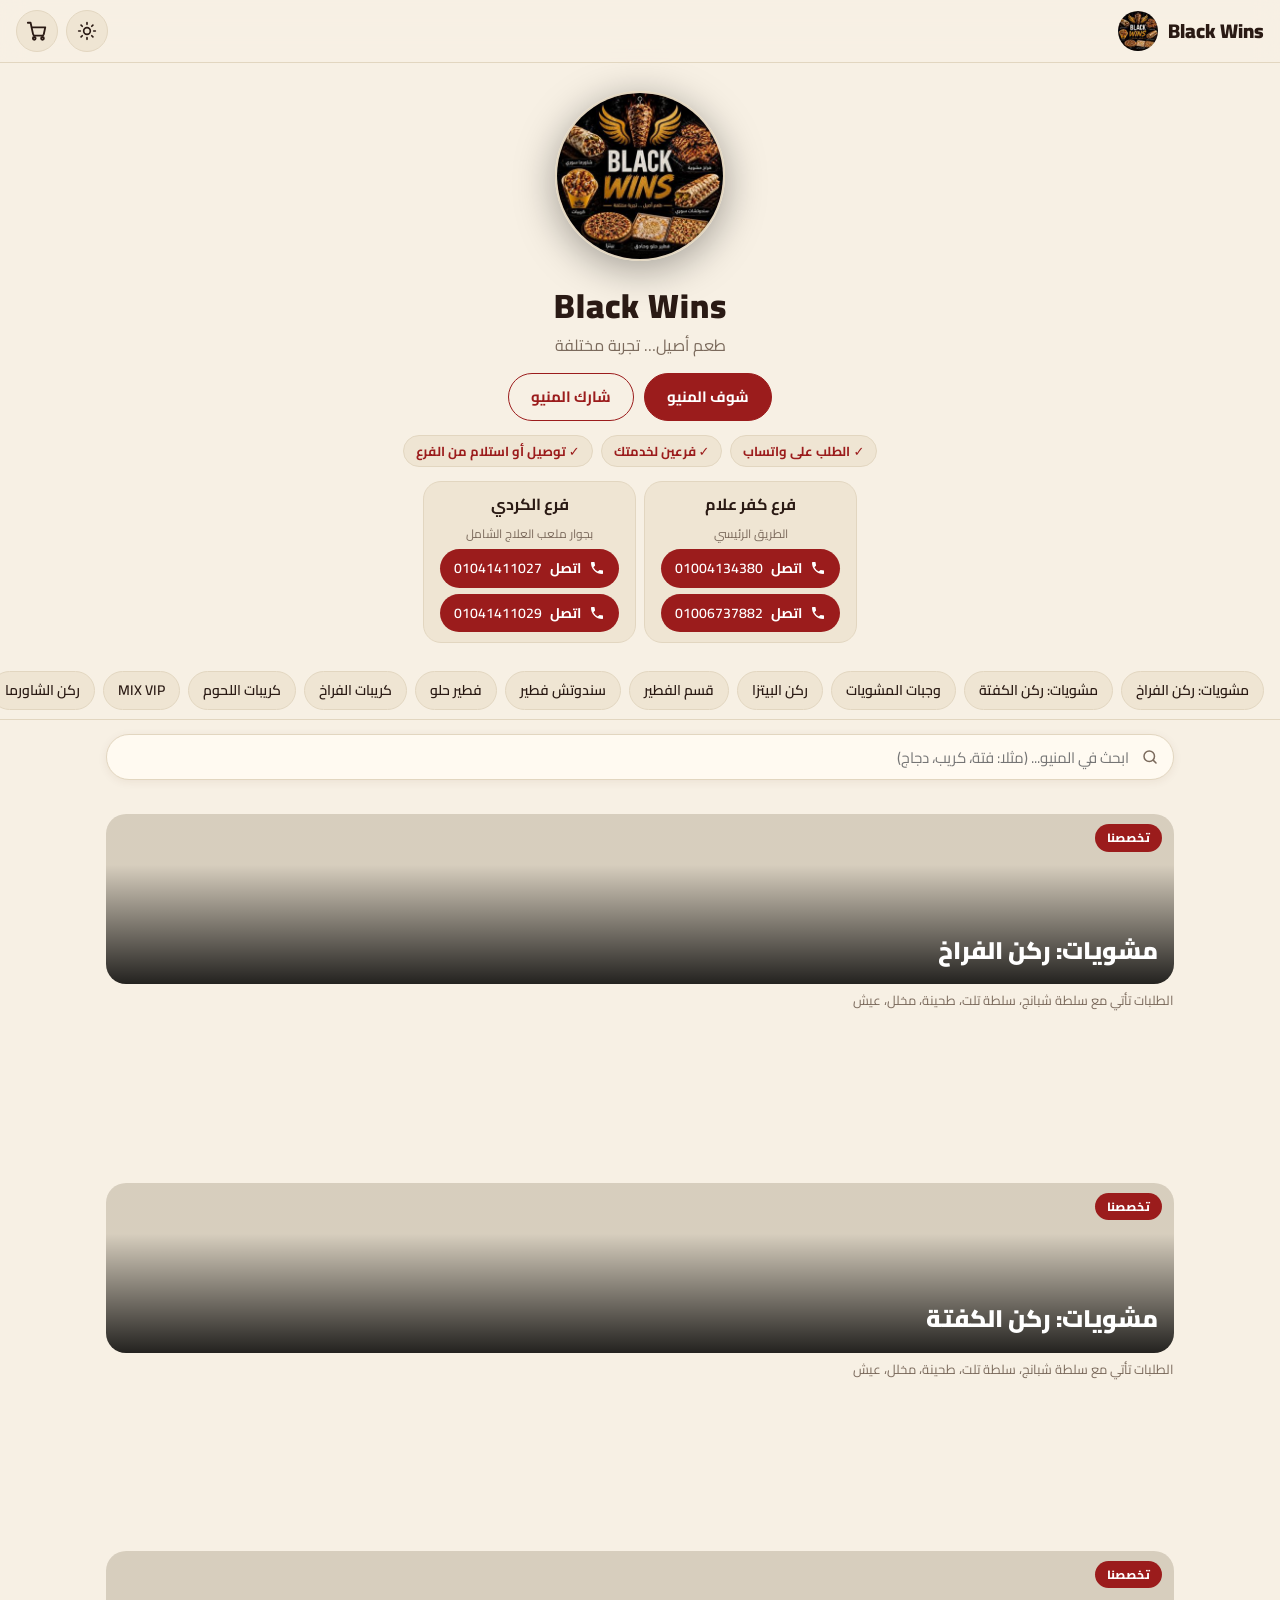
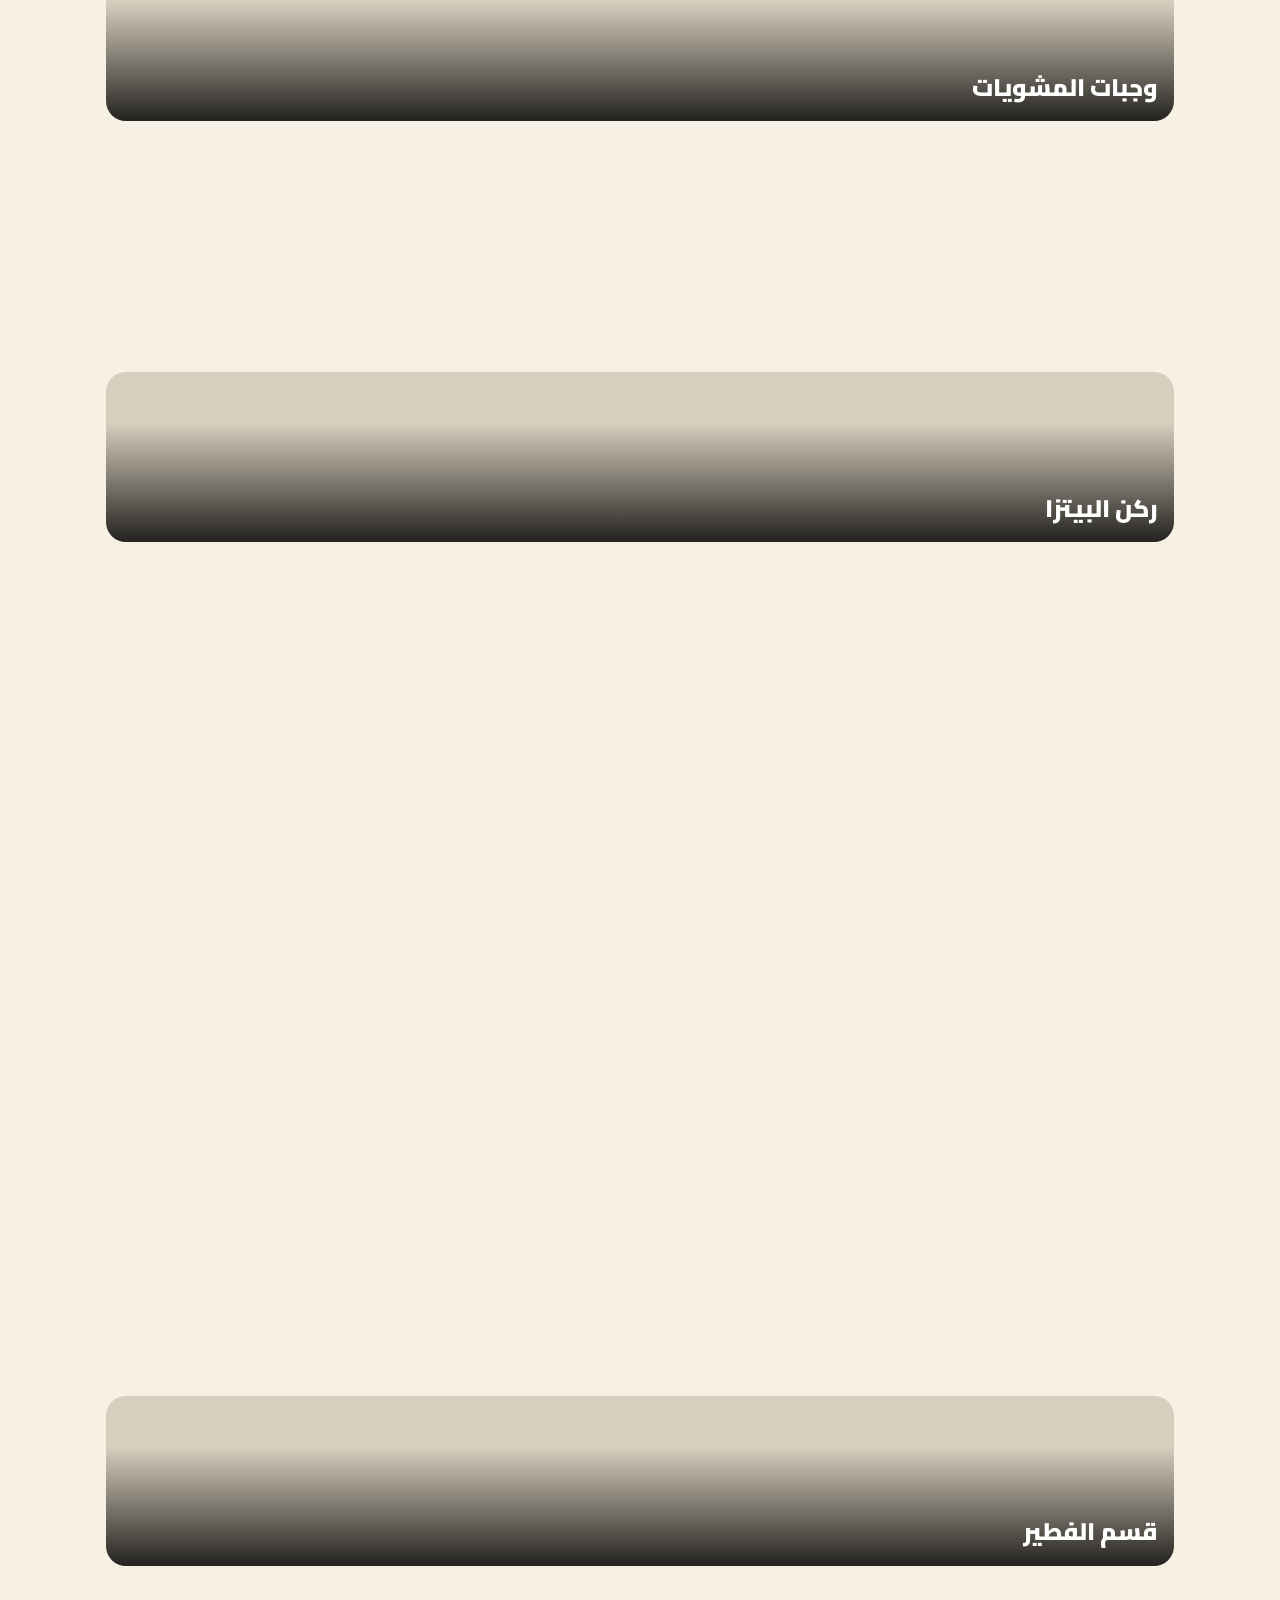
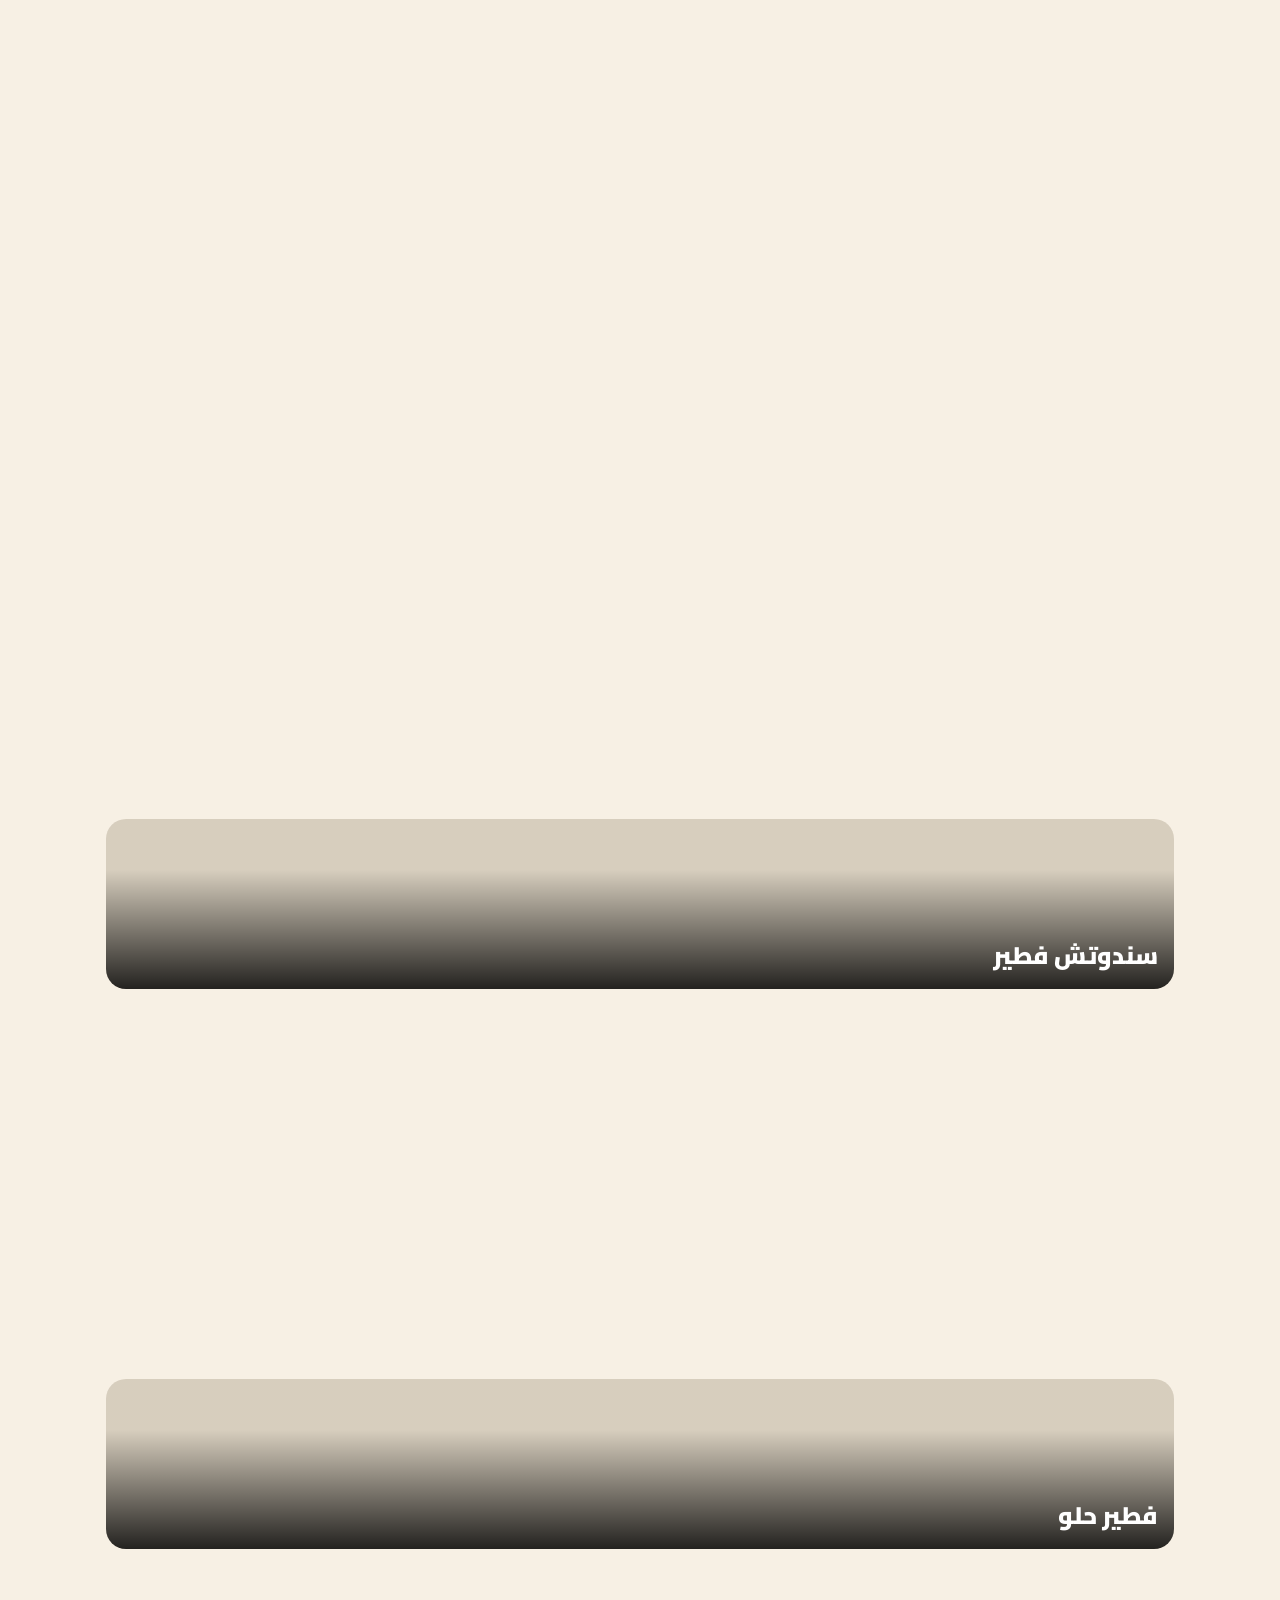
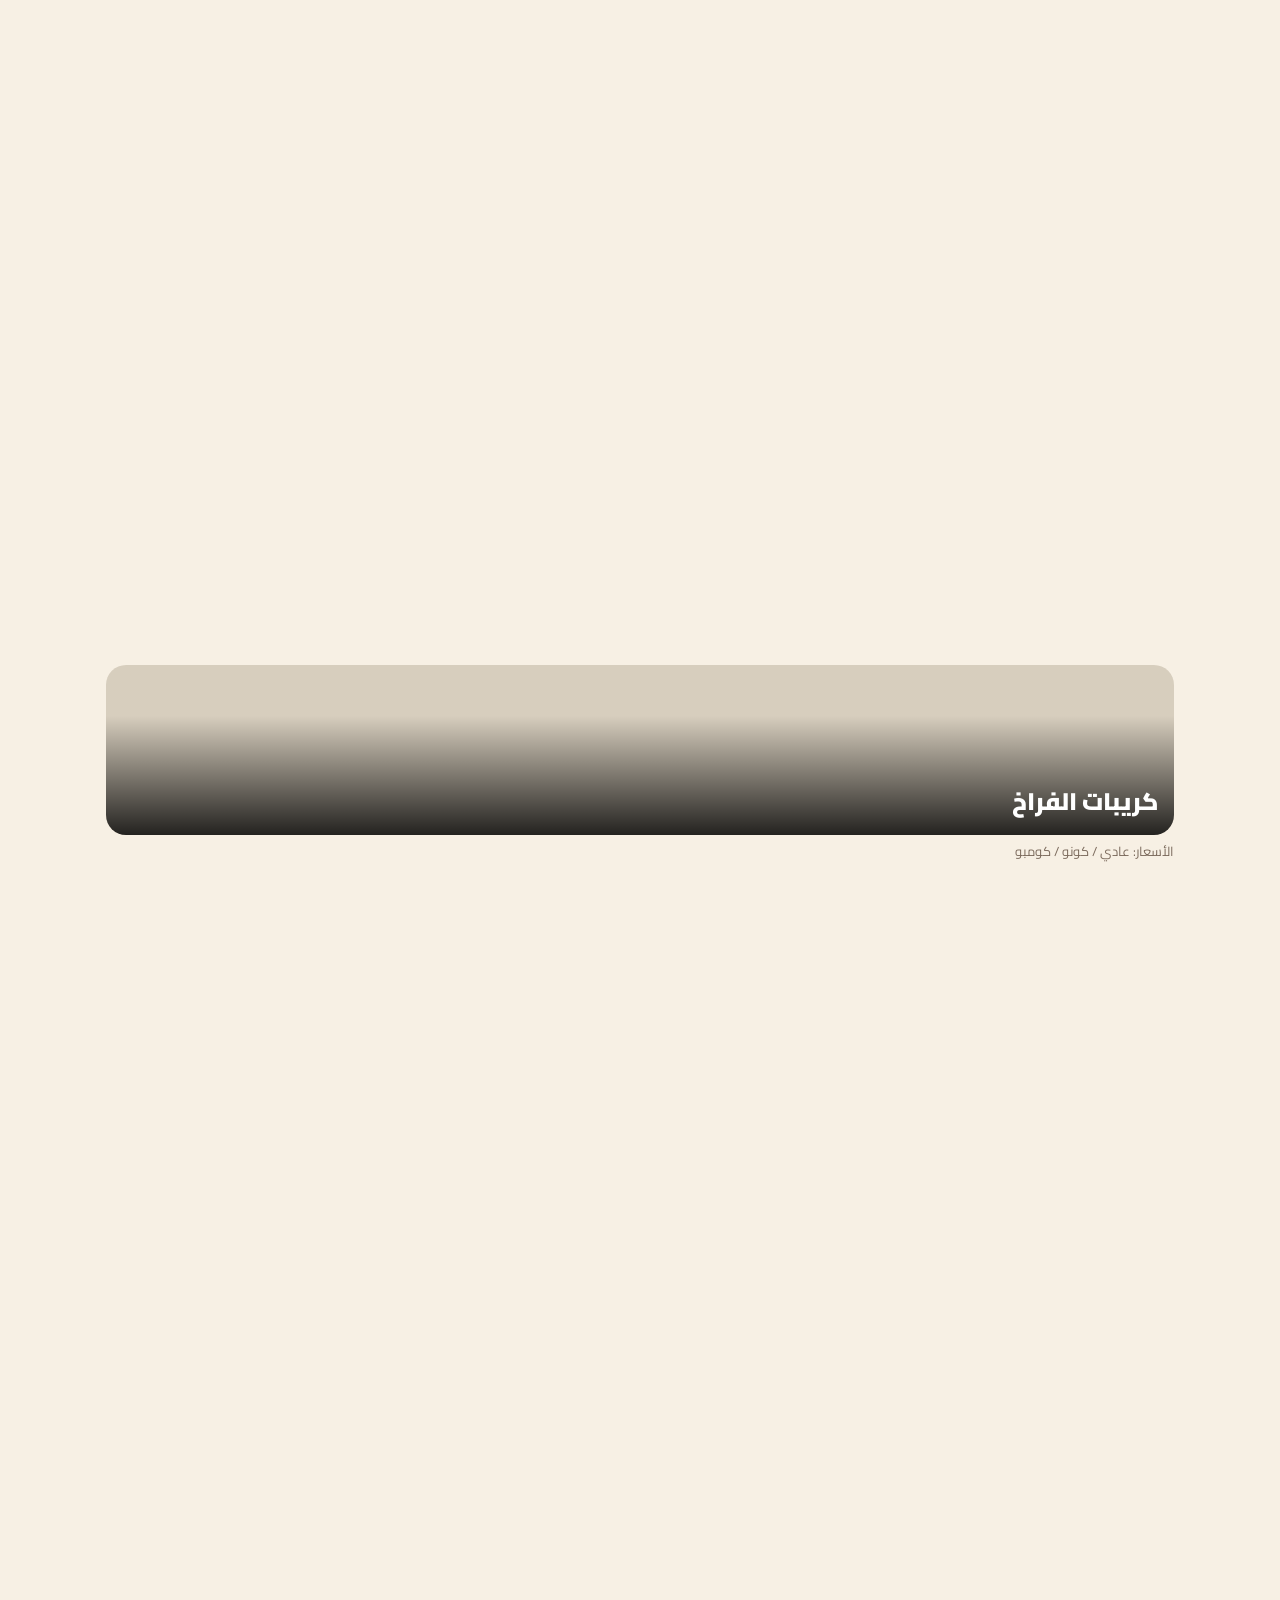
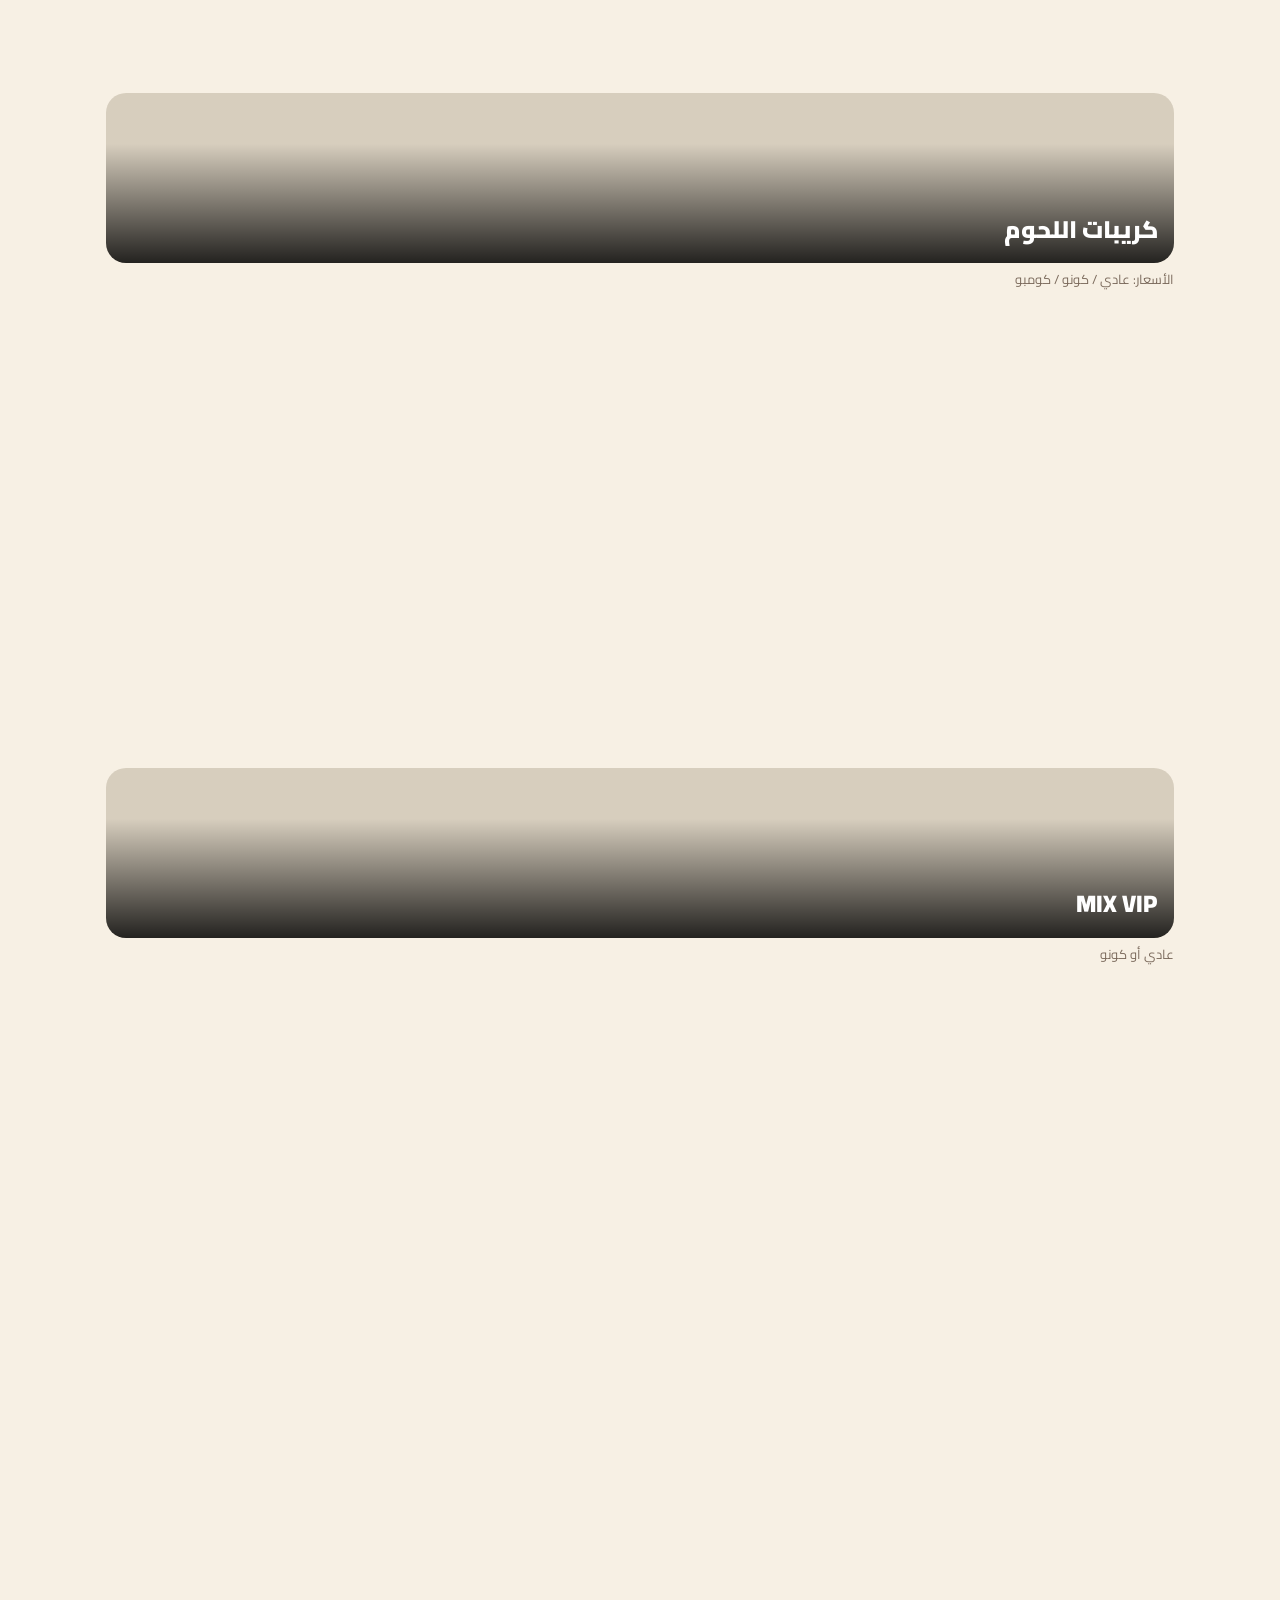
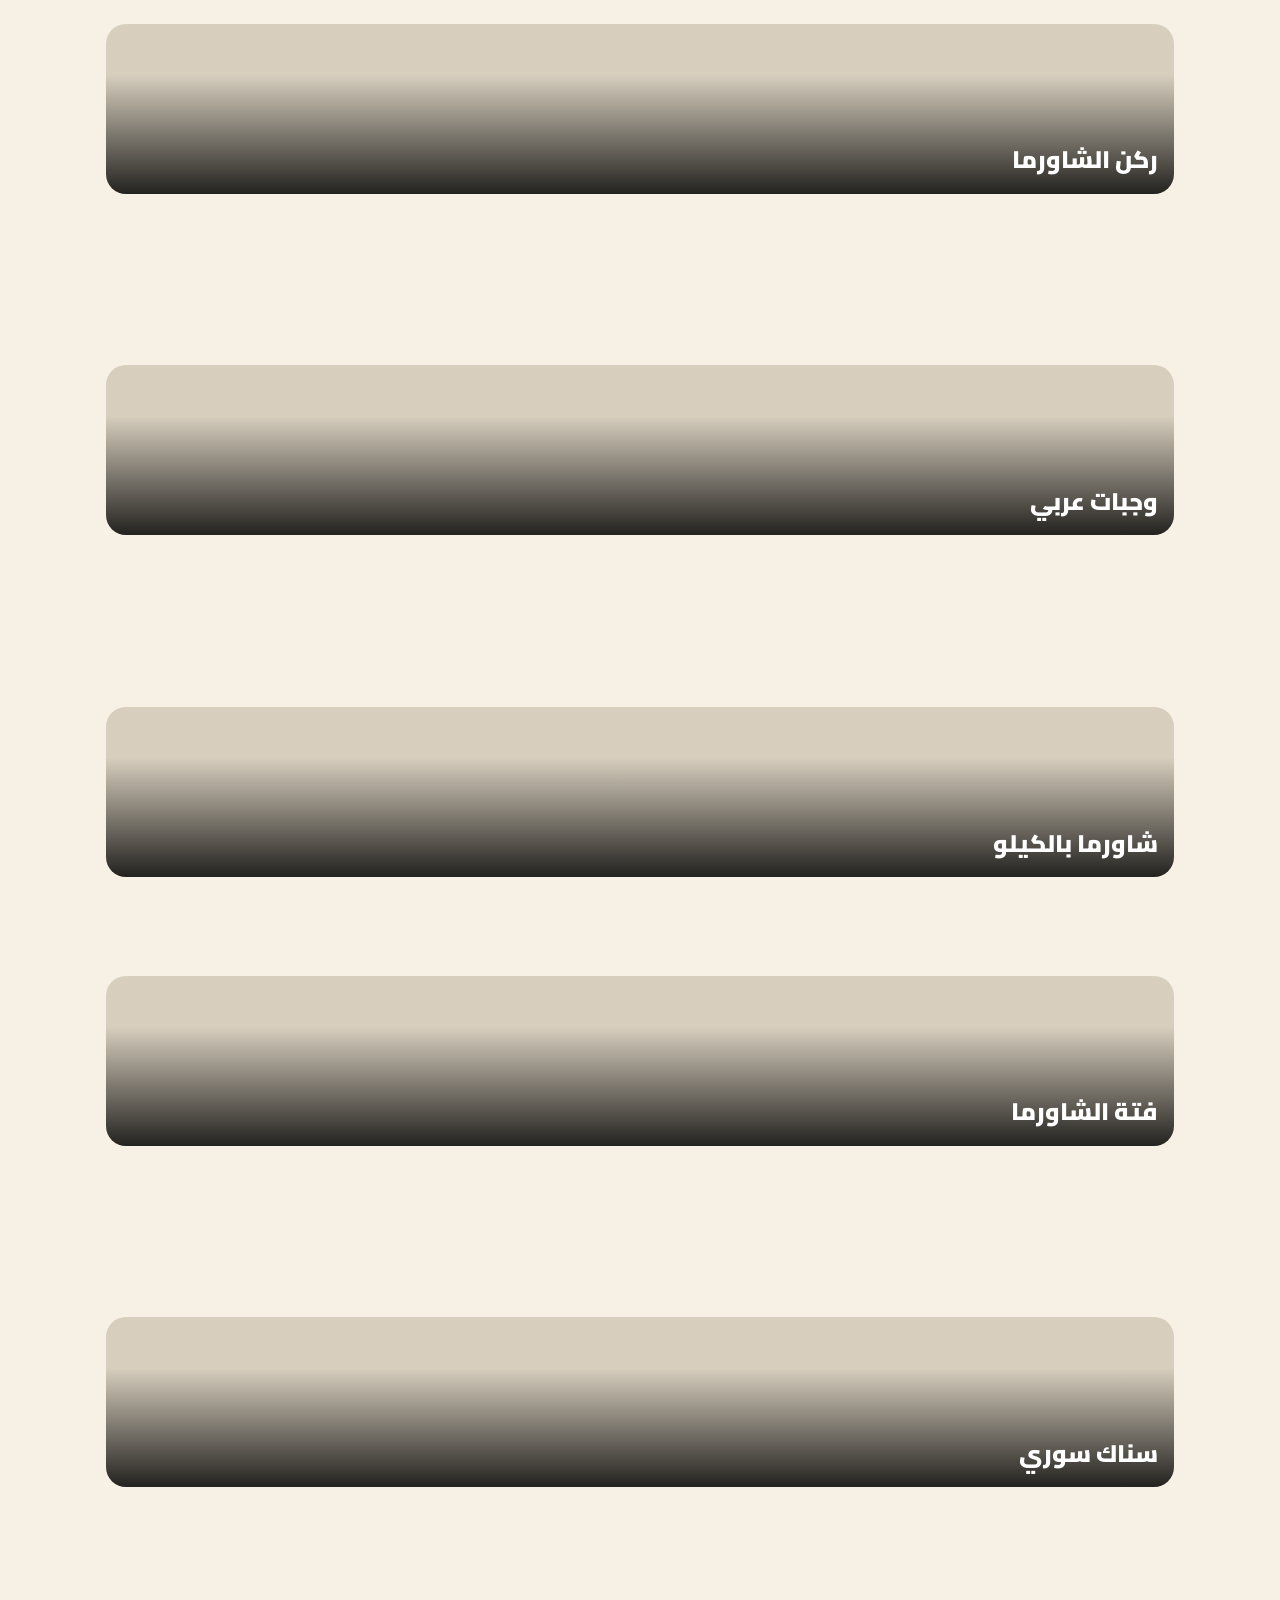
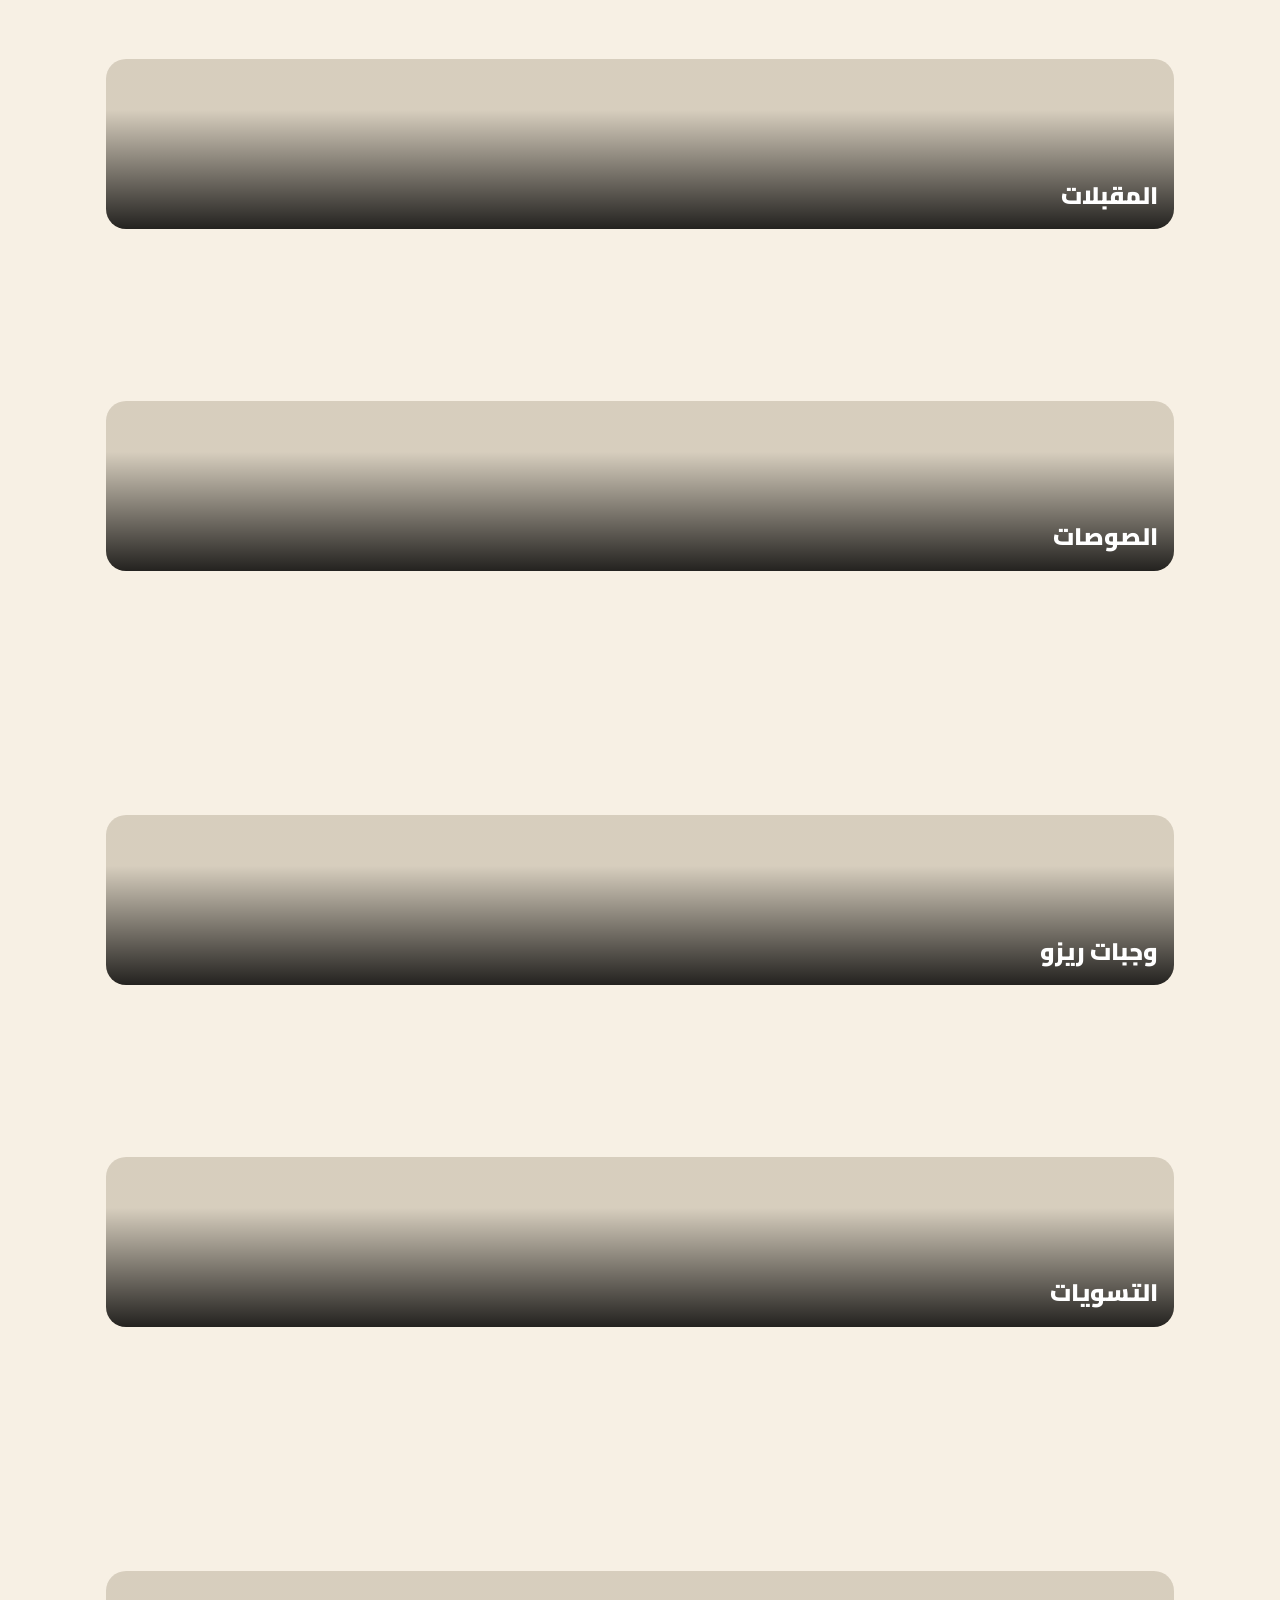
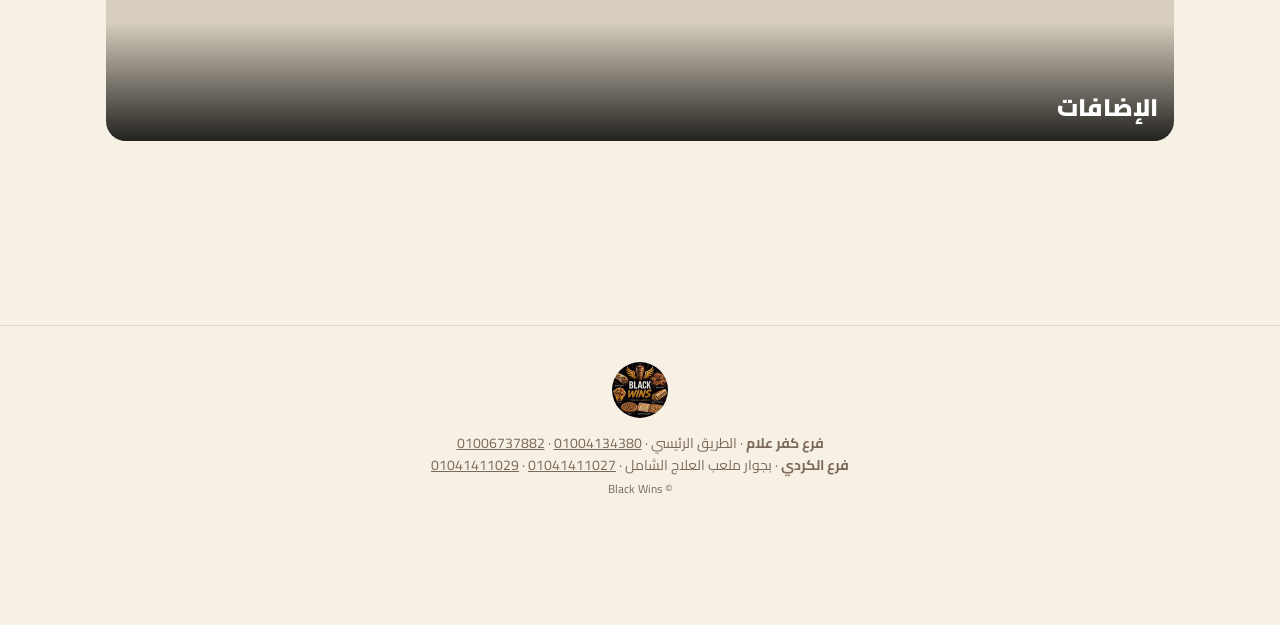
==== commit 91dcbf3c: "Fix missing newline at end of index.html Added a missing newline at the end of the HTML file." ====
--- a/index.html
+++ b/index.html
@@ -8,12 +8,13 @@
 <meta property="og:type" content="website">
 <meta property="og:title" content="Black Wins | منيو الطلبات أونلاين">
 <meta property="og:description" content="بيتزا، فطير، كريب، شاورما، مشويات. اطلب دلوقتي على واتساب.">
-<meta property="og:url" content="https://0gemy.github.io/black-wins-menu/">
-<meta property="og:image" content="https://0gemy.github.io/black-wins-menu/og.jpg">
-<meta property="og:image:width" content="1200">
-<meta property="og:image:height" content="630">
-<meta name="twitter:image" content="https://0gemy.github.io/black-wins-menu/og.jpg">
-<meta name="twitter:card" content="summary_large_image">
+<meta property="og:image" content="https://0gemy.github.io/black-wins-menu/og-v2.jpg">
+<meta property="og:image:type" content="image/jpeg">
+<meta property="og:image:alt" content="Black Wins - منيو أونلاين">
+<meta property="og:image:width" content="1254">
+<meta property="og:image:height" content="1254">
+<meta name="twitter:image" content="https://0gemy.github.io/black-wins-menu/og-v2.jpg">
+<meta name="twitter:card" content="summary">
 <link rel="icon" type="image/png" sizes="192x192" href="icon.png">
 <link rel="apple-touch-icon" href="icon-512.png">
 <script src="logo.js"></script>
@@ -105,6 +106,7 @@
   </div>
 </aside>
 <div id="toast" role="status"></div>
+<script src="bwapi.js"></script>
 <script src="data.js"></script>
 <script src="app.js"></script>
 </body>
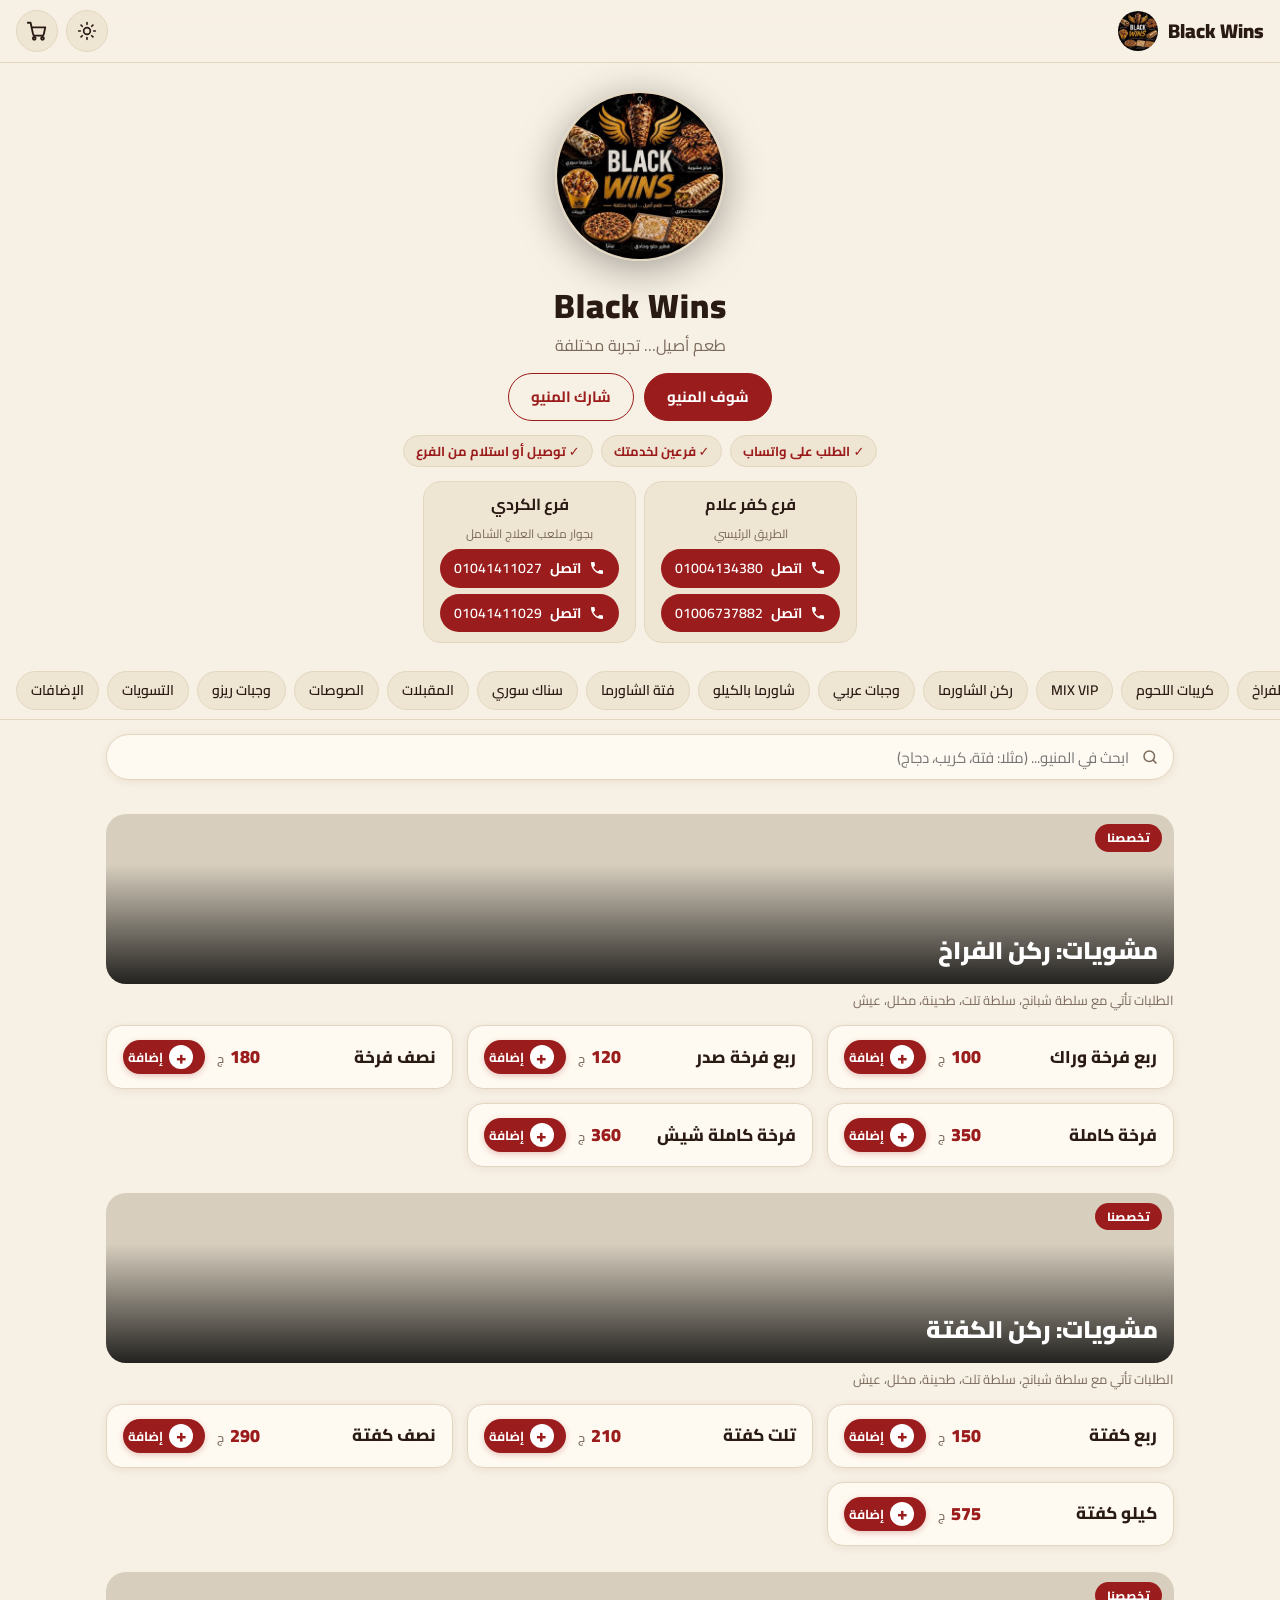
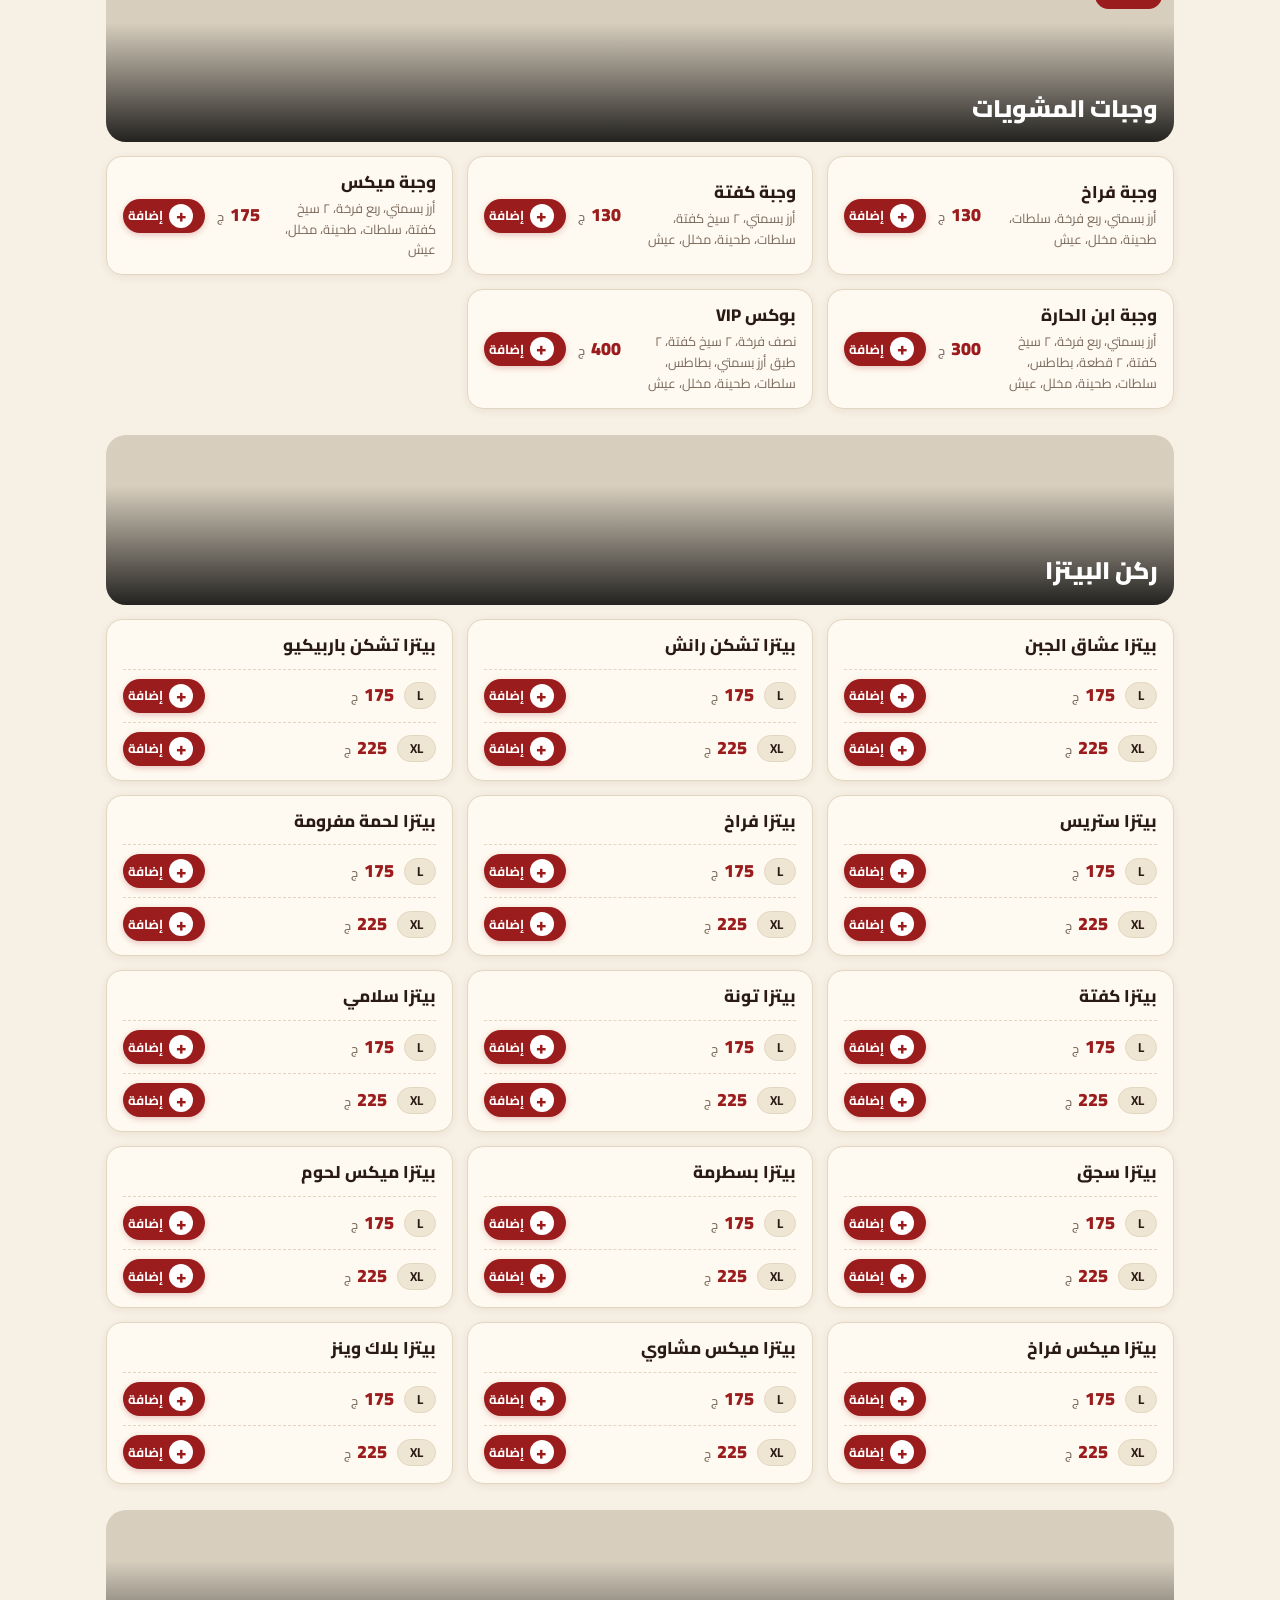
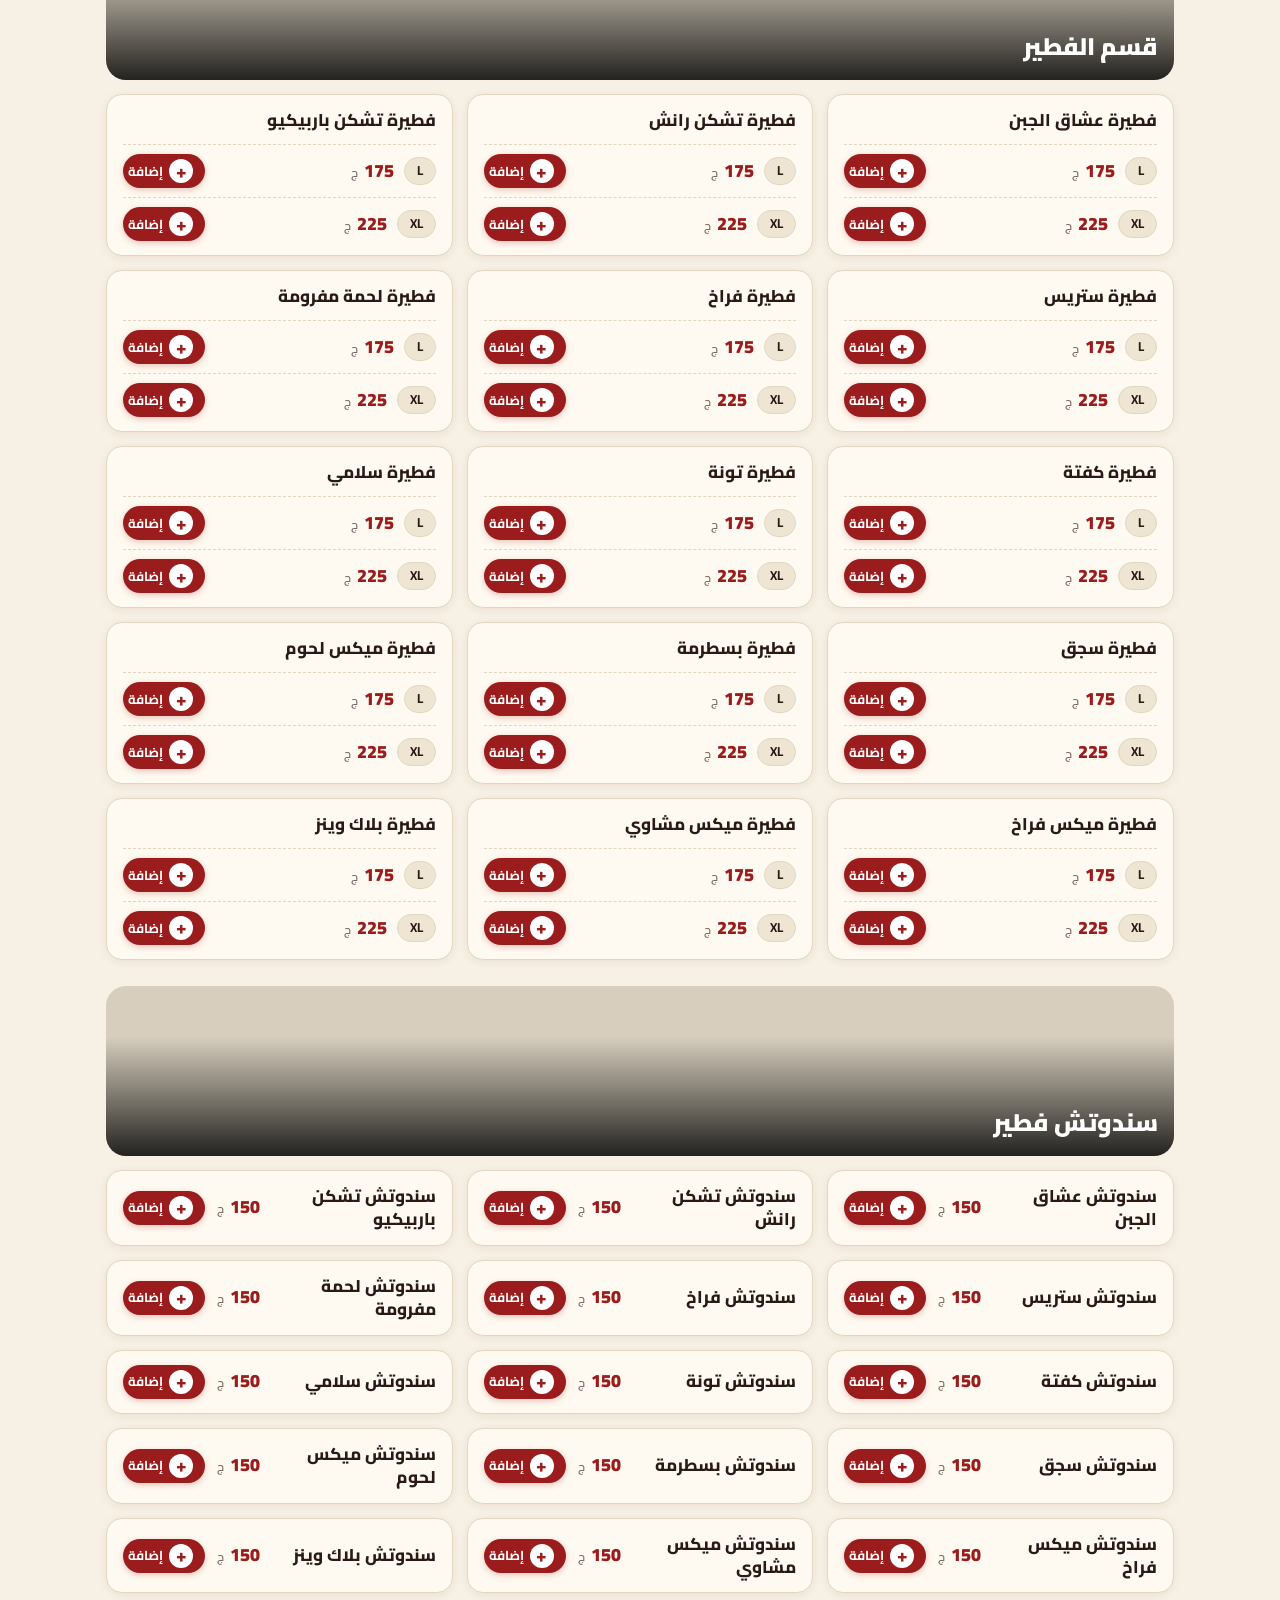
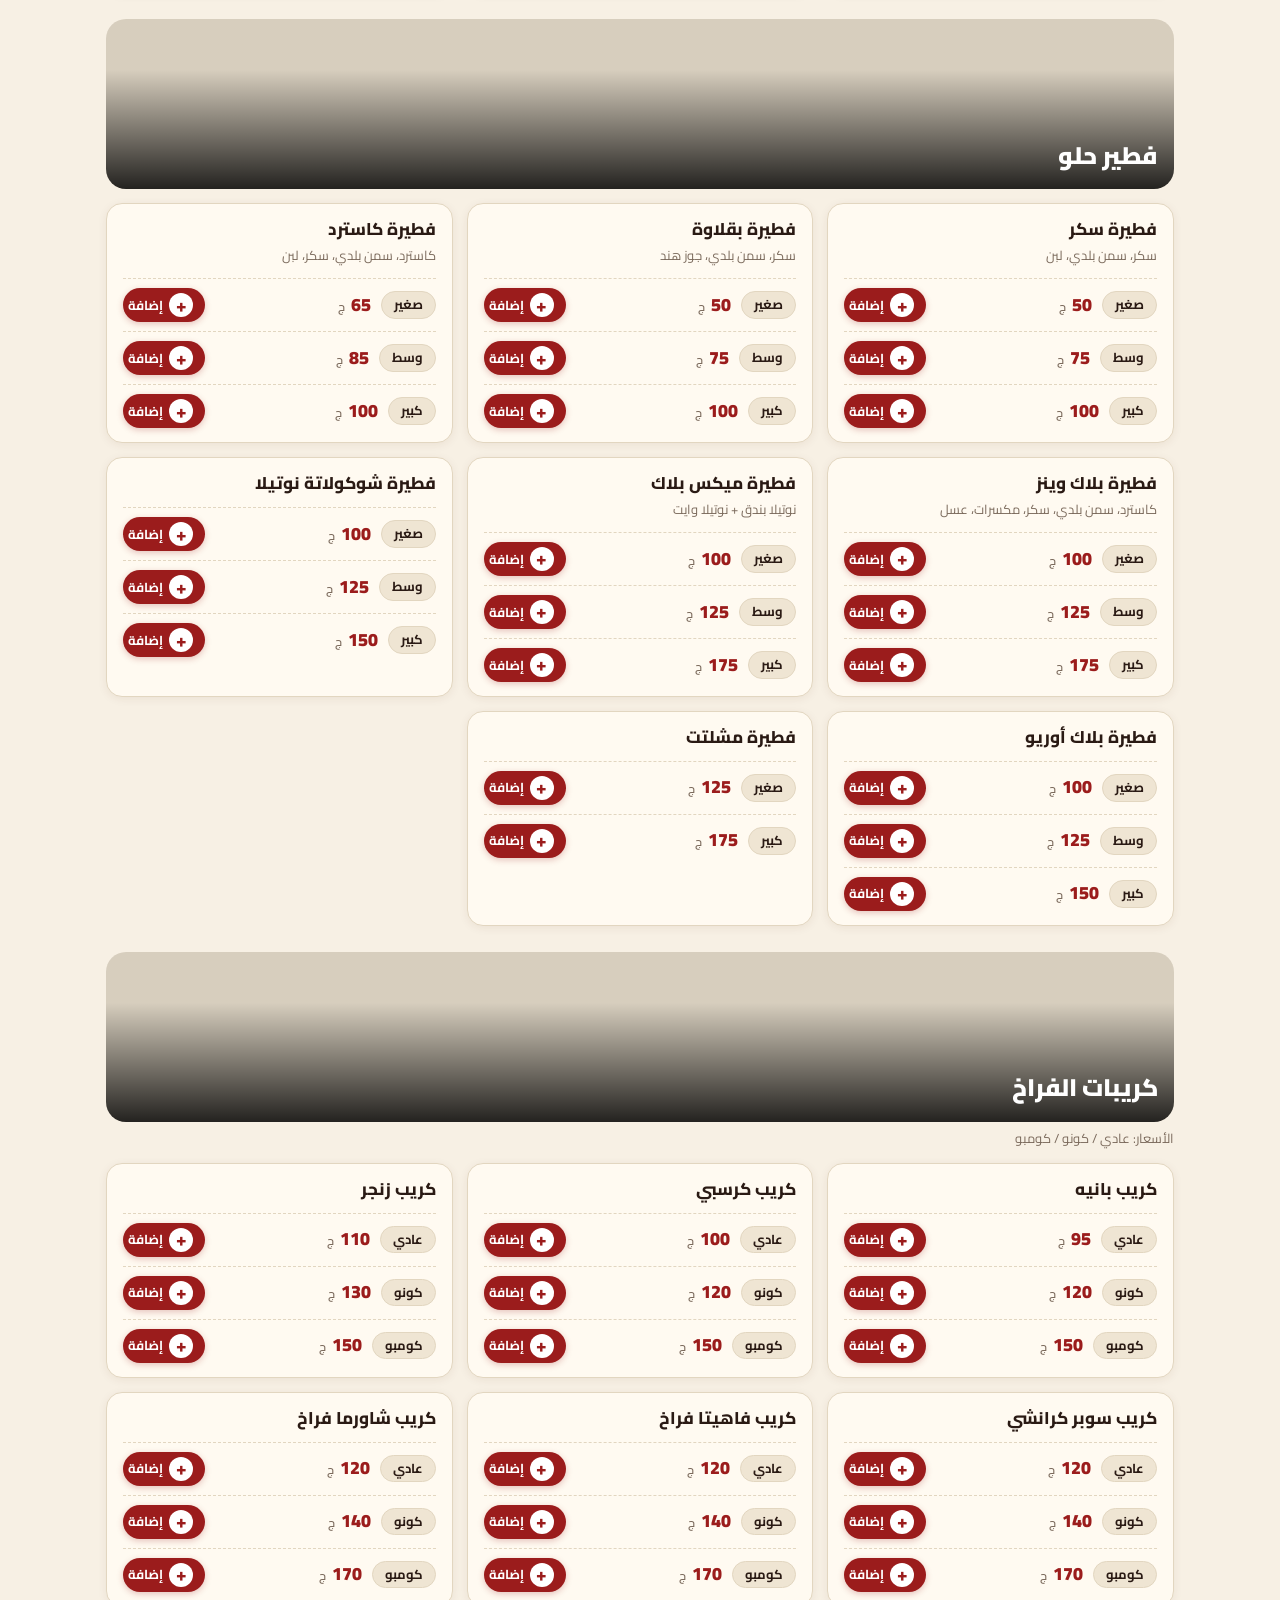
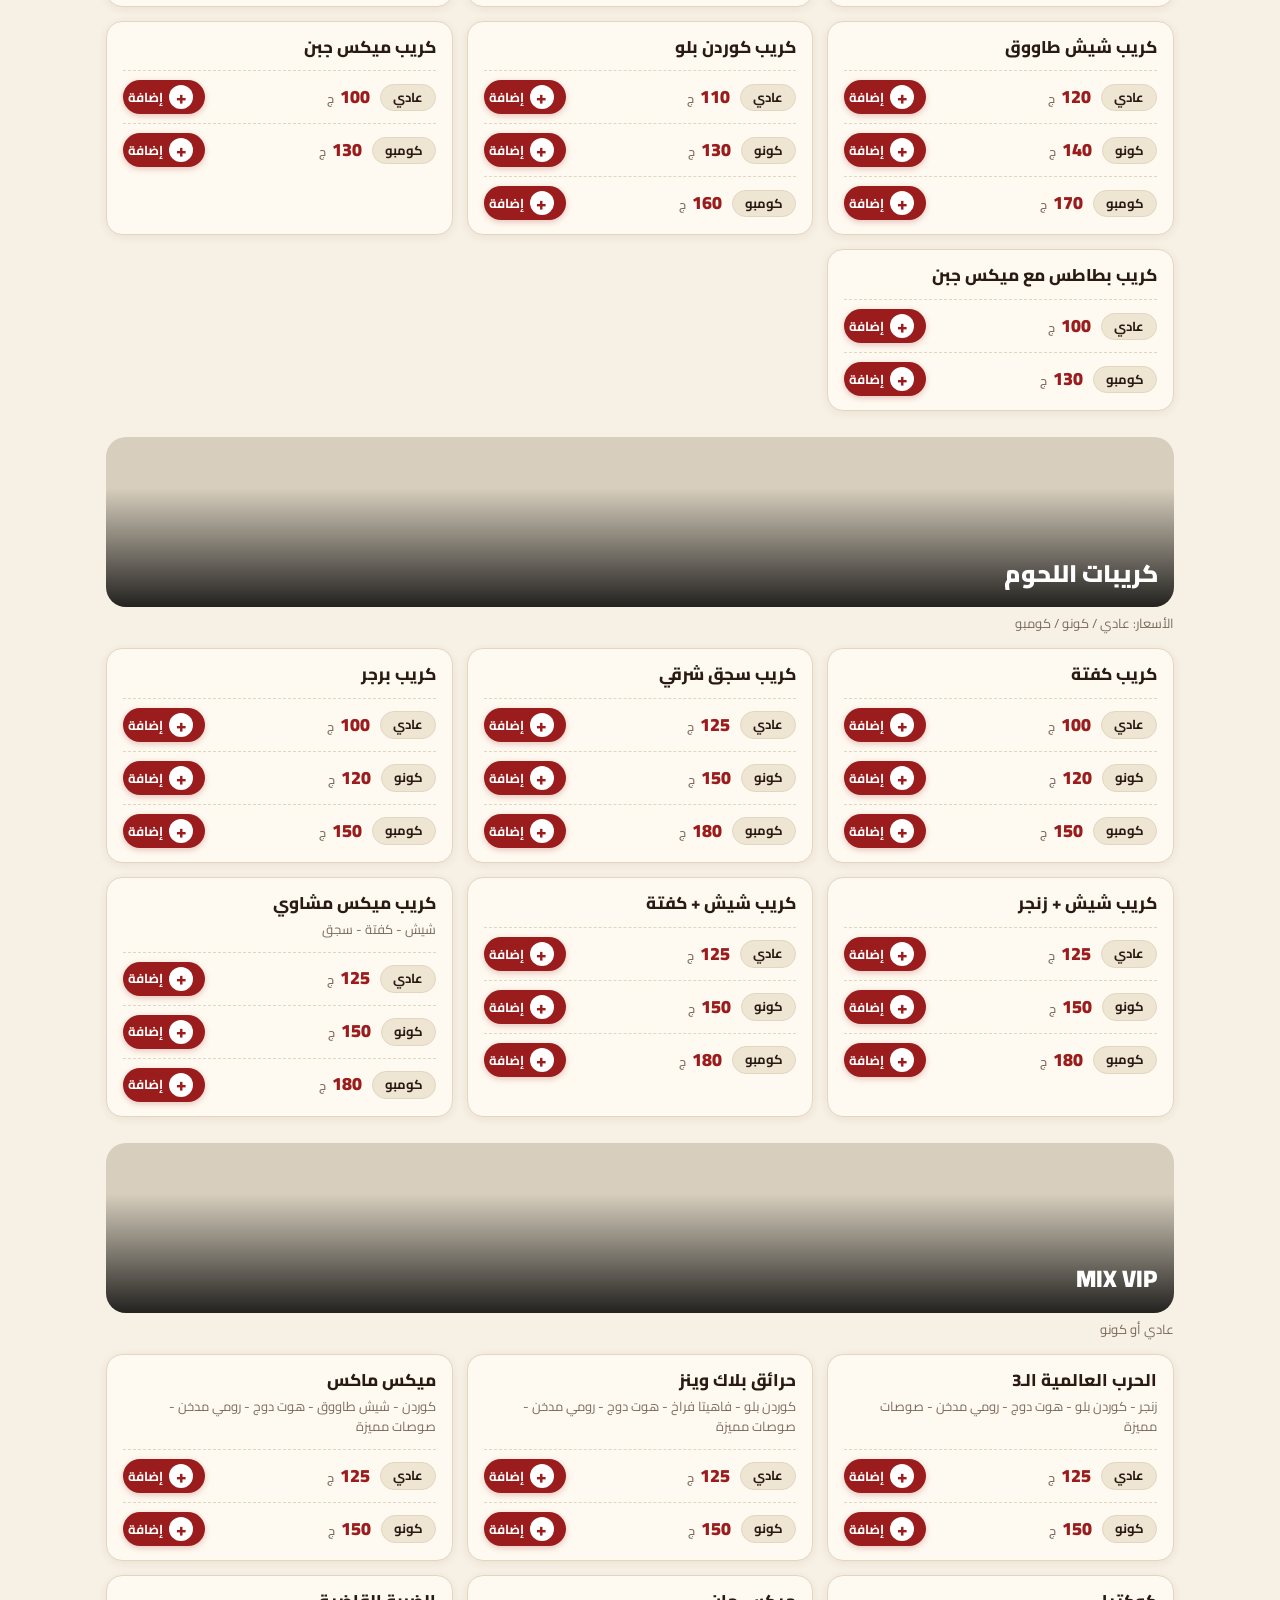
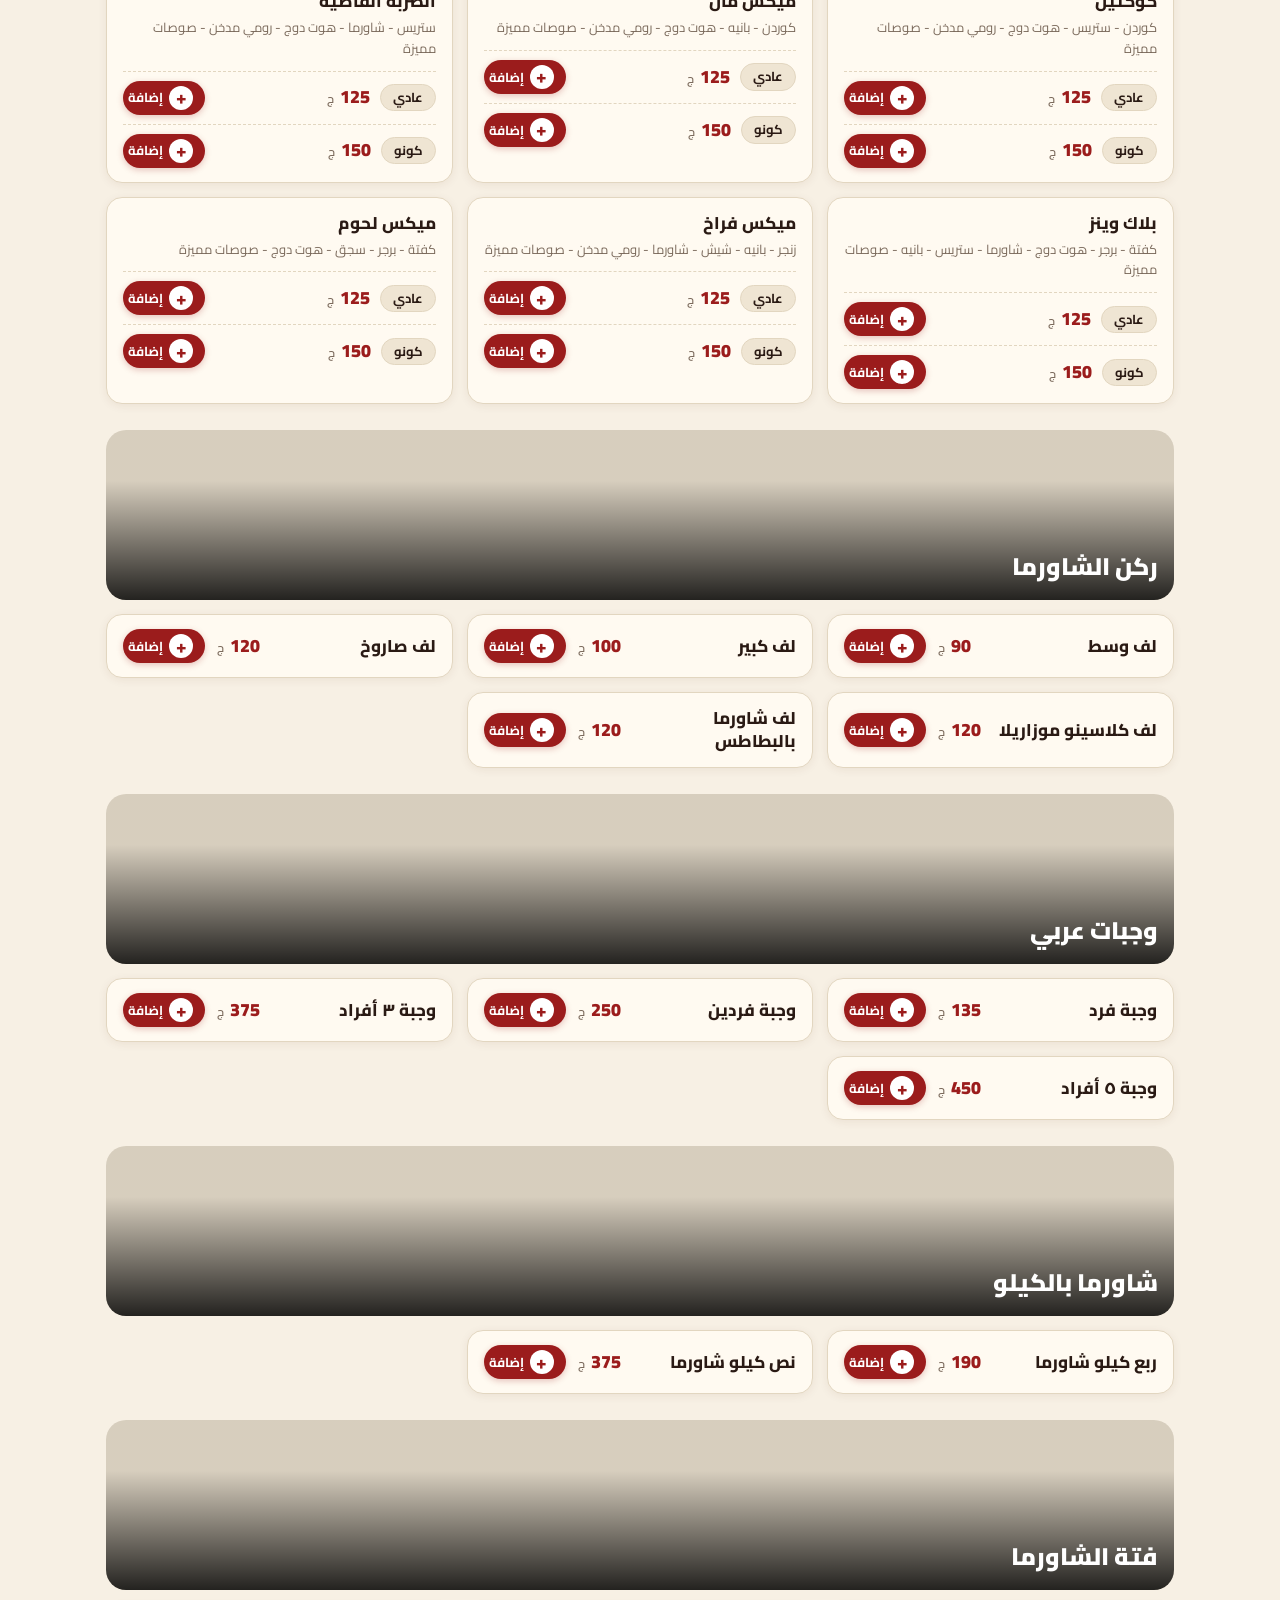
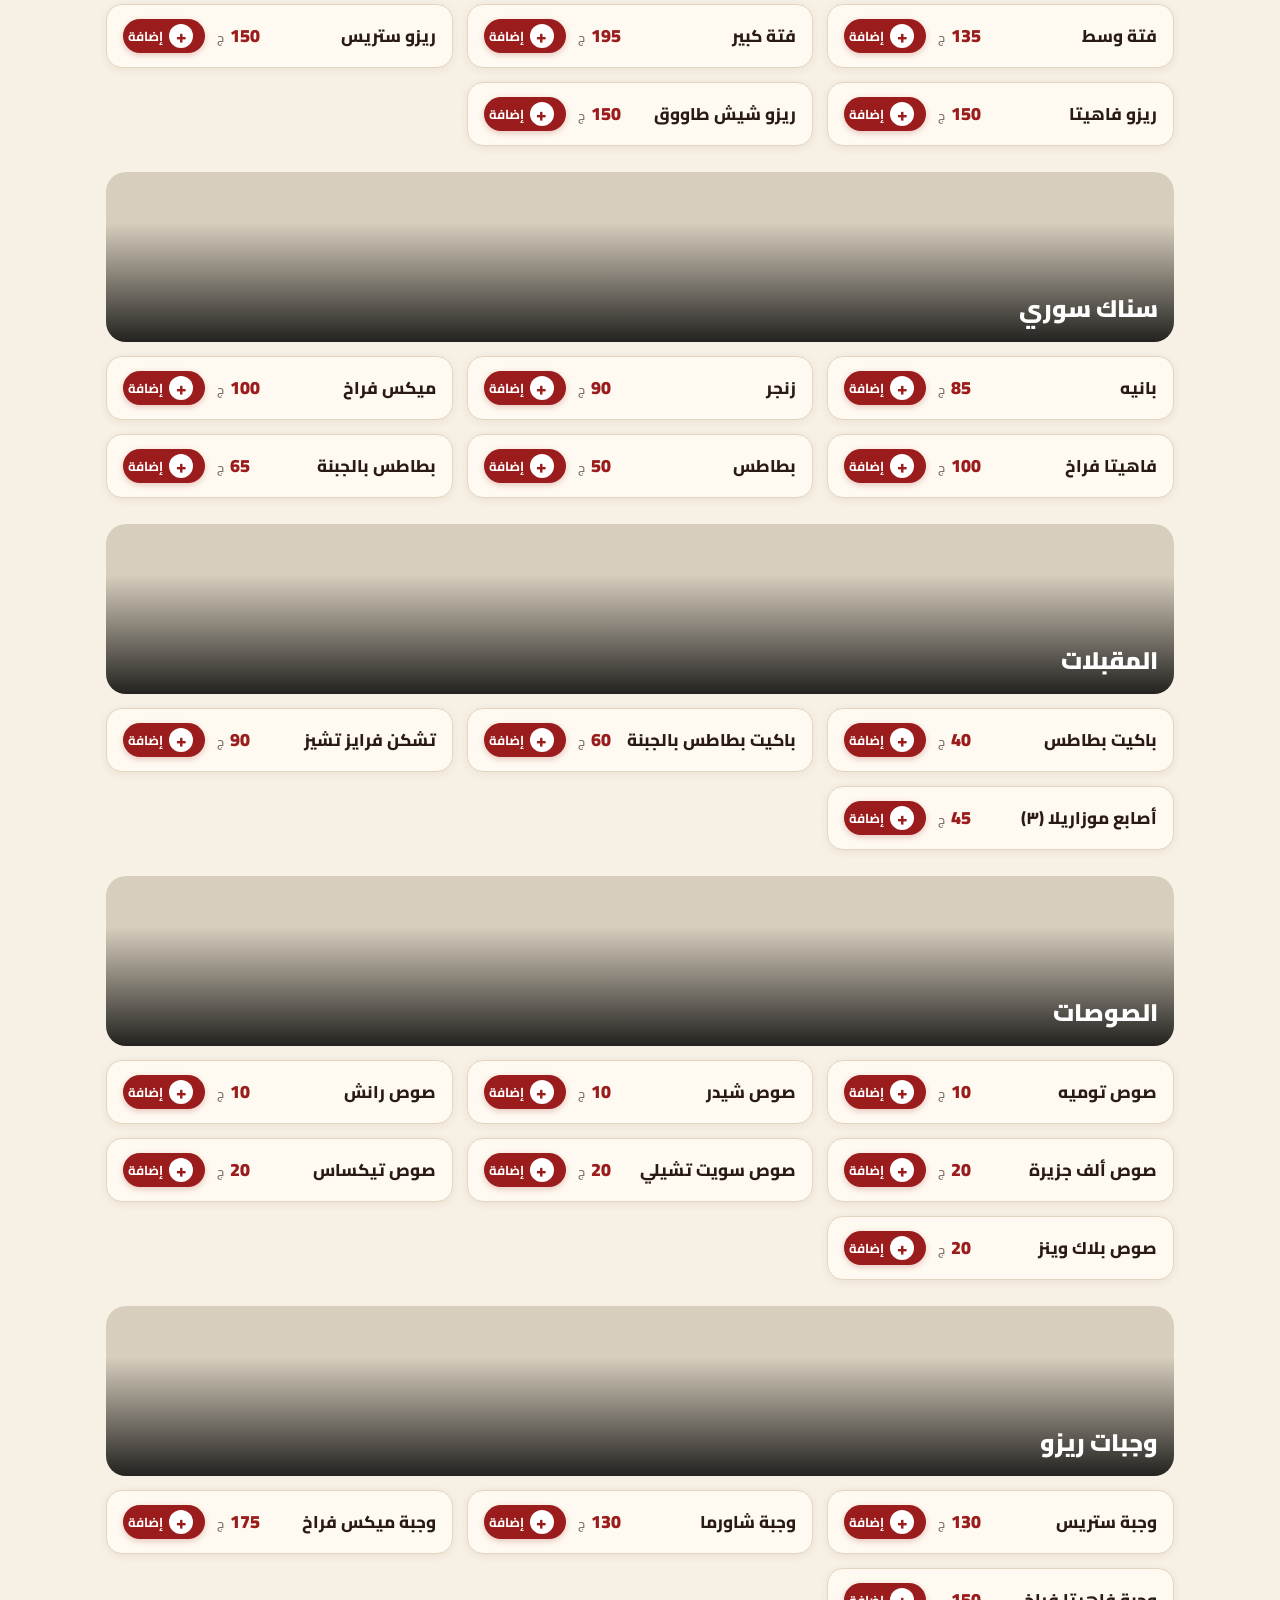
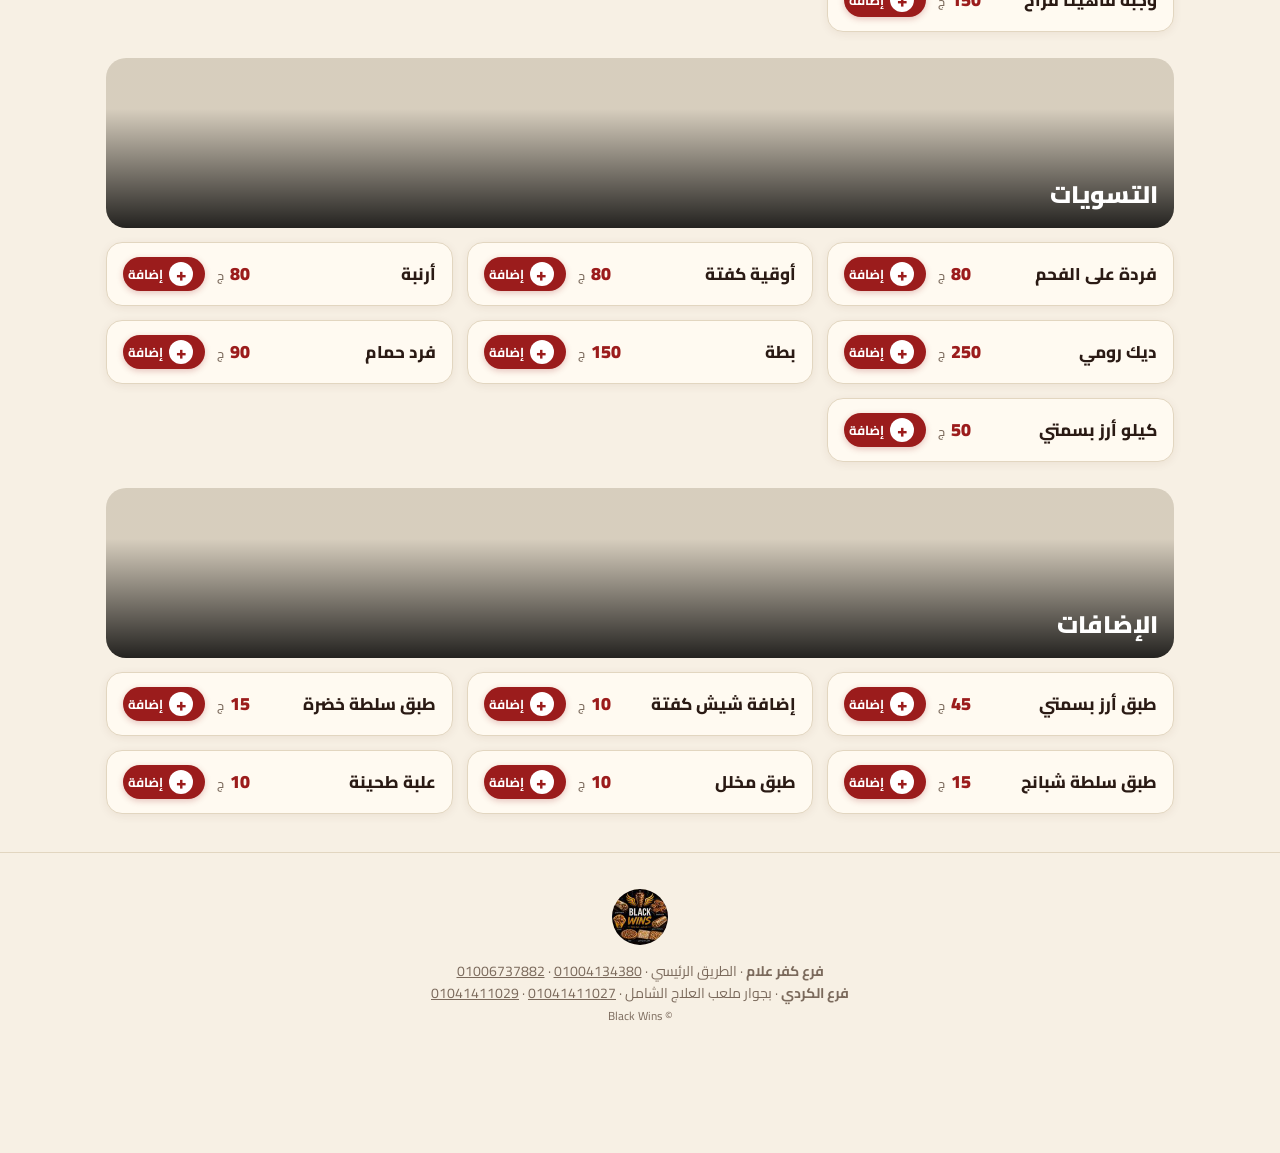
==== commit 3e28a0f8: "Add cache-busting version to app.js script" ====
--- a/index.html
+++ b/index.html
@@ -108,6 +108,6 @@
 <div id="toast" role="status"></div>
 <script src="bwapi.js"></script>
 <script src="data.js"></script>
-<script src="app.js"></script>
+<script src="app.js?v=2"></script>
 </body>
 </html>
--- a/style.css
+++ b/style.css
@@ -202,3 +202,10 @@
 .banner{position:relative}
 .banner .tag{position:absolute;top:10px;inset-inline-start:12px;background:var(--ac);color:var(--ac-fg);font-size:12px;font-weight:800;padding:4px 12px;border-radius:99px}
 #cartList .inote{order:9;flex-basis:100%;font:inherit;font-size:13px;padding:8px 12px;border:1px dashed var(--line);border-radius:10px;background:var(--bg2);color:var(--fg)}
+
+/* item thumbnails from the dashboard */
+.card.hasimg{display:grid;grid-template-columns:76px minmax(0,1fr);column-gap:12px;align-items:start}
+.card.hasimg .thumb{grid-column:1;grid-row:1 / span 2;width:76px;height:76px;border-radius:12px;object-fit:cover;border:1px solid var(--line);background:var(--bg2);display:block}
+.card.hasimg .hd{grid-column:2;grid-row:1}
+.card.hasimg .vars{grid-column:2;grid-row:2}
+@media(max-width:400px){.card.hasimg{grid-template-columns:64px minmax(0,1fr);column-gap:10px}.card.hasimg .thumb{width:64px;height:64px}}
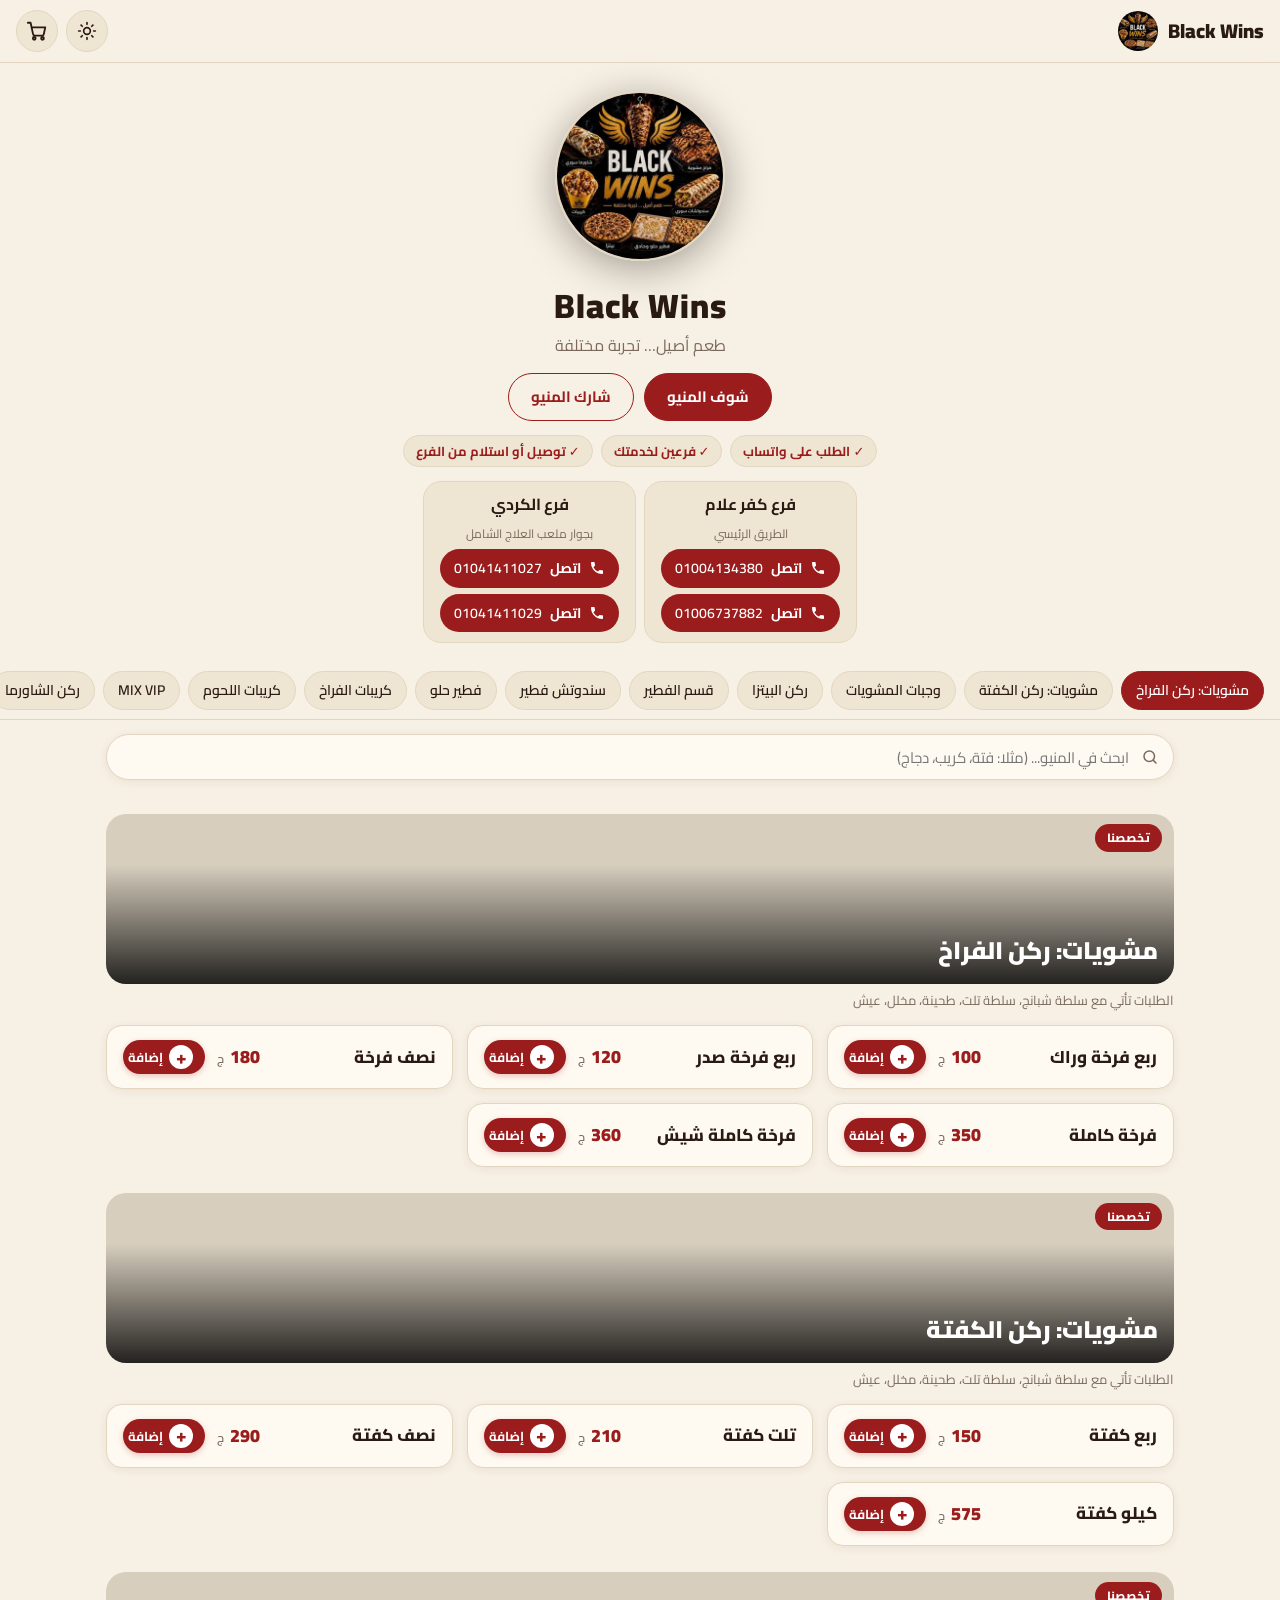
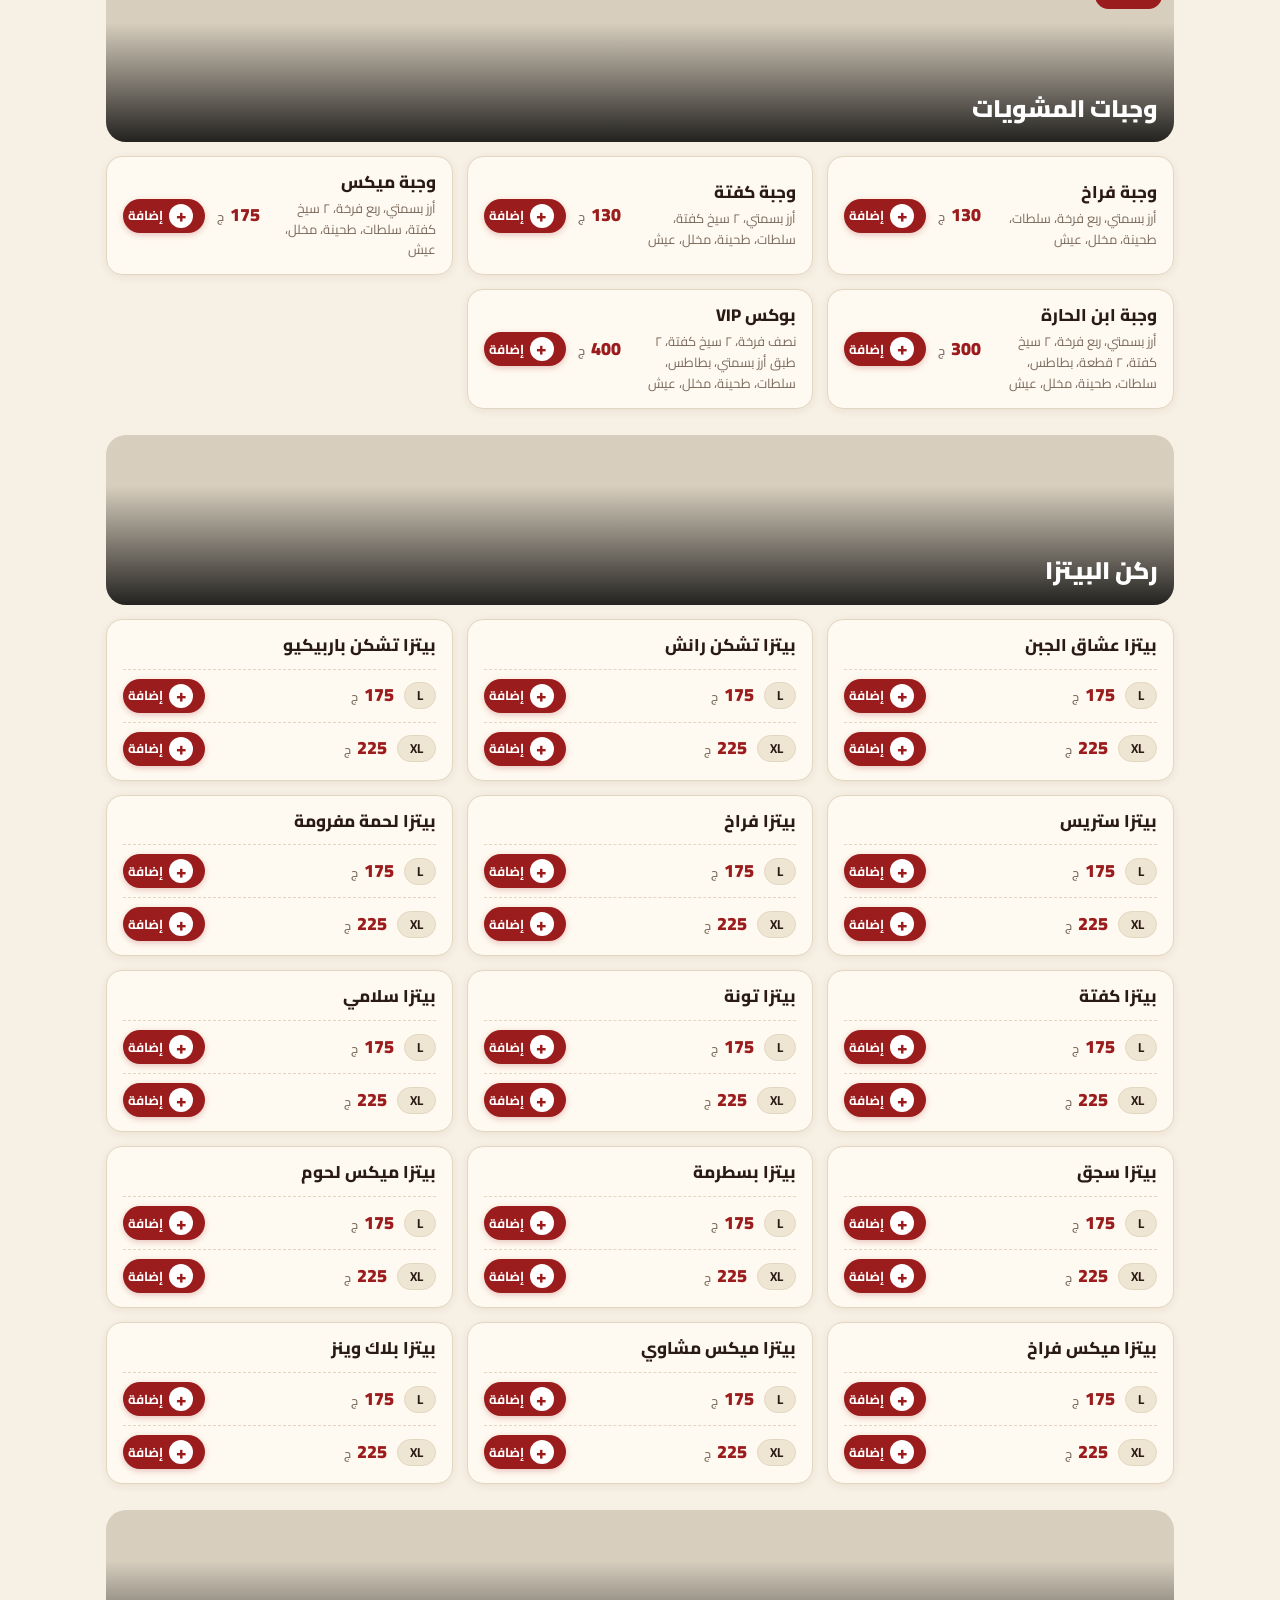
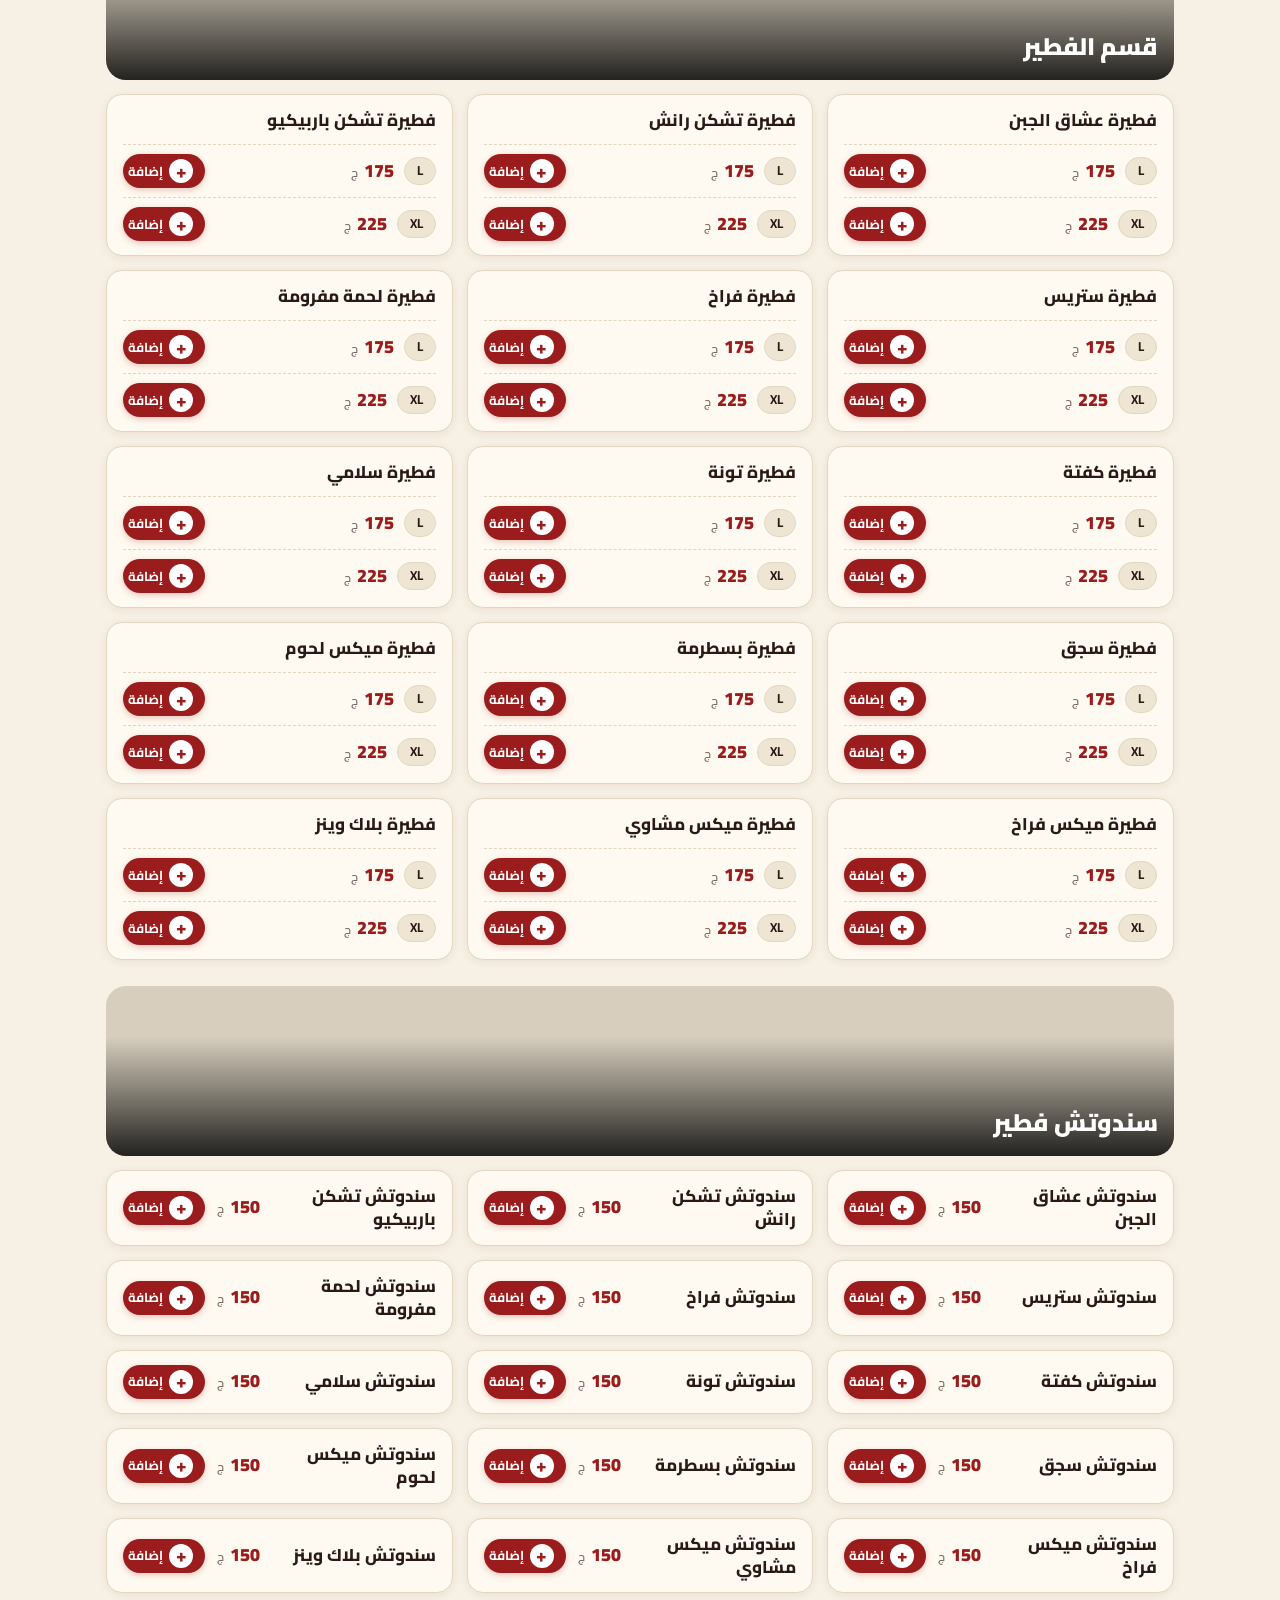
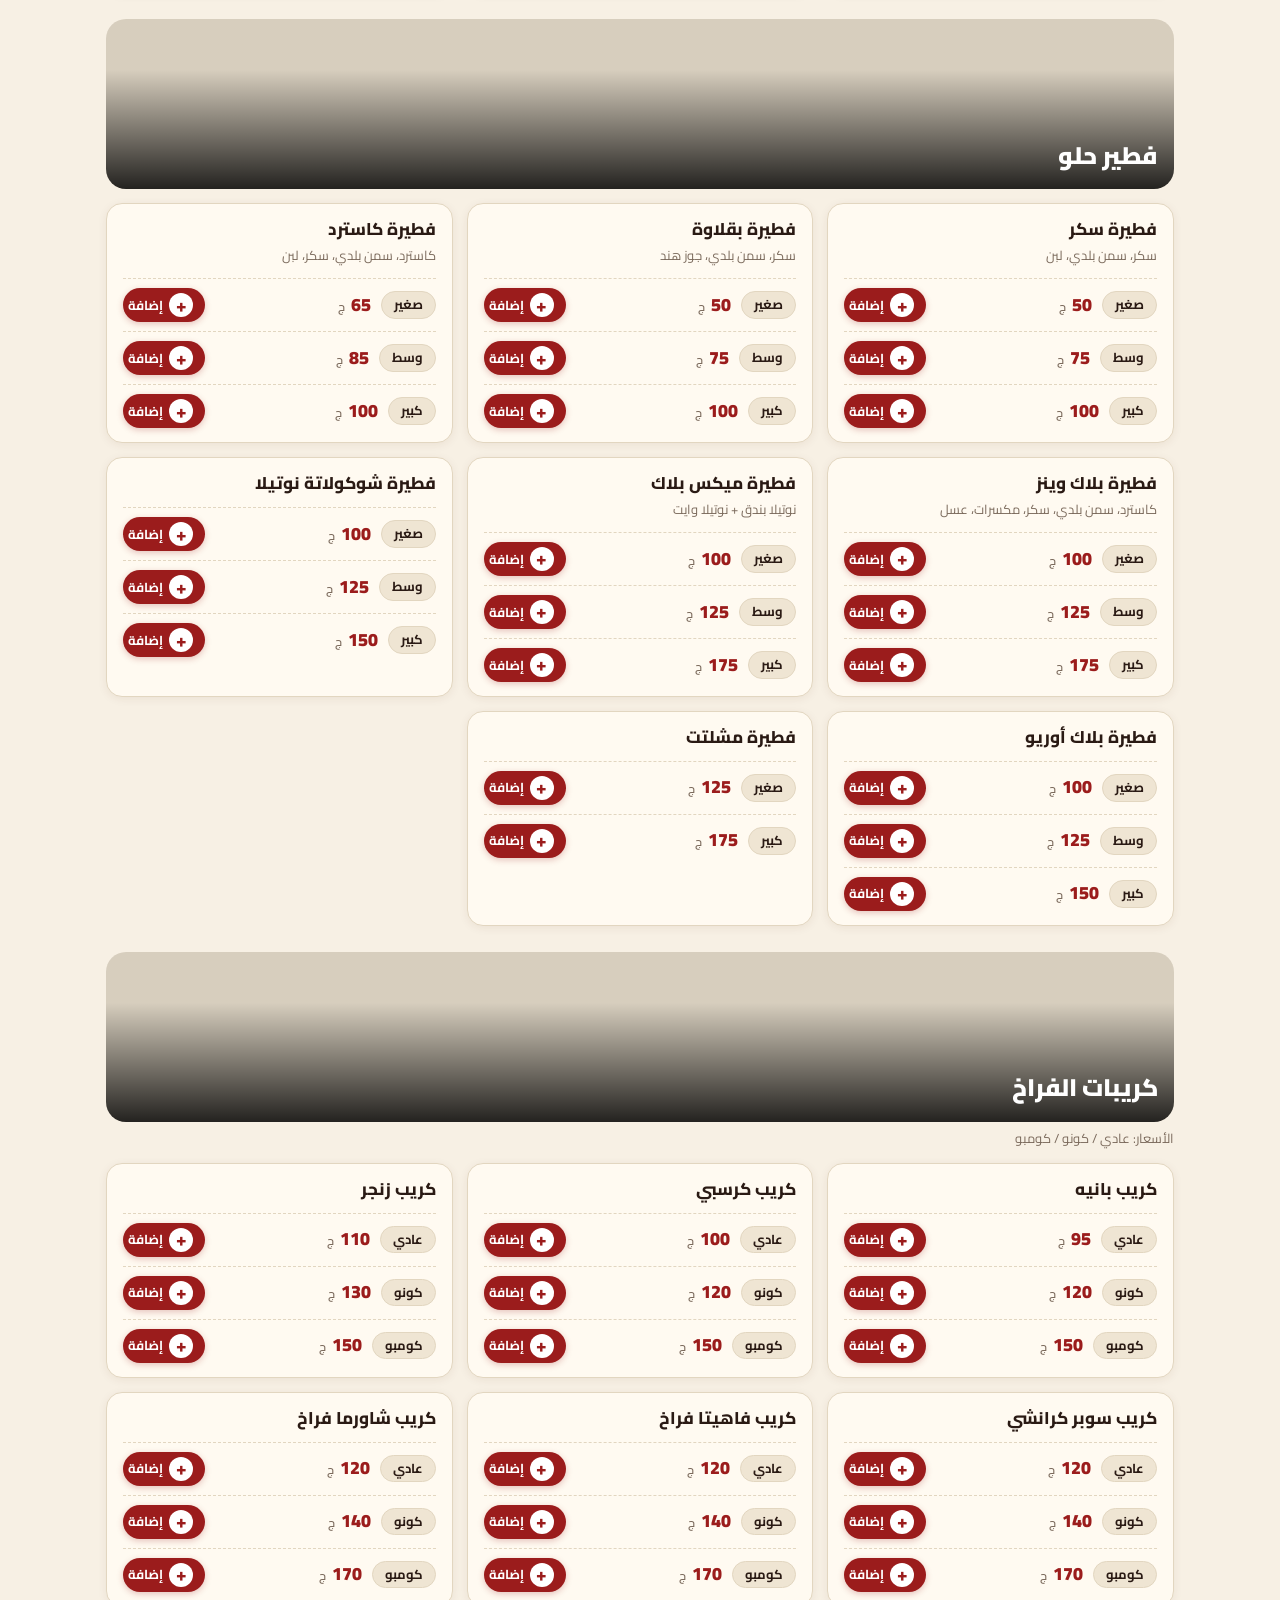
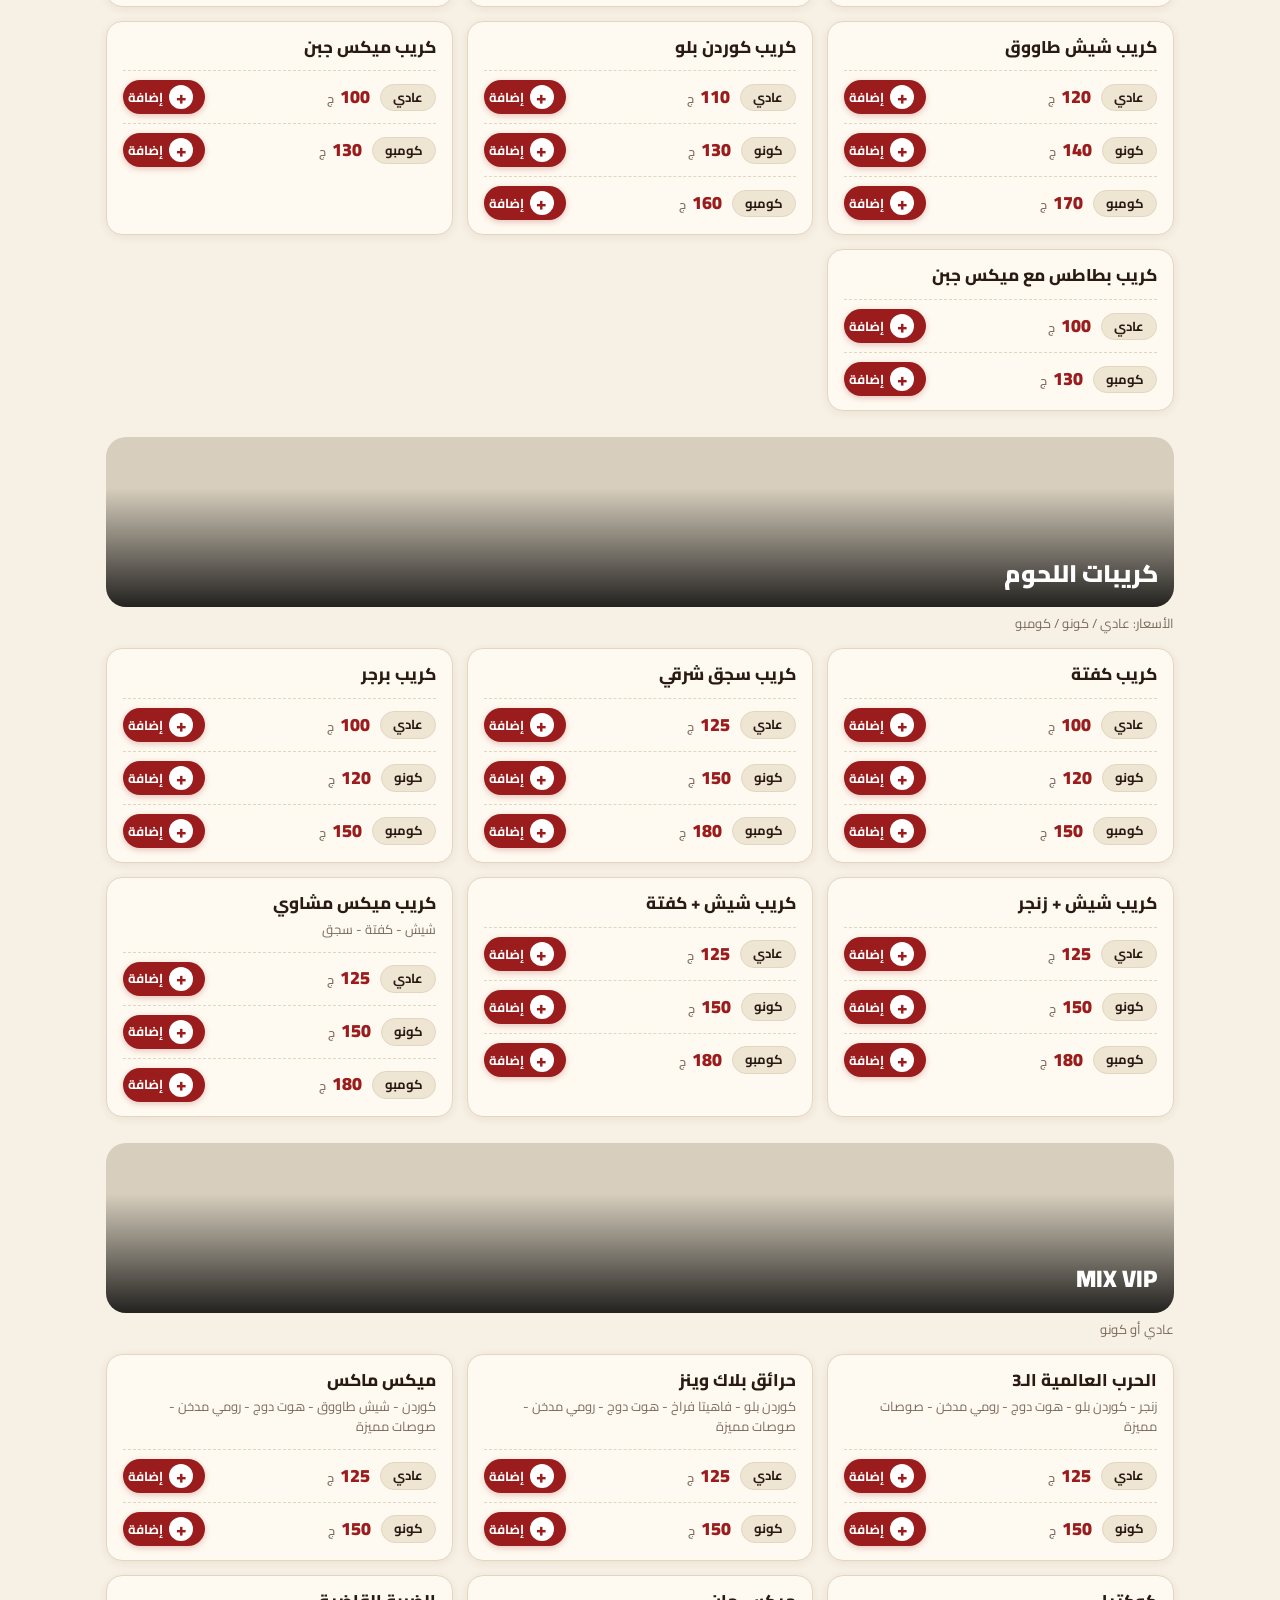
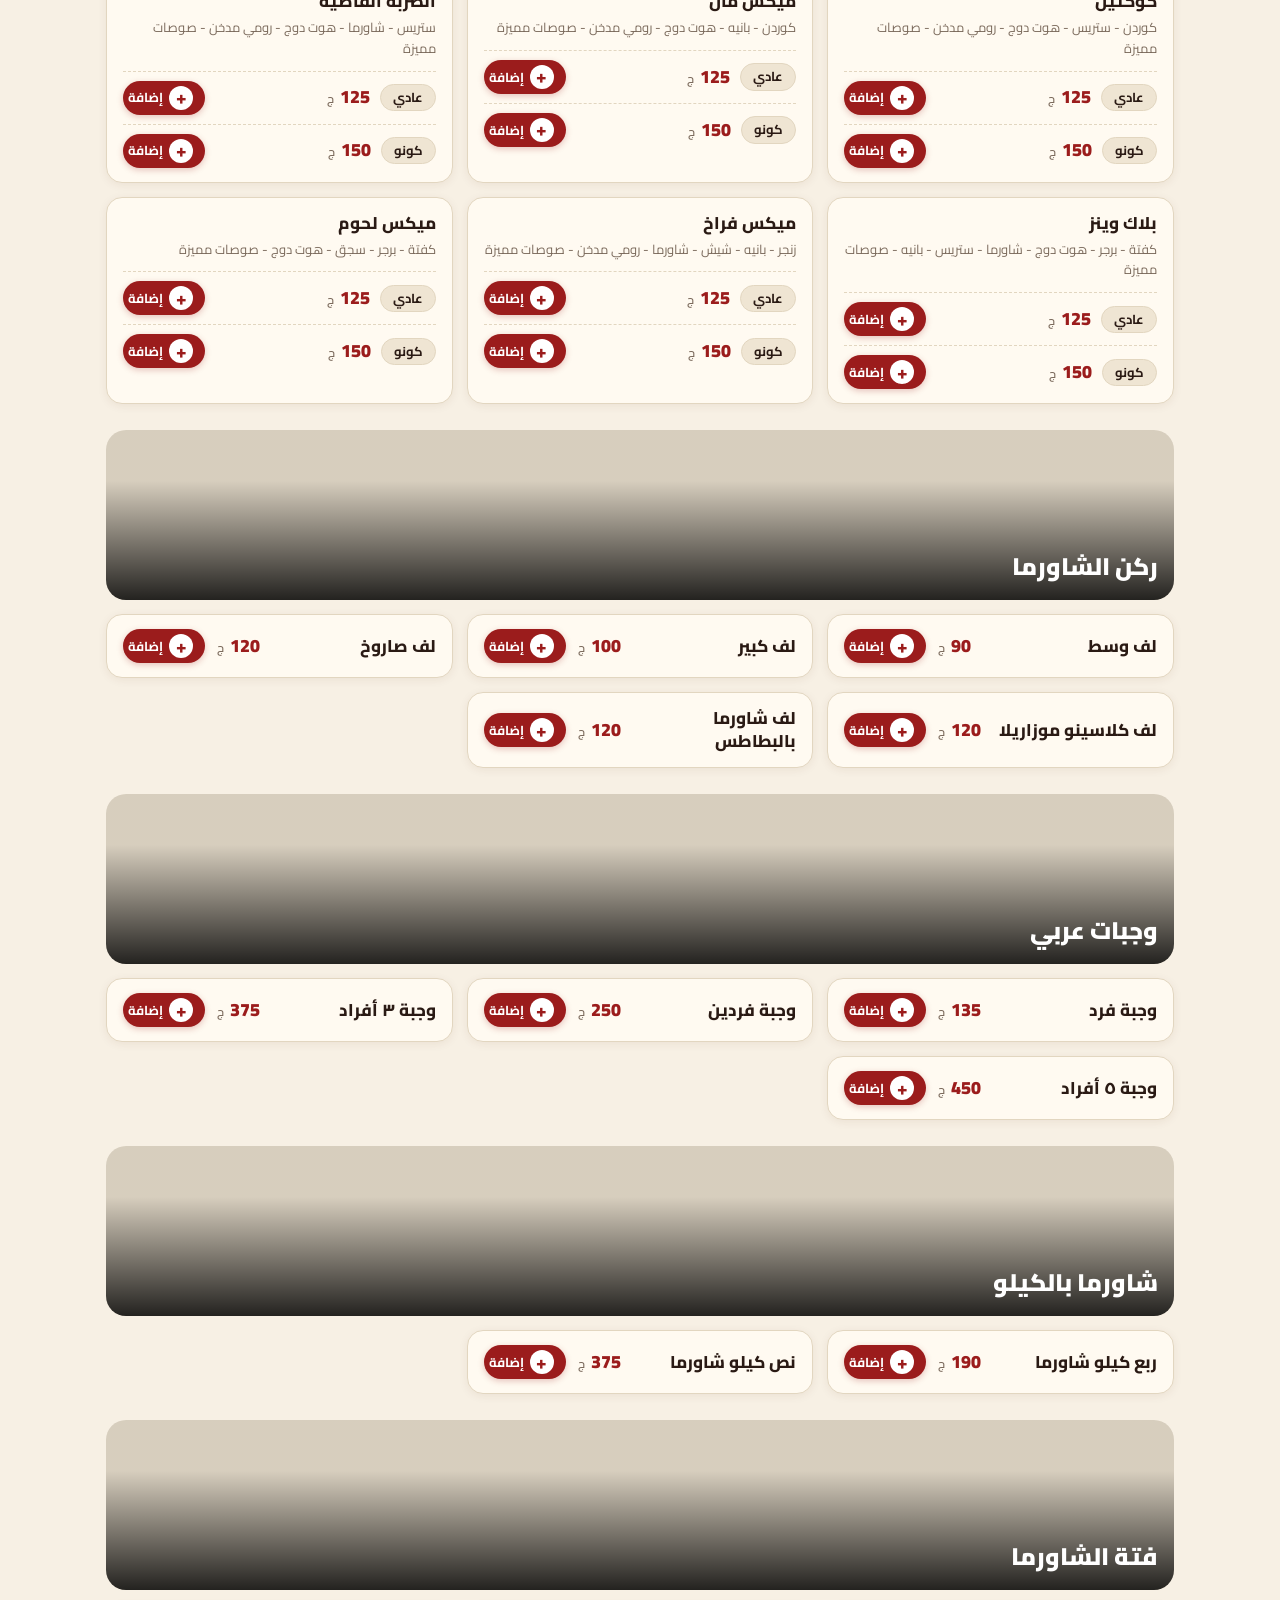
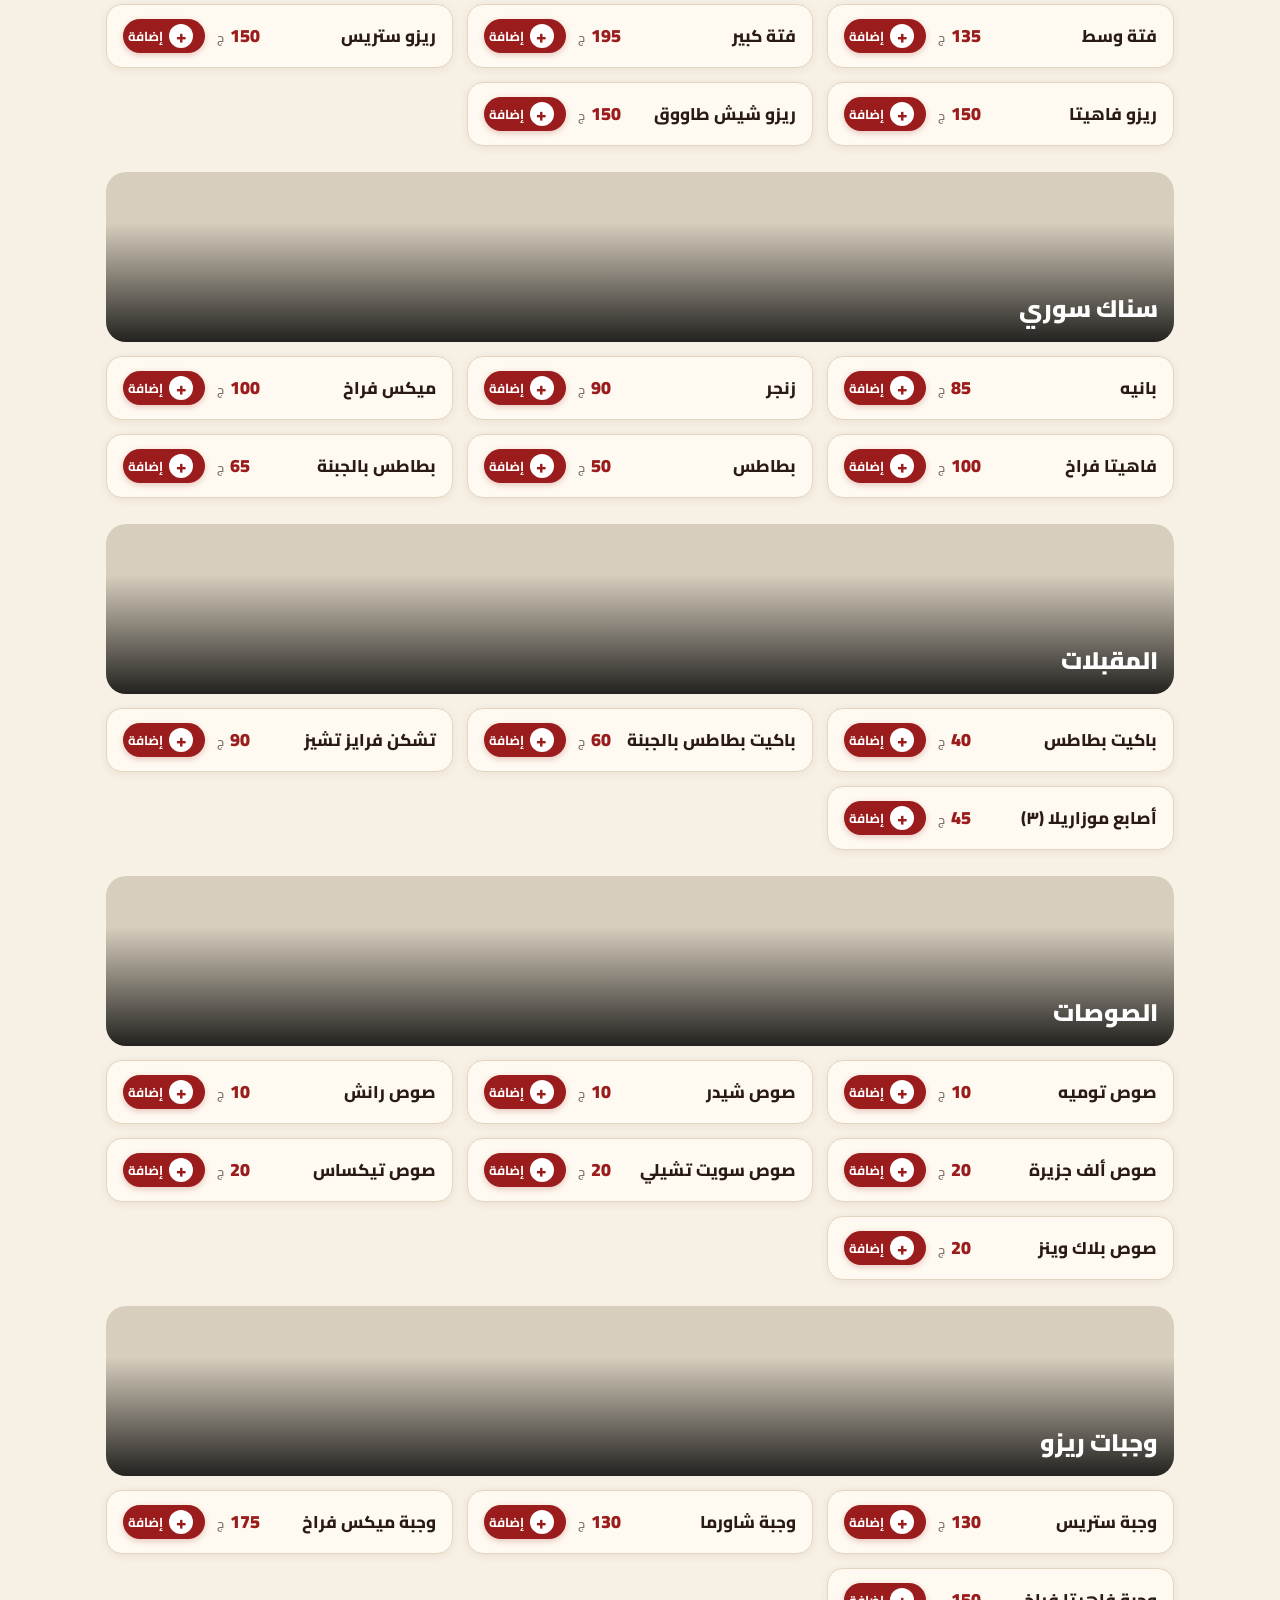
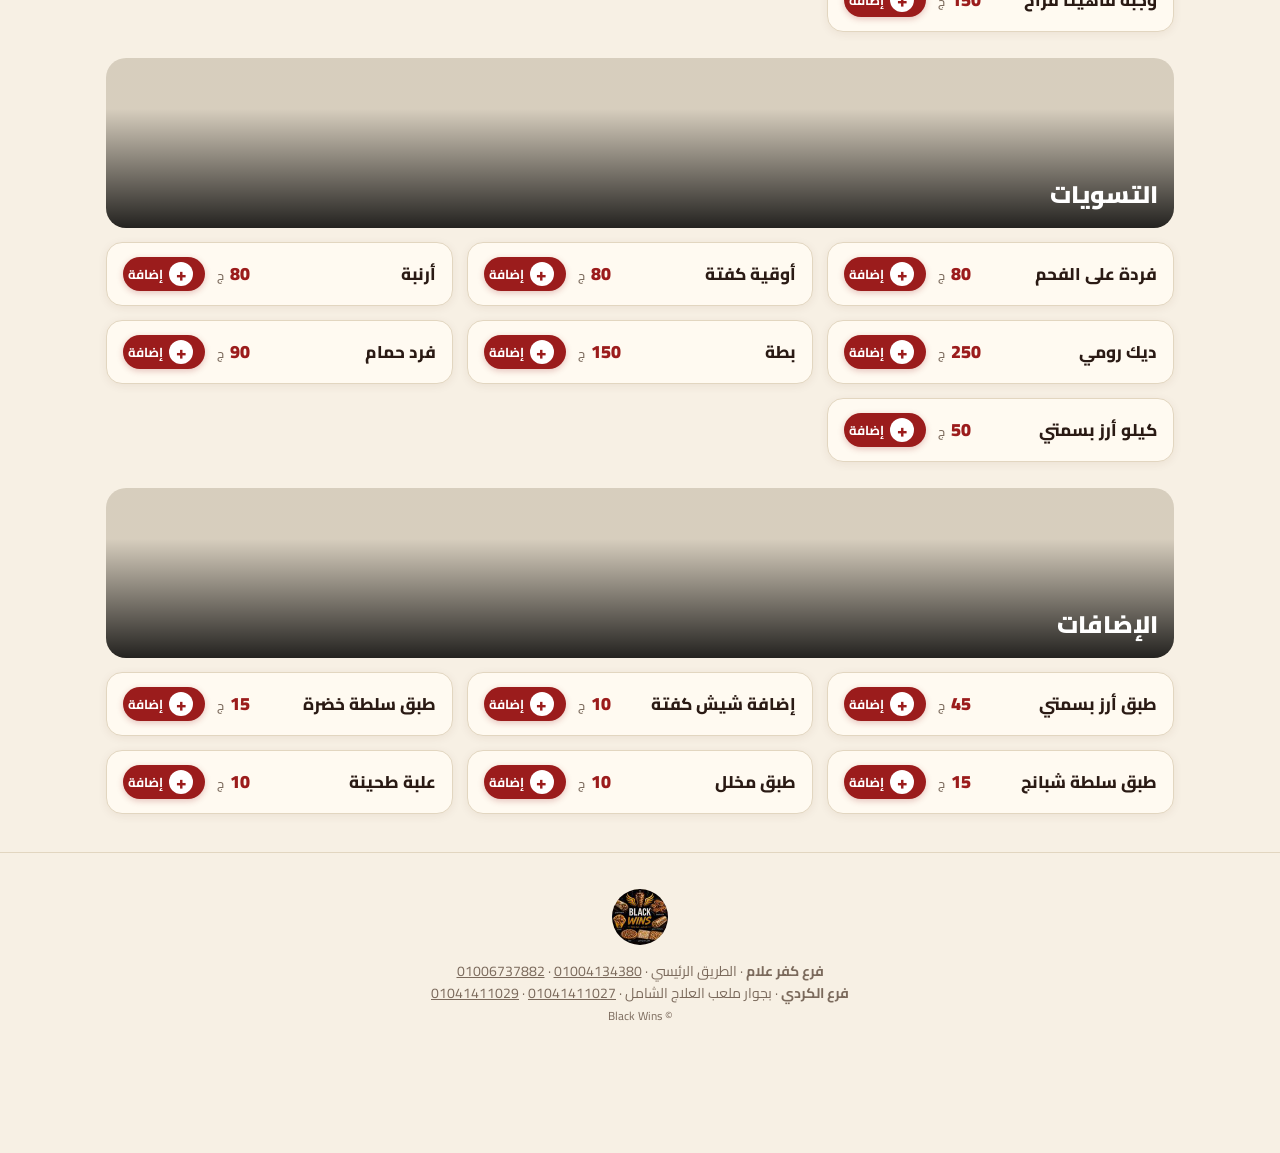
==== commit 6360d84e: "Update versioning for CSS and JS files" ====
--- a/index.html
+++ b/index.html
@@ -21,7 +21,7 @@
 <link rel="preconnect" href="https://fonts.googleapis.com">
 <link rel="preconnect" href="https://fonts.gstatic.com" crossorigin>
 <link href="https://fonts.googleapis.com/css2?family=Cairo:wght@400;600;700;900&display=swap" rel="stylesheet">
-<link rel="stylesheet" href="style.css">
+<link rel="stylesheet" href="style.css?v=3">
 </head>
 <body>
 <div id="preloader" aria-hidden="true">
@@ -108,6 +108,6 @@
 <div id="toast" role="status"></div>
 <script src="bwapi.js"></script>
 <script src="data.js"></script>
-<script src="app.js?v=2"></script>
+<script src="app.js?v=3"></script>
 </body>
 </html>
--- a/style.css
+++ b/style.css
@@ -209,3 +209,10 @@
 .card.hasimg .hd{grid-column:2;grid-row:1}
 .card.hasimg .vars{grid-column:2;grid-row:2}
 @media(max-width:400px){.card.hasimg{grid-template-columns:64px minmax(0,1fr);column-gap:10px}.card.hasimg .thumb{width:64px;height:64px}}
+.card .thumb{cursor:zoom-in}
+
+/* image lightbox */
+#lb{position:fixed;inset:0;z-index:400;background:rgba(15,8,6,.92);display:none;align-items:center;justify-content:center;padding:20px}
+#lb.on{display:flex;animation:fade .2s}
+#lb img{max-width:94vw;max-height:84vh;object-fit:contain;border-radius:16px;box-shadow:0 20px 60px rgba(0,0,0,.6)}
+#lbX{position:absolute;top:calc(14px + env(safe-area-inset-top));inset-inline-end:14px;width:42px;height:42px;border-radius:50%;border:1px solid rgba(255,255,255,.3);background:rgba(255,255,255,.12);color:#fff;font-size:18px;cursor:pointer}
